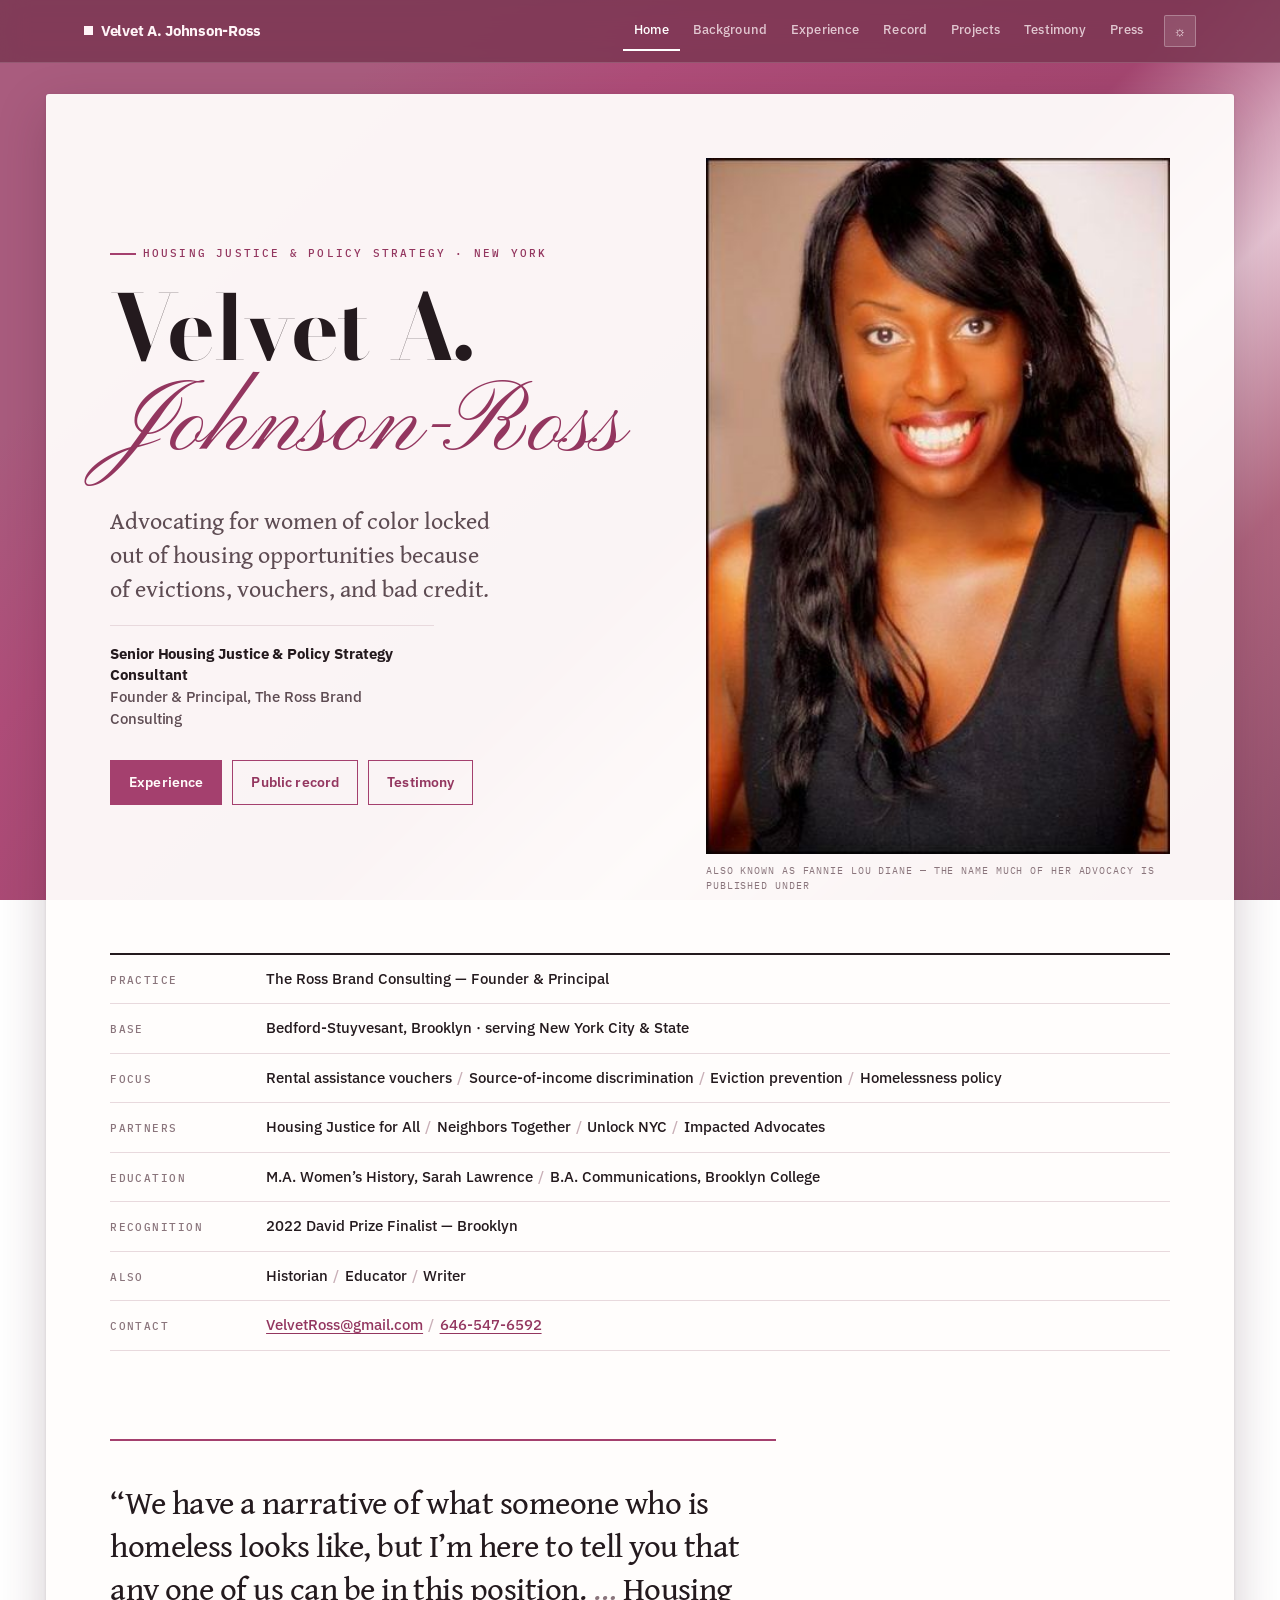
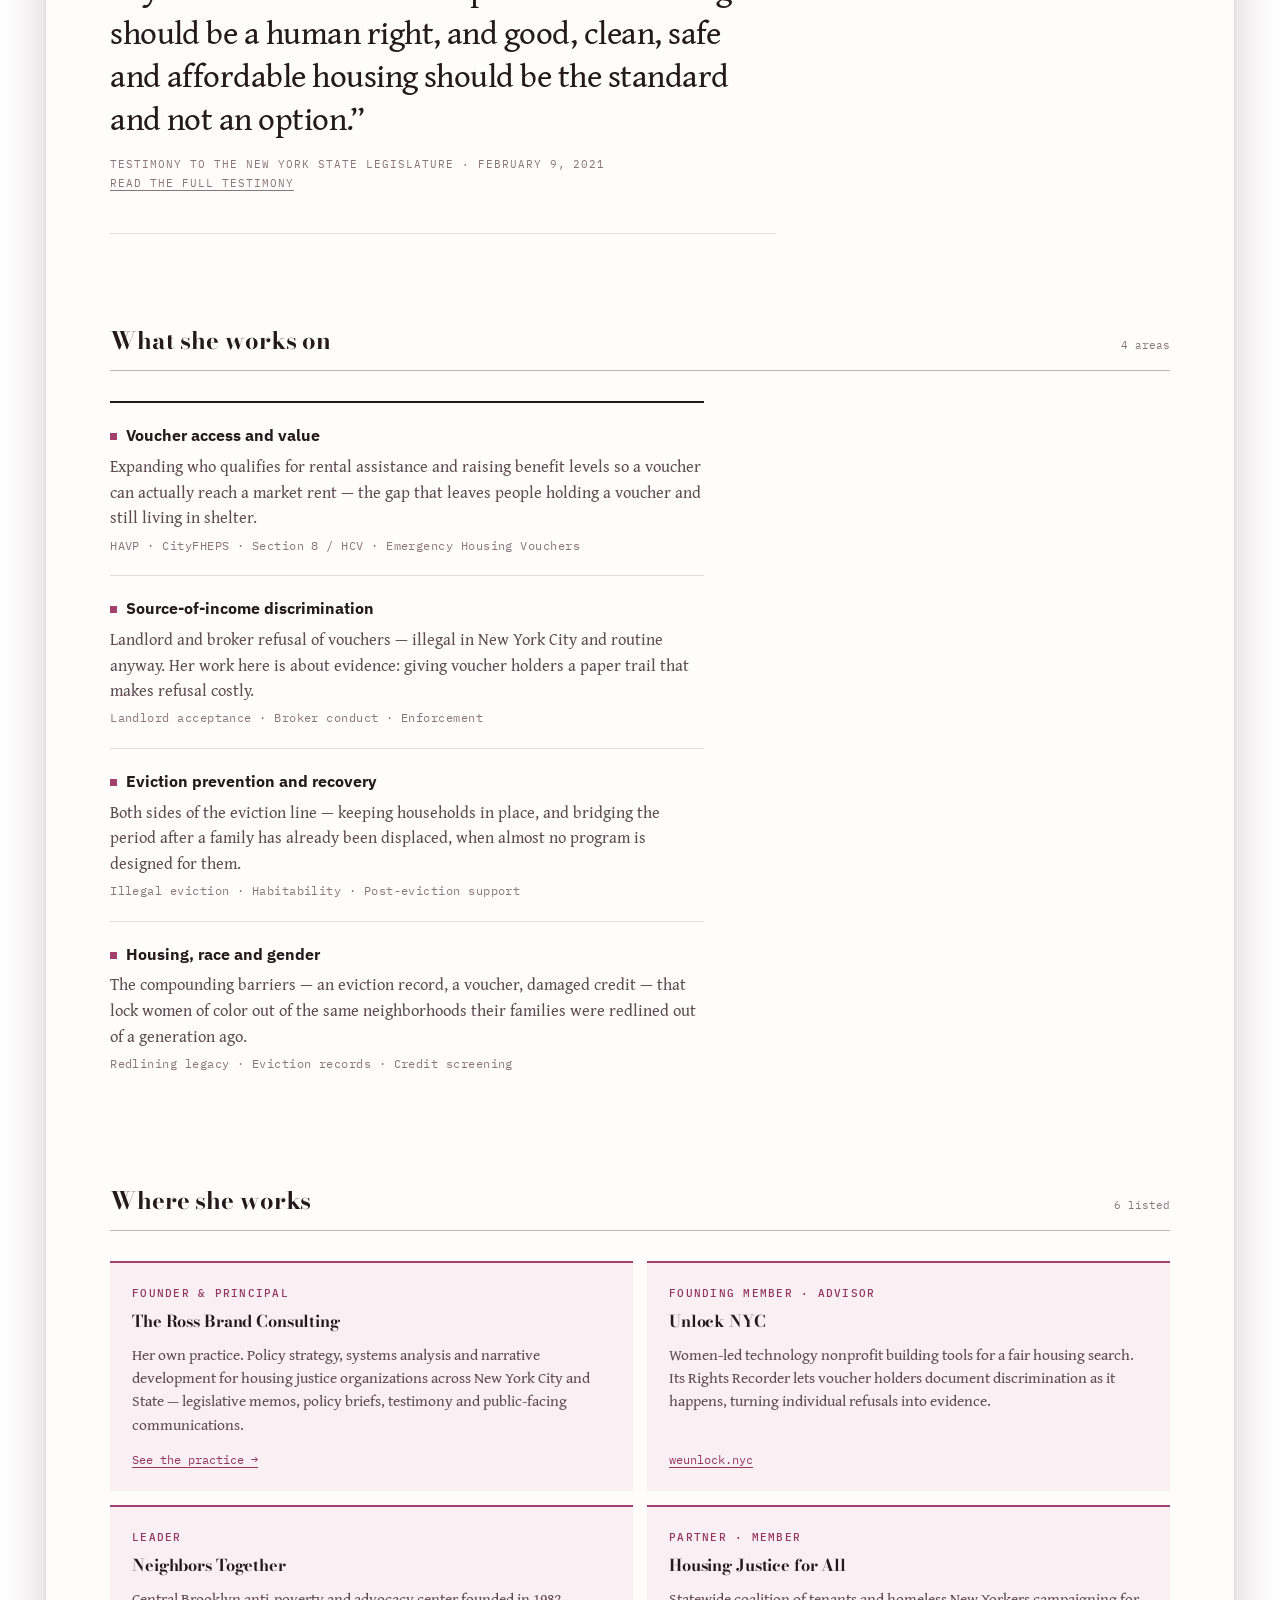
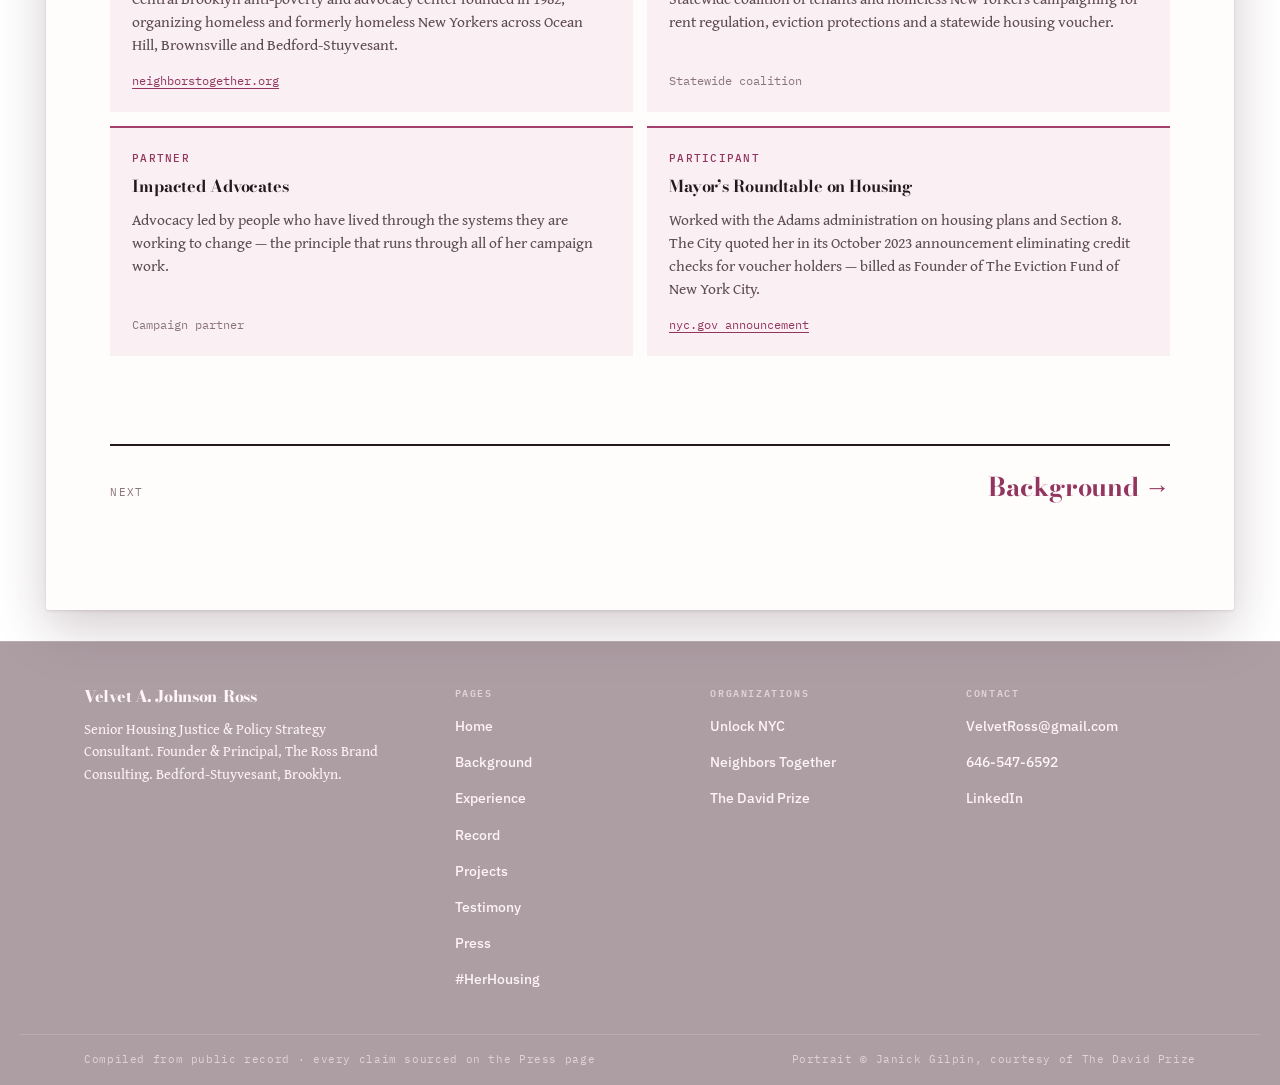
==== index.html @ 47fc369f "Correct og:image domain and drop the unused square portrait The live deployment is velvet-johnson-ro" ====
<!DOCTYPE html>
<html lang="en">
<head>
<meta charset="utf-8">
<meta name="viewport" content="width=device-width,initial-scale=1">
<title>Velvet A. Johnson-Ross — Housing Justice &amp; Policy Strategy</title>
<meta name="description" content="Velvet A. Johnson-Ross is a Senior Housing Justice &amp; Policy Strategy Consultant in Brooklyn and Founder of The Ross Brand Consulting, working on rental assistance vouchers, source-of-income discrimination and eviction prevention across New York City and State.">
<meta name="author" content="Velvet A. Johnson-Ross">

<meta property="og:type" content="profile">
<meta property="og:title" content="Velvet A. Johnson-Ross — Housing Justice &amp; Policy Strategy">
<meta property="og:description" content="Senior Housing Justice &amp; Policy Strategy Consultant. Founder &amp; Principal, The Ross Brand Consulting.">
<meta property="og:image" content="https://velvet-johnson-ross.vercel.app/assets/velvet-headshot.jpg">
<meta name="twitter:card" content="summary_large_image">

<link rel="icon" href="data:image/svg+xml,<svg xmlns='http://www.w3.org/2000/svg' viewBox='0 0 100 100'><rect width='100' height='100' fill='%23A4406E'/><text y='.9em' x='50%25' text-anchor='middle' font-size='68' font-family='Georgia,serif' font-weight='bold' fill='%23FFFBFA'>V</text></svg>">
<link rel="preconnect" href="https://fonts.googleapis.com">
<link rel="preconnect" href="https://fonts.gstatic.com" crossorigin>
<link rel="stylesheet" href="https://fonts.googleapis.com/css2?family=Bodoni+Moda:opsz,wght@6..96,400..800&family=Gentium+Book+Plus:ital,wght@0,400;0,700;1,400;1,700&family=IBM+Plex+Mono:wght@400;500;600&family=IBM+Plex+Sans:wght@400;500;600;700&family=Pinyon+Script&display=swap">
<link rel="stylesheet" href="assets/styles.css">
<script>
/* Theme: ?theme=dark|light wins, then the viewer's saved choice, else system.
   Runs before paint so there is no flash. */
(function(){
  try{
    var q=new URLSearchParams(location.search).get('theme');
    var v=q||localStorage.getItem('vjr-theme');
    if(v==='dark'||v==='light'){document.documentElement.setAttribute('data-theme',v);}
  }catch(e){}
})();
</script>
</head>
<body>
<a class="skip" href="#main">Skip to content</a>

<header class="site-header">
  <div class="bar">
    <a class="brand" href="index.html"><span class="mark"></span>Velvet A. Johnson-Ross</a>
    <nav class="site-nav" aria-label="Main">
      <a href="index.html" aria-current="page">Home</a>
      <a href="about.html">Background</a>
      <a href="experience.html">Experience</a>
      <a href="work.html">Record</a>
      <a href="initiatives.html">Projects</a>
      <a href="testimony.html">Testimony</a>
      <a href="press.html">Press</a>
      <button class="theme-toggle" type="button" id="themeToggle" aria-label="Switch between light and dark">
        <span aria-hidden="true" class="ico-sun">&#9788;</span>
        <span aria-hidden="true" class="ico-moon">&#9789;</span>
      </button>
    </nav>
  </div>
</header>

<main id="main">
  <div class="wrap">

    <!-- ============================= HERO ============================= -->
    <section class="hero">
      <div>
        <p class="eyebrow">Housing Justice &amp; Policy Strategy &middot; New York</p>
        <h1><span class="given">Velvet A.</span><span class="family">Johnson-Ross</span></h1>
        <p class="hero-lede">Advocating for women of color locked out of housing opportunities because of evictions, vouchers, and bad credit.</p>
        <p class="hero-role">Senior Housing Justice &amp; Policy Strategy Consultant<br><span>Founder &amp; Principal, The Ross Brand Consulting</span></p>
        <div class="hero-actions">
          <a class="btn btn-solid" href="experience.html">Experience</a>
          <a class="btn btn-ghost" href="work.html">Public record</a>
          <a class="btn btn-ghost" href="testimony.html">Testimony</a>
        </div>
      </div>
      <div>
        <figure class="portrait" style="margin:0">
          <img src="assets/velvet-headshot.jpg" width="504" height="756"
               alt="Portrait of Velvet A. Johnson-Ross, smiling, in a black top.">
        </figure>
        <p class="portrait-credit">Also known as Fannie Lou Diane &mdash; the name much of her advocacy is published under</p>
      </div>
    </section>

    <div class="page stack" style="padding-top:0">

      <!-- ============================= GLANCE ============================= -->
      <section aria-label="At a glance">
        <dl class="glance">
          <div><dt>Practice</dt><dd>The Ross Brand Consulting &mdash; Founder &amp; Principal</dd></div>
          <div><dt>Base</dt><dd>Bedford-Stuyvesant, Brooklyn &middot; serving New York City &amp; State</dd></div>
          <div><dt>Focus</dt><dd>Rental assistance vouchers<span class="sep">/</span>Source-of-income discrimination<span class="sep">/</span>Eviction prevention<span class="sep">/</span>Homelessness policy</dd></div>
          <div><dt>Partners</dt><dd>Housing Justice for All<span class="sep">/</span>Neighbors Together<span class="sep">/</span>Unlock NYC<span class="sep">/</span>Impacted Advocates</dd></div>
          <div><dt>Education</dt><dd>M.A. Women&rsquo;s History, Sarah Lawrence<span class="sep">/</span>B.A. Communications, Brooklyn College</dd></div>
          <div><dt>Recognition</dt><dd>2022 David Prize Finalist &mdash; Brooklyn</dd></div>
          <div><dt>Also</dt><dd>Historian<span class="sep">/</span>Educator<span class="sep">/</span>Writer</dd></div>
          <div><dt>Contact</dt><dd><a href="mailto:VelvetRoss@gmail.com">VelvetRoss@gmail.com</a><span class="sep">/</span><a href="tel:+16465476592">646-547-6592</a></dd></div>
        </dl>
      </section>

      <!-- ============================= PULL QUOTE ============================= -->
      <section aria-label="In her own words">
        <div class="pull">
          <blockquote>
            <p>&ldquo;We have a narrative of what someone who is homeless looks like, but I&rsquo;m here to tell you that any one of us can be in this position.<span class="ellip"> &hellip; </span>Housing should be a human right, and good, clean, safe and affordable housing should be the standard and not an option.&rdquo;</p>
          </blockquote>
          <cite>Testimony to the New York State Legislature &middot; February 9, 2021<br><a href="testimony.html">Read the full testimony</a></cite>
        </div>
      </section>

      <!-- ============================= WHAT SHE WORKS ON ============================= -->
      <section>
        <div class="s-head"><h2>What she works on</h2><span class="count">4 areas</span></div>
        <div class="focus">
          <div>
            <h3>Voucher access and value</h3>
            <p>Expanding who qualifies for rental assistance and raising benefit levels so a voucher can actually reach a market rent &mdash; the gap that leaves people holding a voucher and still living in shelter.</p>
            <span class="terms">HAVP &middot; CityFHEPS &middot; Section 8 / HCV &middot; Emergency Housing Vouchers</span>
          </div>
          <div>
            <h3>Source-of-income discrimination</h3>
            <p>Landlord and broker refusal of vouchers &mdash; illegal in New York City and routine anyway. Her work here is about evidence: giving voucher holders a paper trail that makes refusal costly.</p>
            <span class="terms">Landlord acceptance &middot; Broker conduct &middot; Enforcement</span>
          </div>
          <div>
            <h3>Eviction prevention and recovery</h3>
            <p>Both sides of the eviction line &mdash; keeping households in place, and bridging the period after a family has already been displaced, when almost no program is designed for them.</p>
            <span class="terms">Illegal eviction &middot; Habitability &middot; Post-eviction support</span>
          </div>
          <div>
            <h3>Housing, race and gender</h3>
            <p>The compounding barriers &mdash; an eviction record, a voucher, damaged credit &mdash; that lock women of color out of the same neighborhoods their families were redlined out of a generation ago.</p>
            <span class="terms">Redlining legacy &middot; Eviction records &middot; Credit screening</span>
          </div>
        </div>
      </section>

      <!-- ============================= AFFILIATIONS ============================= -->
      <section>
        <div class="s-head"><h2>Where she works</h2><span class="count">6 listed</span></div>
        <div class="orgs">
          <div class="org-item">
            <span class="role">Founder &amp; Principal</span>
            <h3>The Ross Brand Consulting</h3>
            <p>Her own practice. Policy strategy, systems analysis and narrative development for housing justice organizations across New York City and State &mdash; legislative memos, policy briefs, testimony and public-facing communications.</p>
            <span class="link"><a href="experience.html">See the practice &rarr;</a></span>
          </div>
          <div class="org-item">
            <span class="role">Founding member &middot; Advisor</span>
            <h3>Unlock NYC</h3>
            <p>Women-led technology nonprofit building tools for a fair housing search. Its Rights Recorder lets voucher holders document discrimination as it happens, turning individual refusals into evidence.</p>
            <span class="link"><a href="https://weunlock.nyc/">weunlock.nyc</a></span>
          </div>
          <div class="org-item">
            <span class="role">Leader</span>
            <h3>Neighbors Together</h3>
            <p>Central Brooklyn anti-poverty and advocacy center founded in 1982, organizing homeless and formerly homeless New Yorkers across Ocean Hill, Brownsville and Bedford-Stuyvesant.</p>
            <span class="link"><a href="https://neighborstogether.org/">neighborstogether.org</a></span>
          </div>
          <div class="org-item">
            <span class="role">Partner &middot; Member</span>
            <h3>Housing Justice for All</h3>
            <p>Statewide coalition of tenants and homeless New Yorkers campaigning for rent regulation, eviction protections and a statewide housing voucher.</p>
            <span class="link">Statewide coalition</span>
          </div>
          <div class="org-item">
            <span class="role">Partner</span>
            <h3>Impacted Advocates</h3>
            <p>Advocacy led by people who have lived through the systems they are working to change &mdash; the principle that runs through all of her campaign work.</p>
            <span class="link">Campaign partner</span>
          </div>
          <div class="org-item">
            <span class="role">Participant</span>
            <h3>Mayor&rsquo;s Roundtable on Housing</h3>
            <p>Worked with the Adams administration on housing plans and Section 8. The City quoted her in its October 2023 announcement eliminating credit checks for voucher holders &mdash; billed as Founder of The Eviction Fund of New York City.</p>
            <span class="link"><a href="https://www.nyc.gov/site/hpd/news/021-32/icymi-nyc-eliminates-hurdle-accessing-affordable-housing-removing-unnecessary-credit-checks">nyc.gov announcement</a></span>
          </div>
        </div>
      </section>

      <!-- ============================= NEXT ============================= -->
      <div class="next">
        <span class="lbl">Next</span>
        <a href="about.html">Background &rarr;</a>
      </div>

    </div>
  </div>
</main>

<footer class="site-footer">
  <div class="inner">
    <div>
      <span class="name">Velvet A. Johnson-Ross</span>
      <p class="colophon">Senior Housing Justice &amp; Policy Strategy Consultant. Founder &amp; Principal, The Ross Brand Consulting. Bedford-Stuyvesant, Brooklyn.</p>
    </div>
    <div>
      <h4>Pages</h4>
      <ul>
        <li><a href="index.html">Home</a></li>
        <li><a href="about.html">Background</a></li>
        <li><a href="experience.html">Experience</a></li>
        <li><a href="work.html">Record</a></li>
        <li><a href="initiatives.html">Projects</a></li>
        <li><a href="testimony.html">Testimony</a></li>
        <li><a href="press.html">Press</a></li>
        <li><a href="herhousing.html">#HerHousing</a></li>
      </ul>
    </div>
    <div>
      <h4>Organizations</h4>
      <ul>
        <li><a href="https://weunlock.nyc/">Unlock NYC</a></li>
        <li><a href="https://neighborstogether.org/">Neighbors Together</a></li>
        <li><a href="https://thedavidprize.org/finalists/velvet-ross/">The David Prize</a></li>
      </ul>
    </div>
    <div>
      <h4>Contact</h4>
      <ul>
        <li><a href="mailto:VelvetRoss@gmail.com">VelvetRoss@gmail.com</a></li>
        <li><a href="tel:+16465476592">646-547-6592</a></li>
        <li><a href="https://www.linkedin.com/in/velvet-ross">LinkedIn</a></li>
      </ul>
    </div>
  </div>
  <div class="legal">
    <span>Compiled from public record &middot; every claim sourced on the Press page</span>
    <span>Portrait &copy; Janick Gilpin, courtesy of The David Prize</span>
  </div>
</footer>
<script>
(function(){
  var b=document.getElementById('themeToggle');
  if(!b)return;
  function current(){
    var a=document.documentElement.getAttribute('data-theme');
    if(a)return a;
    return window.matchMedia&&window.matchMedia('(prefers-color-scheme: dark)').matches?'dark':'light';
  }
  function sync(){document.documentElement.setAttribute('data-mode',current());}
  sync();
  b.addEventListener('click',function(){
    var next=current()==='dark'?'light':'dark';
    document.documentElement.setAttribute('data-theme',next);
    try{localStorage.setItem('vjr-theme',next);}catch(e){}
    sync();
  });
})();
</script>
</body>
</html>
---- assets/styles.css ----
/* ==========================================================================
   Velvet A. Johnson-Ross — site stylesheet
   A documentary monograph: bone ground, brick accent, monochrome photography.
   Chart hues are validated for CVD separation (see README).
   ========================================================================== */

/* --------------------------------------------------------------------------
   TOKENS — complete light palette declared on bare :root
   -------------------------------------------------------------------------- */
:root{
  --ground:#F7F1F1;
  --surface:#FAEFF3;
  --sunk:#F0E4E6;
  --photo-field:#FBF6F5;
  --ink:#241A1E;
  --ink-soft:#5E4C53;
  --ink-faint:#8A757C;
  --brick:#A4406E;
  --brick-ink:#93365F;
  --brick-wash:#F7E4EC;
  --brick-on:#FFFBFA;
  --slate:#155078;
  --slate-wash:#E4EDF3;
  --plum:#731F1C;
  --rule:#E8D9DD;
  --rule-strong:#C9AFB7;
  --focus:#A4406E;

  /* chart series — validated pair, rose + amber (deutan ΔE 20.4) */
  --series-requested:#A4406E;
  --series-appropriated:#C2891A;
  --grid:#E8D9DD;

  --f-script:"Pinyon Script","Apple Chancery",cursive;
  --f-display:"Bodoni Moda",Georgia,"Times New Roman",serif;
  --f-body:"Gentium Book Plus",Georgia,"Times New Roman",serif;
  --f-ui:"IBM Plex Sans","Helvetica Neue",Arial,sans-serif;
  --f-mono:"IBM Plex Mono",ui-monospace,"SFMono-Regular",Menlo,monospace;

  --measure:66ch;
  --gut:clamp(20px,5vw,72px);
  --maxw:1240px;
}

@media (prefers-color-scheme:dark){
  :root:not([data-theme="light"]){
    --ground:#171015;
    --surface:#2A1F28;
    --sunk:#2A1F28;
    --photo-field:#FBF6F5;
    --ink:#F3E9EC;
    --ink-soft:#B3A0A8;
    --ink-faint:#8D7B83;
    --brick:#D98BAC;
    --brick-ink:#E8A2C0;
    --brick-wash:#33202A;
    --brick-on:#171015;
    --slate:#7FB5D8;
    --slate-wash:#1A2833;
    --plum:#D9736C;
    --rule:#33262D;
    --rule-strong:#4E3D46;
    --focus:#E8A2C0;
    --series-requested:#C96A96;
    --series-appropriated:#C2891A;
    --grid:#33262D;
  }
}
:root[data-theme="dark"]{
    --ground:#171015;
  --surface:#2A1F28;
  --sunk:#2A1F28;
  --photo-field:#FBF6F5;
  --ink:#F3E9EC;
  --ink-soft:#B3A0A8;
  --ink-faint:#8D7B83;
  --brick:#D98BAC;
  --brick-ink:#E8A2C0;
  --brick-wash:#33202A;
  --brick-on:#171015;
  --slate:#7FB5D8;
  --slate-wash:#1A2833;
  --plum:#D9736C;
  --rule:#33262D;
  --rule-strong:#4E3D46;
  --focus:#E8A2C0;
  --series-requested:#C96A96;
  --series-appropriated:#C2891A;
  --grid:#33262D;
}

/* --------------------------------------------------------------------------
   BASE
   -------------------------------------------------------------------------- */
*{box-sizing:border-box}
html{scroll-behavior:smooth;-webkit-text-size-adjust:100%}

body{
  margin:0;
  background:var(--ground);
  color:var(--ink);
  font-family:var(--f-body);
  font-size:18px;
  line-height:1.62;
  font-optical-sizing:auto;
  -webkit-font-smoothing:antialiased;
}

img{max-width:100%;height:auto;display:block}

a{color:var(--brick-ink);text-decoration-thickness:1px;text-underline-offset:3px}
a:hover{text-decoration-thickness:2px}
:focus-visible{outline:2px solid var(--focus);outline-offset:3px;border-radius:2px}

.wrap{max-width:var(--maxw);margin:0 auto;padding-inline:var(--gut)}
.measure{max-width:var(--measure)}

.skip{
  position:absolute;left:-9999px;top:0;z-index:100;
  background:var(--brick);color:var(--brick-on);
  padding:10px 16px;font-family:var(--f-ui);font-size:14px;font-weight:600;
}
.skip:focus{left:8px;top:8px}

/* --------------------------------------------------------------------------
   SITE HEADER
   -------------------------------------------------------------------------- */
.site-header{
  position:sticky;top:0;z-index:50;
  background:color-mix(in srgb,var(--ground) 92%,transparent);
  backdrop-filter:blur(10px);
  border-bottom:1px solid var(--rule);
}
.site-header .bar{
  max-width:var(--maxw);margin:0 auto;
  padding-inline:var(--gut);
  min-height:62px;
  display:flex;align-items:center;gap:20px;flex-wrap:wrap;
}
.brand{
  font-family:var(--f-ui);
  font-size:15px;font-weight:800;letter-spacing:-.018em;
  color:var(--ink);text-decoration:none;
  display:flex;align-items:baseline;gap:8px;
  padding-block:12px;
}
.brand .mark{
  width:9px;height:9px;background:var(--brick);flex:none;
  transform:translateY(-1px);
}
.brand:hover{color:var(--brick-ink)}

.site-nav{margin-left:auto;display:flex;flex-wrap:wrap;gap:2px}
.site-nav a{
  font-family:var(--f-ui);
  font-size:13px;font-weight:500;letter-spacing:.01em;
  color:var(--ink-soft);text-decoration:none;
  padding:8px 11px;
  border-bottom:2px solid transparent;
  white-space:nowrap;
}
.site-nav a:hover{color:var(--ink);border-bottom-color:var(--rule-strong)}
.site-nav a[aria-current="page"]{color:var(--brick-ink);border-bottom-color:var(--brick)}

/* --------------------------------------------------------------------------
   PAGE SCAFFOLD
   -------------------------------------------------------------------------- */
main{display:block}
.page{padding-block:clamp(40px,6vw,76px) clamp(56px,8vw,104px)}
.stack{display:flex;flex-direction:column;gap:clamp(48px,7vw,88px)}

.page-head{
  border-bottom:2px solid var(--ink);
  padding-bottom:clamp(18px,3vw,26px);
  margin-bottom:clamp(28px,4vw,42px);
}
.eyebrow{
  font-family:var(--f-mono);
  font-size:11px;letter-spacing:.2em;text-transform:uppercase;
  color:var(--brick-ink);font-weight:500;margin:0;
  display:flex;flex-wrap:wrap;gap:.6em;align-items:center;
}
.eyebrow::before{content:"";width:26px;height:2px;background:var(--brick);flex:none}

.page-title{
  font-family:var(--f-ui);
  font-weight:800;letter-spacing:-.028em;line-height:1;
  font-size:clamp(2.1rem,6vw,3.5rem);
  margin:.3em 0 0;text-wrap:balance;
}
.page-sub{
  margin:.7em 0 0;max-width:52ch;
  font-size:clamp(1.02rem,2vw,1.2rem);
  color:var(--ink-soft);line-height:1.5;text-wrap:pretty;
}

section{scroll-margin-top:80px}

.s-head{
  display:flex;align-items:baseline;gap:14px;flex-wrap:wrap;
  margin-bottom:clamp(20px,3vw,30px);
  padding-bottom:10px;
  border-bottom:1px solid var(--rule-strong);
}
.s-head h2{
  font-family:var(--f-ui);
  font-size:clamp(1.18rem,2.6vw,1.5rem);
  font-weight:700;letter-spacing:-.015em;margin:0;
}
.s-head .count{
  font-family:var(--f-mono);font-size:11px;color:var(--ink-faint);
  margin-left:auto;font-variant-numeric:tabular-nums;white-space:nowrap;
}

.prose p{margin:0 0 1.05em}
.prose p:last-child{margin-bottom:0}
.prose strong{font-weight:600}

/* --------------------------------------------------------------------------
   HERO (home)
   -------------------------------------------------------------------------- */
.hero{
  display:grid;
  grid-template-columns:minmax(0,1fr);
  gap:clamp(28px,4vw,52px);
  align-items:center;
  padding-block:clamp(28px,5vw,64px) clamp(32px,5vw,60px);
}
@media (min-width:900px){
  .hero{grid-template-columns:minmax(0,1.08fr) minmax(0,.92fr)}
}

.hero h1{
  font-family:var(--f-ui);
  font-weight:800;
  font-size:clamp(2.7rem,9vw,5.6rem);
  line-height:.92;letter-spacing:-.038em;
  margin:.24em 0 0;text-wrap:balance;
}
.hero h1 .given{display:block;color:var(--ink)}
.hero h1 .family{display:block;color:var(--brick-ink)}

.hero-lede{
  font-size:clamp(1.14rem,2.4vw,1.5rem);
  line-height:1.42;color:var(--ink-soft);
  max-width:32ch;margin:1.1rem 0 0;text-wrap:pretty;
}

.hero-role{
  margin:1.15rem 0 0;padding-top:1.05rem;
  border-top:1px solid var(--rule);
  font-family:var(--f-ui);
  font-size:14.5px;font-weight:700;letter-spacing:-.005em;line-height:1.5;
  color:var(--ink);max-width:36ch;
}
.hero-role span{display:block;font-weight:500;color:var(--ink-soft)}

.hero-actions{display:flex;flex-wrap:wrap;gap:10px;margin-top:clamp(22px,3vw,30px)}
.btn{
  font-family:var(--f-ui);
  font-size:13.5px;font-weight:600;letter-spacing:.01em;
  padding:11px 18px;text-decoration:none;
  border:1px solid var(--brick);
  transition:background-color .15s ease,color .15s ease;
}
.btn-solid{background:var(--brick);color:var(--brick-on)}
.btn-solid:hover{background:var(--ink);border-color:var(--ink);color:var(--ground)}
.btn-ghost{background:transparent;color:var(--brick-ink)}
.btn-ghost:hover{background:var(--brick-wash)}

/* portrait — white studio background dissolves into its own field */
.portrait{
  position:relative;
  background:var(--photo-field);
  overflow:hidden;
}
.portrait::after{
  content:"";position:absolute;inset:0;
  box-shadow:inset 0 0 0 1px rgba(27,33,31,.08);
  pointer-events:none;
}
.portrait img{width:100%}
/* .cut  — for artwork shot on white: the white surround dissolves into the field */
.portrait.cut img{mix-blend-mode:multiply}
/* .mono — only for imagery that is already monochrome by intent */
.portrait.mono img{filter:grayscale(1) contrast(1.04)}
.portrait-credit{
  font-family:var(--f-mono);
  font-size:10px;letter-spacing:.09em;text-transform:uppercase;
  color:var(--ink-faint);margin:9px 0 0;line-height:1.5;
}

/* --------------------------------------------------------------------------
   AT A GLANCE
   -------------------------------------------------------------------------- */
.glance{margin:0;border-top:2px solid var(--ink);display:grid;gap:0}
.glance div{
  display:grid;grid-template-columns:minmax(0,1fr);gap:2px;
  padding-block:13px;border-bottom:1px solid var(--rule);
}
@media (min-width:600px){
  .glance div{grid-template-columns:136px minmax(0,1fr);gap:20px;align-items:baseline}
}
.glance dt{
  font-family:var(--f-mono);
  font-size:10.5px;letter-spacing:.14em;text-transform:uppercase;
  color:var(--ink-faint);font-weight:500;
}
.glance dd{
  margin:0;font-family:var(--f-ui);
  font-size:15px;font-weight:500;line-height:1.5;color:var(--ink);
}
.glance .sep{color:var(--rule-strong);padding-inline:.35em}

/* --------------------------------------------------------------------------
   PULL QUOTE
   -------------------------------------------------------------------------- */
.pull{
  border-top:2px solid var(--brick);
  border-bottom:1px solid var(--rule);
  padding-block:clamp(26px,4vw,40px);
  max-width:74ch;
}
.pull blockquote{
  margin:0;
  font-size:clamp(1.3rem,3.4vw,2.05rem);
  line-height:1.32;letter-spacing:-.016em;
  text-wrap:pretty;color:var(--ink);
}
.pull blockquote p{margin:0 0 .55em}
.pull blockquote p:last-child{margin-bottom:0}
.pull .ellip{color:var(--ink-faint)}
.pull cite{
  display:block;margin-top:1.35em;
  font-family:var(--f-mono);
  font-size:11px;letter-spacing:.09em;text-transform:uppercase;
  font-style:normal;color:var(--ink-faint);line-height:1.7;
}
.pull cite a{color:var(--ink-faint)}
.pull cite a:hover{color:var(--brick-ink)}

/* card-style quote used inside flowing pages */
.quote-inset{
  background:var(--surface);
  border-left:3px solid var(--brick);
  padding:clamp(22px,3.5vw,32px);
  margin-block:clamp(26px,4vw,38px);
  max-width:var(--measure);
}
.quote-inset p{
  margin:0;font-size:clamp(1.08rem,2.3vw,1.3rem);
  line-height:1.42;letter-spacing:-.008em;
}
.quote-inset cite{
  display:block;margin-top:1em;
  font-family:var(--f-mono);font-size:10.5px;
  letter-spacing:.1em;text-transform:uppercase;
  font-style:normal;color:var(--ink-faint);
}

/* --------------------------------------------------------------------------
   FOCUS LIST
   -------------------------------------------------------------------------- */
.focus{display:grid;gap:0;max-width:var(--measure)}
.focus > div{padding-block:20px;border-top:1px solid var(--rule)}
.focus > div:first-child{border-top:2px solid var(--ink)}
.focus h3{
  font-family:var(--f-ui);
  font-size:1rem;font-weight:700;margin:0 0 .3em;
  display:flex;align-items:baseline;gap:9px;
}
.focus h3::before{
  content:"";flex:none;width:7px;height:7px;background:var(--brick);
  transform:translateY(-1px);
}
.focus p{margin:0;color:var(--ink-soft);font-size:16.5px;line-height:1.55}
.focus .terms{
  display:block;margin-top:.5em;
  font-family:var(--f-mono);font-size:11.5px;
  letter-spacing:.04em;color:var(--ink-faint);
}

/* --------------------------------------------------------------------------
   FIGURES ROW — only where the numbers are the point
   -------------------------------------------------------------------------- */
.figures{
  display:grid;gap:0;
  grid-template-columns:minmax(0,1fr);
  border-top:2px solid var(--ink);
}
@media (min-width:660px){
  .figures{grid-template-columns:repeat(3,minmax(0,1fr));border-bottom:1px solid var(--rule)}
  .figures > div{border-bottom:0;border-left:1px solid var(--rule);padding-inline:22px}
  .figures > div:first-child{border-left:0;padding-left:0}
}
.figures > div{padding-block:22px;border-bottom:1px solid var(--rule)}
.figures .n{
  font-family:var(--f-ui);
  font-size:clamp(2rem,5vw,2.9rem);
  font-weight:800;letter-spacing:-.035em;line-height:1;
  color:var(--brick-ink);font-variant-numeric:tabular-nums;
  display:block;
}
.figures .k{
  display:block;margin-top:.55em;
  font-size:15.5px;line-height:1.45;color:var(--ink-soft);
}

/* --------------------------------------------------------------------------
   RECORD LEDGER
   -------------------------------------------------------------------------- */
.record{display:grid;gap:0;border-top:2px solid var(--ink)}
.entry{
  display:grid;grid-template-columns:minmax(0,1fr);gap:10px;
  padding-block:clamp(22px,3vw,28px);
  border-bottom:1px solid var(--rule);
}
@media (min-width:760px){
  .entry{grid-template-columns:172px minmax(0,1fr);gap:28px}
}
.entry-meta{display:flex;flex-direction:column;gap:9px;align-items:flex-start}
.entry-date{
  font-family:var(--f-mono);
  font-size:12.5px;font-weight:500;color:var(--ink);
  font-variant-numeric:tabular-nums;letter-spacing:.02em;
}
.kind{
  font-family:var(--f-mono);
  font-size:9.5px;letter-spacing:.13em;text-transform:uppercase;font-weight:600;
  padding:3px 7px;white-space:nowrap;
}
.kind.testimony{background:var(--brick-wash);color:var(--brick-ink)}
.kind.press{background:var(--slate-wash);color:var(--slate)}
.kind.recognition{background:var(--brick);color:var(--brick-on)}
.kind.role{background:var(--sunk);color:var(--ink-soft)}
.kind.civic{background:transparent;color:var(--ink-faint);border:1px solid var(--rule-strong)}

.entry-body{min-width:0}
.entry-body h3{
  font-family:var(--f-ui);
  font-size:1.06rem;font-weight:700;line-height:1.3;
  margin:0 0 .1em;letter-spacing:-.008em;text-wrap:balance;
}
.entry-body .org{
  font-family:var(--f-ui);
  font-size:13px;font-weight:500;color:var(--ink-soft);
  margin:0 0 .65em;line-height:1.45;
}
.entry-body p{margin:0 0 .7em;font-size:16.5px;line-height:1.55;color:var(--ink-soft)}
.entry-body p:last-of-type{margin-bottom:0}
.entry-body q{quotes:"\201C" "\201D";color:var(--ink);font-style:italic}

.bills{display:flex;flex-wrap:wrap;gap:6px 8px;margin:.65em 0 .8em}
.bills span{
  font-family:var(--f-mono);font-size:11px;letter-spacing:.04em;
  color:var(--ink-soft);background:var(--sunk);
  padding:3px 7px;white-space:nowrap;
}

.outcome{
  margin-top:.9em;
  border-left:2px solid var(--slate);
  background:var(--slate-wash);
  padding:12px 15px;
}
.outcome b{
  display:block;font-family:var(--f-mono);
  font-size:9.5px;letter-spacing:.14em;text-transform:uppercase;
  color:var(--slate);margin-bottom:3px;font-weight:600;
}
.outcome p{margin:0;font-size:15px;line-height:1.5;color:var(--ink)}

.src{
  font-family:var(--f-mono);font-size:11px;letter-spacing:.03em;
  color:var(--ink-faint);display:block;margin-top:.7em;
}
.src a{color:var(--ink-faint);text-decoration-color:var(--rule-strong)}
.src a:hover{color:var(--brick-ink)}

/* --------------------------------------------------------------------------
   ORG CARDS
   -------------------------------------------------------------------------- */
.orgs{display:grid;gap:14px;grid-template-columns:minmax(0,1fr)}
@media (min-width:720px){.orgs{grid-template-columns:repeat(2,minmax(0,1fr))}}
.org-item{
  background:var(--surface);padding:22px;
  display:flex;flex-direction:column;gap:7px;
  border-top:2px solid var(--brick);
}
.org-item h3{
  font-family:var(--f-ui);
  font-size:1.02rem;font-weight:700;margin:0;letter-spacing:-.008em;
}
.org-item .role{
  font-family:var(--f-mono);
  font-size:10.5px;letter-spacing:.12em;text-transform:uppercase;
  color:var(--brick-ink);font-weight:500;
}
.org-item p{margin:0;font-size:15.5px;line-height:1.5;color:var(--ink-soft)}
.org-item .link{
  margin-top:auto;padding-top:8px;
  font-family:var(--f-mono);font-size:11.5px;color:var(--ink-faint);
}

/* --------------------------------------------------------------------------
   INITIATIVES
   -------------------------------------------------------------------------- */
.inits{display:grid;gap:0;max-width:var(--measure);border-top:2px solid var(--ink)}
.init{padding-block:22px;border-bottom:1px solid var(--rule)}
.init-top{display:flex;flex-wrap:wrap;align-items:baseline;gap:10px;margin-bottom:.4em}
.init h3{
  font-family:var(--f-ui);
  font-size:1.14rem;font-weight:700;margin:0;letter-spacing:-.012em;
}
.status{
  font-family:var(--f-mono);
  font-size:9.5px;letter-spacing:.13em;text-transform:uppercase;font-weight:600;
  padding:3px 7px;background:var(--sunk);color:var(--ink-soft);
}
.init p{margin:0;font-size:16.5px;line-height:1.55;color:var(--ink-soft)}

/* --------------------------------------------------------------------------
   PRESS
   -------------------------------------------------------------------------- */
.press{display:grid;gap:0;border-top:2px solid var(--ink)}
.press-row{
  display:grid;grid-template-columns:minmax(0,1fr);gap:5px;
  padding-block:19px;border-bottom:1px solid var(--rule);
}
@media (min-width:700px){
  .press-row{grid-template-columns:118px minmax(0,1fr) 150px;gap:22px;align-items:baseline}
}
.press-row .date{
  font-family:var(--f-mono);font-size:11.5px;color:var(--ink-faint);
  font-variant-numeric:tabular-nums;letter-spacing:.02em;white-space:nowrap;
}
.press-row .headline{font-size:16.5px;line-height:1.45;margin:0}
.press-row .note{
  margin:.35em 0 0;font-size:14.5px;line-height:1.5;color:var(--ink-soft);
}
.press-row .outlet{
  font-family:var(--f-ui);font-size:12px;font-weight:600;
  letter-spacing:.04em;text-transform:uppercase;color:var(--ink-soft);
}

/* compact list for organisational coverage */
.press-compact{
  display:grid;gap:0;border-top:1px solid var(--rule);
  column-gap:34px;
}
@media (min-width:820px){.press-compact{grid-template-columns:repeat(2,minmax(0,1fr))}}
.press-compact a{
  display:grid;grid-template-columns:78px minmax(0,1fr);gap:12px;
  padding-block:10px;border-bottom:1px solid var(--rule);
  text-decoration:none;color:var(--ink);font-size:15px;line-height:1.4;
  align-items:baseline;
}
.press-compact a:hover{color:var(--brick-ink)}
.press-compact .d{
  font-family:var(--f-mono);font-size:10.5px;color:var(--ink-faint);
  font-variant-numeric:tabular-nums;white-space:nowrap;
}
.press-compact .o{
  font-family:var(--f-ui);font-size:10.5px;font-weight:600;
  text-transform:uppercase;letter-spacing:.05em;color:var(--ink-faint);
  display:block;
}

/* --------------------------------------------------------------------------
   CHART
   -------------------------------------------------------------------------- */
.figure{
  background:var(--surface);
  padding:clamp(20px,3.5vw,30px);
  border-top:2px solid var(--ink);
}
.figure figcaption{margin:0 0 4px}
.figure .fig-title{
  font-family:var(--f-ui);
  font-size:1.06rem;font-weight:700;letter-spacing:-.01em;
  margin:0;color:var(--ink);text-wrap:balance;
}
.figure .fig-sub{
  margin:.4em 0 0;font-size:15px;line-height:1.5;color:var(--ink-soft);max-width:60ch;
}
.legend{
  display:flex;flex-wrap:wrap;gap:8px 20px;
  margin:16px 0 4px;
  font-family:var(--f-ui);font-size:12.5px;font-weight:500;color:var(--ink-soft);
}
.legend span{display:flex;align-items:center;gap:7px}
.legend i{width:11px;height:11px;flex:none;border-radius:2px}
.chart-scroll{overflow-x:auto}
.chart{display:block;width:100%;min-width:430px;height:auto}
.chart text{font-family:var(--f-mono);fill:var(--ink-soft)}
.chart .cat{font-family:var(--f-ui);font-size:13px;font-weight:600;fill:var(--ink)}
.chart .val{font-family:var(--f-ui);font-size:14px;font-weight:700;fill:var(--ink)}
.chart .tick{font-size:10.5px;fill:var(--ink-faint);letter-spacing:.04em}
.chart .bar{transition:opacity .15s ease}
.chart g.b:hover .bar{opacity:.82}
.chart g.b{cursor:default}
.fig-note{
  margin:14px 0 0;font-size:13.5px;line-height:1.5;color:var(--ink-faint);
  font-family:var(--f-mono);letter-spacing:.01em;
}
.fig-note a{color:var(--ink-faint)}

details.table-view{margin-top:14px}
details.table-view summary{
  font-family:var(--f-ui);font-size:12.5px;font-weight:600;
  color:var(--ink-soft);cursor:pointer;padding:5px 0;
}
details.table-view summary:hover{color:var(--brick-ink)}
table.data{
  width:100%;border-collapse:collapse;margin-top:10px;
  font-size:14.5px;font-variant-numeric:tabular-nums;
}
table.data th,table.data td{
  text-align:left;padding:7px 10px 7px 0;border-bottom:1px solid var(--rule);
}
table.data th{
  font-family:var(--f-ui);font-size:11px;font-weight:600;
  text-transform:uppercase;letter-spacing:.08em;color:var(--ink-faint);
}
table.data td.num{text-align:right;padding-right:0}

/* --------------------------------------------------------------------------
   TESTIMONY DOCUMENT
   -------------------------------------------------------------------------- */
.doc-meta{
  border-top:2px solid var(--ink);border-bottom:1px solid var(--rule);
  display:grid;gap:0;margin-bottom:clamp(26px,4vw,38px);
}
.doc-meta div{
  display:grid;grid-template-columns:minmax(0,1fr);gap:2px;
  padding-block:11px;border-bottom:1px solid var(--rule);
}
.doc-meta div:last-child{border-bottom:0}
@media (min-width:600px){
  .doc-meta div{grid-template-columns:140px minmax(0,1fr);gap:20px;align-items:baseline}
}
.doc-meta dt{
  font-family:var(--f-mono);font-size:10.5px;letter-spacing:.14em;
  text-transform:uppercase;color:var(--ink-faint);font-weight:500;
}
.doc-meta dd{margin:0;font-family:var(--f-ui);font-size:14.5px;font-weight:500;line-height:1.5}

.doc{max-width:64ch;font-size:19px;line-height:1.68}
.doc p{margin:0 0 1.1em}
.doc p:first-of-type::first-letter{
  float:left;font-family:var(--f-ui);font-weight:800;
  font-size:3.6em;line-height:.82;
  padding:.06em .1em 0 0;color:var(--brick-ink);
}
.doc .sign{
  margin-top:2em;padding-top:1.1em;border-top:1px solid var(--rule);
  font-family:var(--f-ui);font-size:15px;font-weight:600;letter-spacing:-.005em;
}

/* --------------------------------------------------------------------------
   EXPERIENCE / CV
   -------------------------------------------------------------------------- */
/* the practice — the one lifted block on the page */
.practice{
  background:var(--surface);
  border-top:3px solid var(--brick);
  padding:clamp(24px,4vw,38px);
}
.practice .role{
  font-family:var(--f-mono);
  font-size:10.5px;letter-spacing:.14em;text-transform:uppercase;
  color:var(--brick-ink);font-weight:500;margin:0;
}
.practice h2{
  font-family:var(--f-ui);
  font-size:clamp(1.5rem,4vw,2.1rem);font-weight:800;
  letter-spacing:-.026em;margin:.3em 0 0;line-height:1.05;text-wrap:balance;
}
.practice .blurb{
  margin:.8em 0 0;max-width:58ch;font-size:17px;line-height:1.55;color:var(--ink-soft);
}

/* role blocks */
.roles{display:grid;gap:0;border-top:2px solid var(--ink)}
.role-block{
  display:grid;grid-template-columns:minmax(0,1fr);gap:8px;
  padding-block:clamp(22px,3vw,28px);border-bottom:1px solid var(--rule);
}
@media (min-width:800px){
  .role-block{grid-template-columns:230px minmax(0,1fr);gap:32px}
}
.role-block h3{
  font-family:var(--f-ui);
  font-size:1.02rem;font-weight:700;margin:0;letter-spacing:-.008em;
  line-height:1.3;text-wrap:balance;
}
.role-block .where{
  font-family:var(--f-mono);font-size:11px;letter-spacing:.06em;
  color:var(--ink-faint);margin:.45em 0 0;line-height:1.55;
}
.role-block ul{margin:0;padding:0;list-style:none;display:flex;flex-direction:column;gap:9px}
.role-block li{
  position:relative;padding-left:17px;
  font-size:16.5px;line-height:1.5;color:var(--ink-soft);
}
.role-block li::before{
  content:"";position:absolute;left:0;top:.62em;
  width:6px;height:1px;background:var(--brick);
}
.role-block li b{color:var(--ink);font-weight:600}

/* competencies */
.tags{display:flex;flex-wrap:wrap;gap:7px}
.tags span{
  font-family:var(--f-ui);
  font-size:12.5px;font-weight:500;
  padding:5px 11px;background:var(--sunk);color:var(--ink-soft);
}

/* education */
.edu{display:grid;gap:0;border-top:2px solid var(--ink);max-width:var(--measure)}
.edu > div{padding-block:20px;border-bottom:1px solid var(--rule)}
.edu .deg{
  font-family:var(--f-ui);
  font-size:1.05rem;font-weight:700;letter-spacing:-.01em;margin:0;line-height:1.35;
}
.edu .inst{
  margin:.25em 0 0;font-family:var(--f-ui);
  font-size:14px;font-weight:500;color:var(--brick-ink);
}
.edu .det{margin:.5em 0 0;font-size:15.5px;line-height:1.5;color:var(--ink-soft)}

/* publications */
.pubs{display:grid;gap:0;border-top:2px solid var(--ink);max-width:var(--measure)}
.pubs > div{
  padding-block:19px;border-bottom:1px solid var(--rule);
  display:grid;grid-template-columns:minmax(0,1fr);gap:4px;
}
.pubs .kindlbl{
  font-family:var(--f-mono);
  font-size:9.5px;letter-spacing:.13em;text-transform:uppercase;font-weight:600;
  color:var(--ink-faint);
}
.pubs .ttl{
  font-size:16.5px;line-height:1.45;margin:0;color:var(--ink);
}
.pubs .ttl em{font-style:italic}
.pubs .meta{
  margin:.25em 0 0;font-size:14.5px;line-height:1.5;color:var(--ink-soft);
}

/* memberships */
.members{display:flex;flex-wrap:wrap;gap:8px}
.members span{
  font-family:var(--f-ui);font-size:13px;font-weight:500;
  padding:7px 13px;border:1px solid var(--rule-strong);color:var(--ink-soft);
}

/* contact block */
.contact{
  border-top:2px solid var(--ink);
  display:grid;gap:0;grid-template-columns:minmax(0,1fr);
}
@media (min-width:700px){.contact{grid-template-columns:repeat(3,minmax(0,1fr))}}
.contact a,.contact span.static{
  display:block;padding-block:20px;padding-right:18px;
  border-bottom:1px solid var(--rule);text-decoration:none;
}
@media (min-width:700px){
  .contact a,.contact span.static{border-left:1px solid var(--rule);padding-left:20px}
  .contact > *:first-child{border-left:0;padding-left:0}
}
.contact .lbl{
  display:block;font-family:var(--f-mono);
  font-size:10px;letter-spacing:.15em;text-transform:uppercase;
  color:var(--ink-faint);margin-bottom:6px;
}
.contact .v{
  display:block;font-family:var(--f-ui);
  font-size:15.5px;font-weight:600;color:var(--ink);letter-spacing:-.005em;
  word-break:break-word;
}
.contact a:hover .v{color:var(--brick-ink)}

/* --------------------------------------------------------------------------
   SOURCES
   -------------------------------------------------------------------------- */
.sources ol{
  margin:0;padding:0;list-style:none;counter-reset:src;
  border-top:1px solid var(--rule);
}
.sources li{
  counter-increment:src;
  padding-block:13px;border-bottom:1px solid var(--rule);
  font-size:15.5px;line-height:1.5;color:var(--ink-soft);
  display:grid;grid-template-columns:28px minmax(0,1fr);gap:8px;
}
.sources li::before{
  content:counter(src,decimal-leading-zero);
  font-family:var(--f-mono);font-size:11px;color:var(--ink-faint);padding-top:.35em;
}
.note-box{
  margin-top:22px;padding:16px 18px;
  background:var(--surface);border-left:2px solid var(--rule-strong);
  font-size:15px;line-height:1.55;color:var(--ink-soft);max-width:var(--measure);
}

/* --------------------------------------------------------------------------
   NEXT-PAGE LINK
   -------------------------------------------------------------------------- */
.next{
  border-top:2px solid var(--ink);
  padding-top:20px;
  display:flex;flex-wrap:wrap;gap:12px;align-items:baseline;justify-content:space-between;
}
.next .lbl{
  font-family:var(--f-mono);font-size:10.5px;letter-spacing:.14em;
  text-transform:uppercase;color:var(--ink-faint);
}
.next a{
  font-family:var(--f-ui);font-size:clamp(1.15rem,3vw,1.6rem);
  font-weight:700;letter-spacing:-.018em;text-decoration:none;
}
.next a:hover{text-decoration:underline;text-underline-offset:5px}

/* --------------------------------------------------------------------------
   FOOTER
   -------------------------------------------------------------------------- */
.site-footer{
  border-top:1px solid var(--rule);
  background:var(--surface);
  margin-top:clamp(40px,6vw,72px);
}
.site-footer .inner{
  max-width:var(--maxw);margin:0 auto;
  padding-inline:var(--gut);padding-block:clamp(28px,4vw,42px);
  display:grid;gap:26px;grid-template-columns:minmax(0,1fr);
}
@media (min-width:620px){
  .site-footer .inner{grid-template-columns:repeat(2,minmax(0,1fr))}
}
@media (min-width:940px){
  .site-footer .inner{grid-template-columns:minmax(0,1.5fr) repeat(3,minmax(0,1fr))}
}
.site-footer h4{
  font-family:var(--f-mono);font-size:10px;letter-spacing:.16em;
  text-transform:uppercase;color:var(--ink-faint);margin:0 0 10px;font-weight:600;
}
.site-footer ul{list-style:none;margin:0;padding:0;display:flex;flex-direction:column;gap:7px}
.site-footer a{
  font-family:var(--f-ui);font-size:13.5px;font-weight:500;
  text-decoration:none;color:var(--ink-soft);
}
.site-footer a:hover{color:var(--brick-ink)}
.site-footer .colophon{
  font-size:14.5px;line-height:1.55;color:var(--ink-soft);margin:0;max-width:44ch;
}
.site-footer .name{
  font-family:var(--f-ui);font-weight:800;font-size:16px;
  letter-spacing:-.018em;color:var(--ink);display:block;margin-bottom:8px;
}
.legal{
  border-top:1px solid var(--rule);
  max-width:var(--maxw);margin:0 auto;
  padding-inline:var(--gut);padding-block:16px;
  font-family:var(--f-mono);font-size:10.5px;letter-spacing:.06em;
  color:var(--ink-faint);line-height:1.7;
  display:flex;flex-wrap:wrap;gap:6px 24px;justify-content:space-between;
}

/* --------------------------------------------------------------------------
   MOTION / PRINT
   -------------------------------------------------------------------------- */
@media (prefers-reduced-motion:reduce){
  *{animation-duration:.001ms!important;transition-duration:.001ms!important;scroll-behavior:auto!important}
}

@media print{
  :root{--ground:#fff;--surface:#fff;--ink:#000;--ink-soft:#333;--ink-faint:#555;
        --rule:#ccc;--rule-strong:#999;--brick:#000;--brick-ink:#000;--photo-field:#fff}
  .site-header,.site-nav,.next,.hero-actions,.site-footer ul,.skip{display:none!important}
  body{font-size:11pt;background:#fff}
  .page{padding-block:0}
  a{text-decoration:none;color:#000}
  .press-row a::after,.sources a::after{content:" (" attr(href) ")";font-size:8.5pt;color:#555;word-break:break-all}
  section,.entry,.figure{break-inside:avoid}
  .portrait img{mix-blend-mode:normal}
}


/* ==========================================================================
   DISPLAY TYPE — Bodoni Moda carries the headings; Pinyon Script signs.
   Appended last so it wins over the UI-sans defaults above.
   ========================================================================== */
.hero h1,
.page-title,
.s-head h2,
.practice h2,
.figures .n,
.entry-body h3,
.org-item h3,
.init h3,
.role-block h3,
.edu .deg,
.fig-title,
.next a,
.site-footer .name{
  font-family:var(--f-display);
  font-optical-sizing:auto;
}

/* Bodoni is high-contrast: it needs less negative tracking than a grotesque */
.hero h1{letter-spacing:-.018em;font-weight:700;line-height:.98}
.page-title{letter-spacing:-.012em;font-weight:700}
.s-head h2{letter-spacing:-.005em;font-weight:700}
.practice h2{letter-spacing:-.012em;font-weight:700}
.figures .n{letter-spacing:-.018em;font-weight:700}
.next a{letter-spacing:-.008em}

/* the signature — her name, set the way the deck sets it */
.script{
  font-family:var(--f-script);
  font-weight:400;
  letter-spacing:0;
  line-height:1.25;
  color:var(--brick-ink);
}
.hero h1 .family{
  font-family:var(--f-script);
  font-weight:400;
  letter-spacing:.005em;
  line-height:1.08;
  font-size:1.12em;
  padding-bottom:.06em;
}

/* brand rule used under the wordmark */
.brand-rule{
  width:56px;height:2px;background:var(--brick);
  margin:14px 0 0;border:0;
}


/* ==========================================================================
   #HERHOUSING GROUND
   The deck's slide master is a 45-degree linear gradient through the rose
   family (#AF4D79 / #A64771 / #A44670 / #D4A1B8). That gradient is the page
   ground here; content rides on a sheet above it so long-form reading holds.
   ========================================================================== */
:root{
  --grad:linear-gradient(135deg,
    #A95C7E 0%, #A95C7E 20%, #AF4D79 33%, #A64771 50%, #A44670 55%,
    #D4A1B8 64%, #E6C4D3 69%, #B0657F 82%, #8F4D6A 100%);
  --sheet:#FFFDFC;
  --on-grad:#FFF4F7;
  --sheet-shadow:0 1px 3px rgba(60,24,40,.12), 0 18px 50px rgba(60,24,40,.22);
}
@media (prefers-color-scheme:dark){
  :root:not([data-theme="light"]){
    --grad:linear-gradient(135deg,
      #2B1420 0%, #2B1420 20%, #3A1B2A 33%, #472233 50%, #52283C 55%,
      #6B3349 64%, #7A3B54 69%, #43203041 82%, #26121C 100%);
    --sheet:#1B141A;
    --on-grad:#FBEFF3;
    --sheet-shadow:0 1px 3px rgba(0,0,0,.4), 0 18px 50px rgba(0,0,0,.45);
  }
}
:root[data-theme="dark"]{
  --grad:linear-gradient(135deg,
    #2B1420 0%, #2B1420 20%, #3A1B2A 33%, #472233 50%, #52283C 55%,
    #6B3349 64%, #7A3B54 69%, #432030 82%, #26121C 100%);
  --sheet:#1B141A;
  --on-grad:#FBEFF3;
  --sheet-shadow:0 1px 3px rgba(0,0,0,.4), 0 18px 50px rgba(0,0,0,.45);
}

body{
  background:var(--grad);
  background-attachment:fixed;
  background-repeat:no-repeat;
}

/* the sheet — every page's content rides on it */
main > .wrap{
  background:var(--sheet);
  box-shadow:var(--sheet-shadow);
  margin-block:clamp(16px,2.6vw,34px);
  border-radius:3px;
}
@media (max-width:640px){
  main > .wrap{margin-inline:10px;border-radius:2px}
}

/* header — rose glass over the gradient */
.site-header{
  background:rgba(122,55,82,.86);
  backdrop-filter:blur(14px) saturate(1.2);
  border-bottom:1px solid rgba(255,255,255,.16);
}
.brand{color:var(--on-grad)}
.brand:hover{color:#fff}
.brand .mark{background:var(--on-grad)}
.site-nav a{color:rgba(255,244,247,.76)}
.site-nav a:hover{color:#fff;border-bottom-color:rgba(255,255,255,.5)}
.site-nav a[aria-current="page"]{color:#fff;border-bottom-color:#fff}
.skip{background:#fff;color:#8F3460}

/* footer — sits on the gradient, not on the sheet */
.site-footer{
  background:rgba(60,24,40,.42);
  backdrop-filter:blur(10px);
  border-top:1px solid rgba(255,255,255,.16);
  margin-top:0;
}
.site-footer .name,
.site-footer .colophon,
.site-footer a{color:var(--on-grad)}
.site-footer a:hover{color:#fff;text-decoration:underline}
.site-footer h4{color:rgba(255,244,247,.62)}
.legal{border-top-color:rgba(255,255,255,.16);color:rgba(255,244,247,.62)}

/* photo field picks up the blush so cut-out images sit in the palette */
:root{--photo-field:#F6E9EE}

/* the gradient must actually be seen: frame the sheet on every side */
main{
  padding-inline:clamp(10px,3.6vw,60px);
  display:block;
}
main > .wrap{
  background:color-mix(in srgb,var(--sheet) 95%,transparent);
  margin-block:clamp(14px,2.4vw,32px);
}
@media (max-width:640px){
  main{padding-inline:8px}
  main > .wrap{margin-inline:0}
}


/* ---- theme toggle ---- */
.theme-toggle{
  margin-left:8px;
  background:rgba(255,255,255,.12);
  border:1px solid rgba(255,255,255,.28);
  color:var(--on-grad);
  font-size:14px;line-height:1;
  width:32px;height:32px;
  display:inline-flex;align-items:center;justify-content:center;
  cursor:pointer;border-radius:2px;
  transition:background-color .15s ease;
  align-self:center;
}
.theme-toggle:hover{background:rgba(255,255,255,.24)}
.theme-toggle .ico-moon{display:none}
:root[data-mode="dark"] .theme-toggle .ico-moon{display:inline}
:root[data-mode="dark"] .theme-toggle .ico-sun{display:none}
@media print{.theme-toggle{display:none}}
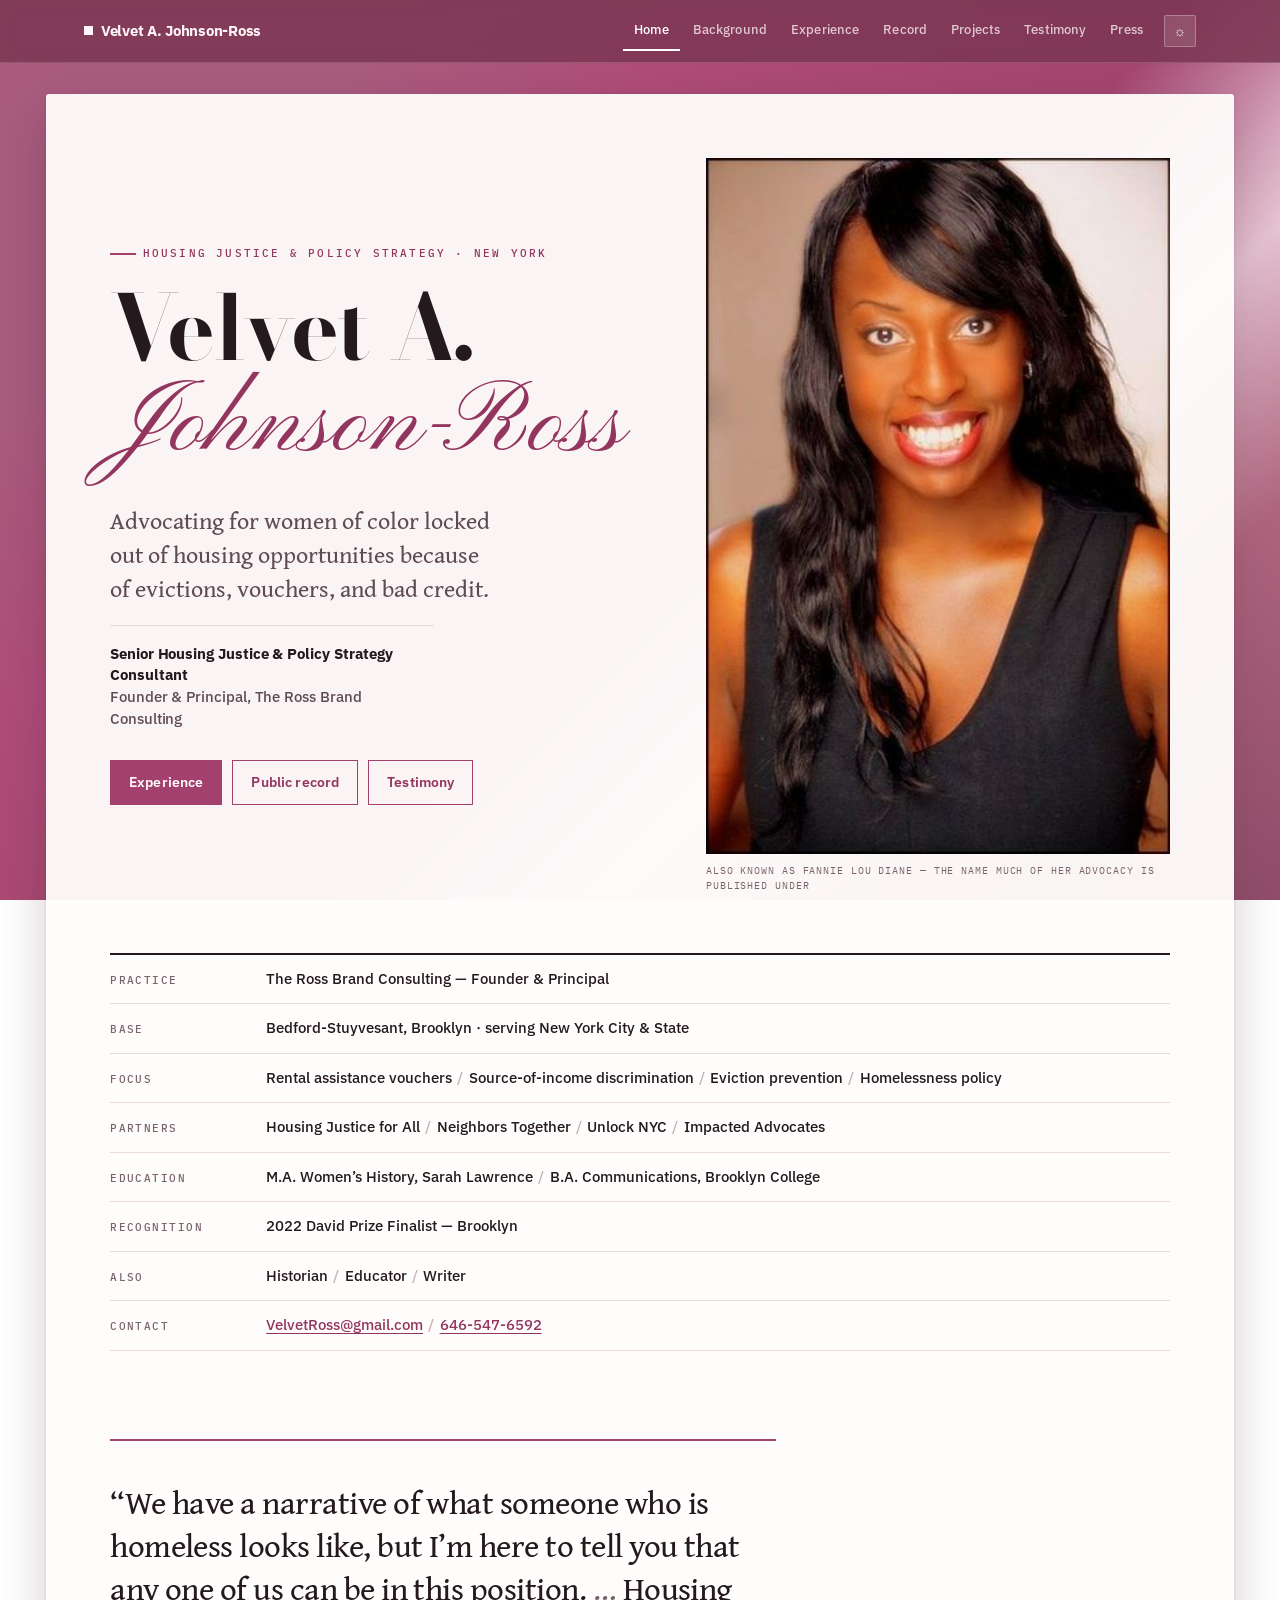
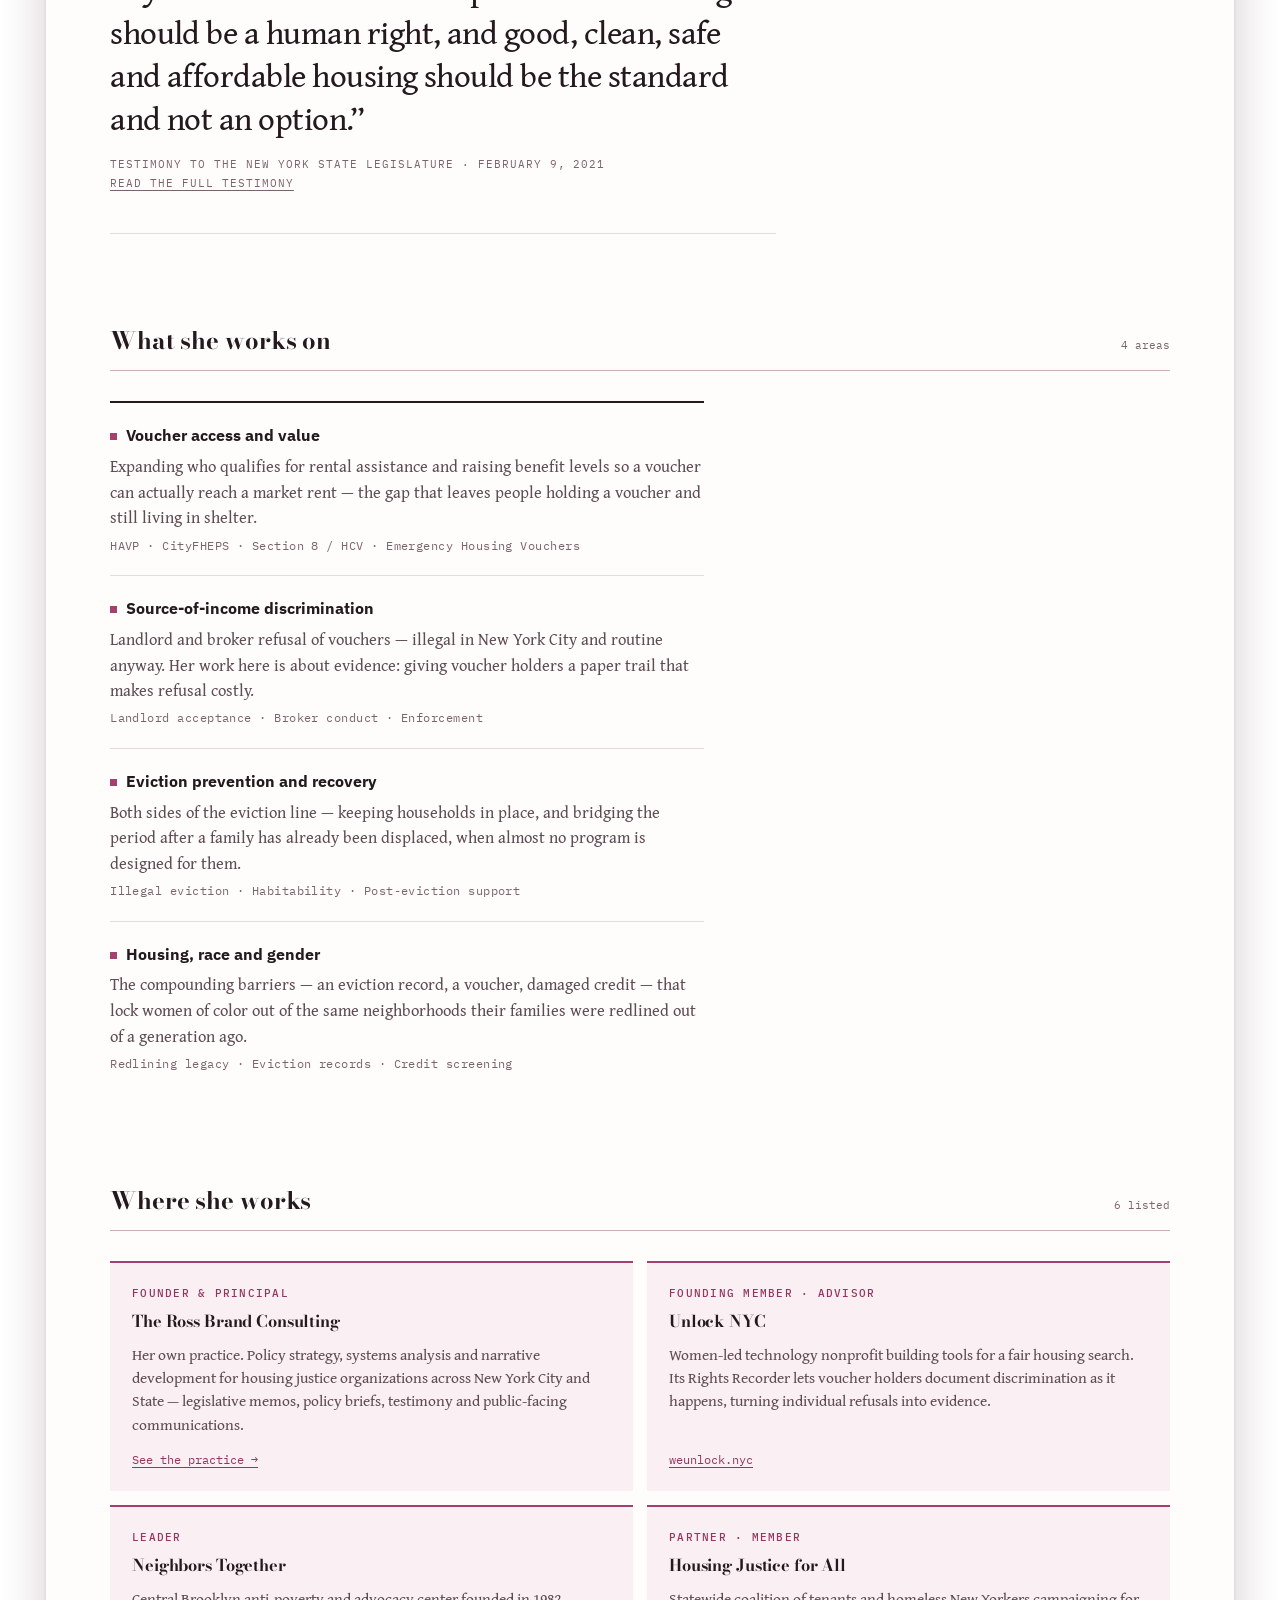
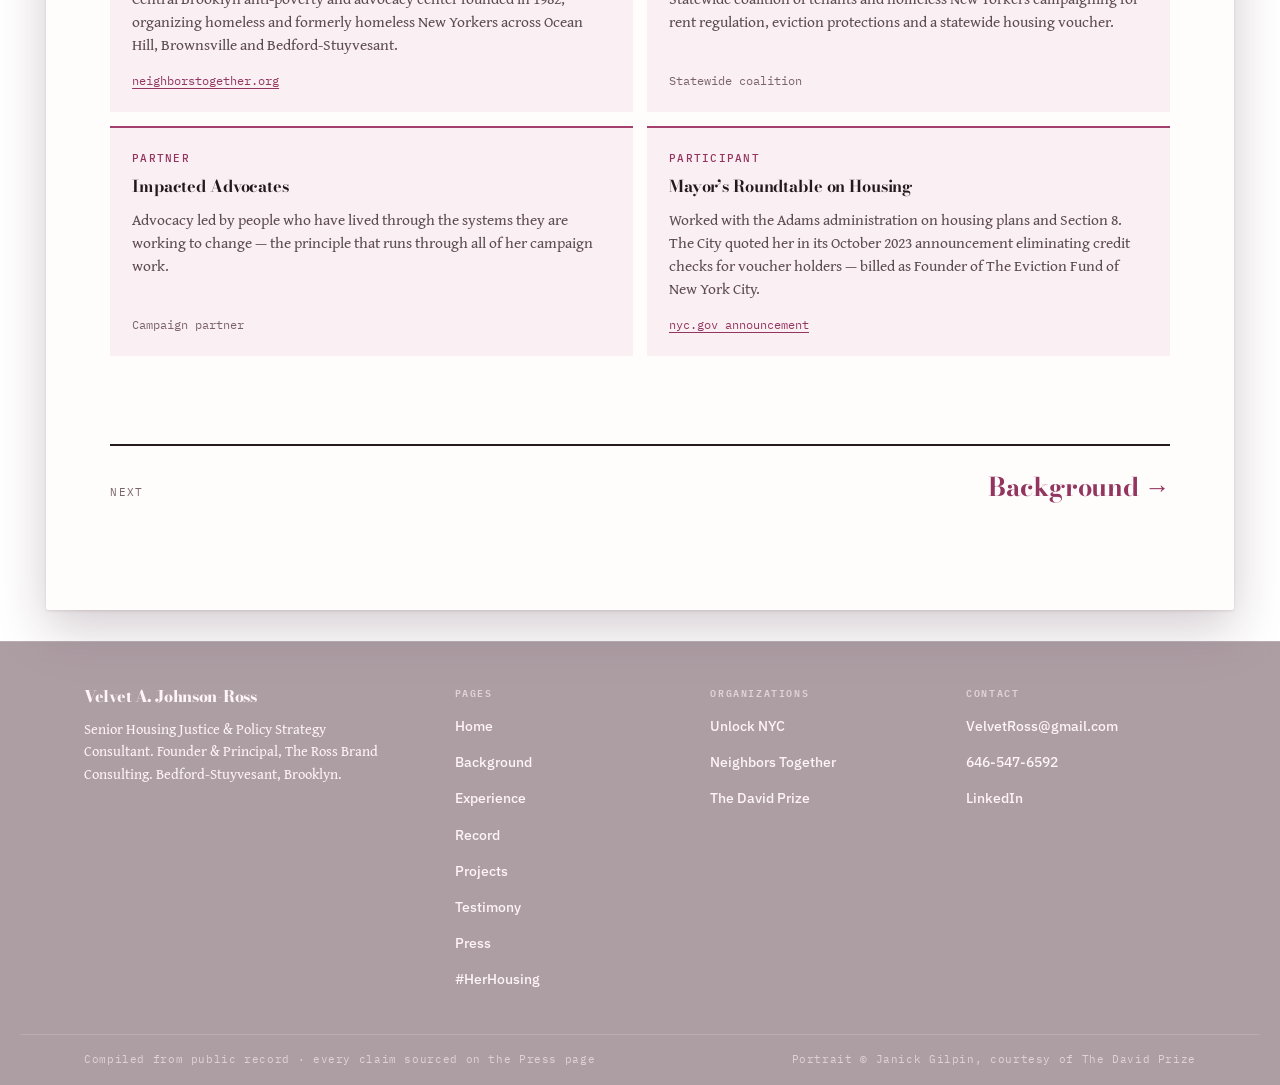
==== commit f00f102f: "UI/UX polish from a live audit Accessibility - --ink-faint failed WCAG AA in both themes (3.93:1 lig" ====
--- a/index.html
+++ b/index.html
@@ -243,5 +243,25 @@
   });
 })();
 </script>
+<button class="to-top" type="button" id="toTop" aria-label="Back to top">&#8593;</button>
+<script>
+(function(){
+  /* keep the current nav item visible in the scrollable mobile nav */
+  var cur=document.querySelector('.site-nav a[aria-current="page"]');
+  if(cur&&cur.scrollIntoView){try{cur.scrollIntoView({block:'nearest',inline:'center'});}catch(e){}}
+
+  /* back to top, shown once the page has actually been scrolled */
+  var b=document.getElementById('toTop');
+  if(b){
+    var reduce=window.matchMedia&&window.matchMedia('(prefers-reduced-motion: reduce)').matches;
+    var onScroll=function(){b.setAttribute('data-show',(window.scrollY>700)?'1':'0');};
+    onScroll(); window.addEventListener('scroll',onScroll,{passive:true});
+    b.addEventListener('click',function(){
+      window.scrollTo({top:0,behavior:reduce?'auto':'smooth'});
+      var s=document.querySelector('.skip'); if(s)s.focus();
+    });
+  }
+})();
+</script>
 </body>
 </html>
--- a/assets/styles.css
+++ b/assets/styles.css
@@ -14,7 +14,7 @@
   --photo-field:#FBF6F5;
   --ink:#241A1E;
   --ink-soft:#5E4C53;
-  --ink-faint:#8A757C;
+  --ink-faint:#7A646B;
   --brick:#A4406E;
   --brick-ink:#93365F;
   --brick-wash:#F7E4EC;
@@ -50,7 +50,7 @@
     --photo-field:#FBF6F5;
     --ink:#F3E9EC;
     --ink-soft:#B3A0A8;
-    --ink-faint:#8D7B83;
+    --ink-faint:#9C8A92;
     --brick:#D98BAC;
     --brick-ink:#E8A2C0;
     --brick-wash:#33202A;
@@ -73,7 +73,7 @@
   --photo-field:#FBF6F5;
   --ink:#F3E9EC;
   --ink-soft:#B3A0A8;
-  --ink-faint:#8D7B83;
+  --ink-faint:#9C8A92;
   --brick:#D98BAC;
   --brick-ink:#E8A2C0;
   --brick-wash:#33202A;
@@ -1055,3 +1055,147 @@
 :root[data-mode="dark"] .theme-toggle .ico-moon{display:inline}
 :root[data-mode="dark"] .theme-toggle .ico-sun{display:none}
 @media print{.theme-toggle{display:none}}
+
+
+/* ==========================================================================
+   POLISH PASS
+   Fixes found by auditing the live site: contrast, mobile header height,
+   focus visibility on the rose header, chart scroll access, and print.
+   ========================================================================== */
+
+/* ---- 1. focus must be visible on the rose header, not just on the sheet ---- */
+.site-header :focus-visible,
+.site-footer :focus-visible{
+  outline:3px solid #fff;
+  outline-offset:2px;
+}
+
+/* ---- 2. compact mobile header ----------------------------------------------
+   Was 148px sticky (18% of a phone screen) because the nav wrapped to two rows.
+   Below 760px the nav becomes one horizontally scrollable row (~90px total). */
+@media (max-width:760px){
+  .site-header .bar{
+    min-height:0;
+    padding-block:0;
+    gap:0;
+    flex-direction:column;
+    align-items:stretch;
+  }
+  .brand{
+    padding-block:10px;
+    font-size:14px;
+    align-self:flex-start;
+  }
+  .site-nav{
+    margin-left:0;
+    flex-wrap:nowrap;
+    overflow-x:auto;
+    overscroll-behavior-x:contain;
+    -webkit-overflow-scrolling:touch;
+    scrollbar-width:none;
+    padding-bottom:2px;
+    /* bleed to the screen edges so the row reads as scrollable */
+    margin-inline:calc(var(--gut) * -1);
+    padding-inline:var(--gut);
+  }
+  .site-nav::-webkit-scrollbar{display:none}
+  .site-nav a{padding:9px 10px;font-size:13.5px}
+  .theme-toggle{margin-left:6px;flex:none}
+}
+
+/* ---- 3. eyebrow: .2em tracking was too wide to fit a phone line ---- */
+@media (max-width:520px){
+  .eyebrow{font-size:10px;letter-spacing:.12em}
+  .eyebrow::before{width:18px}
+}
+
+/* ---- 4. hero actions: let buttons share the row evenly instead of 2 + 1 ---- */
+@media (max-width:520px){
+  .hero-actions{gap:8px}
+  .hero-actions .btn{flex:1 1 auto;text-align:center;padding-inline:14px}
+}
+
+/* ---- 5. scrollable chart: make the overflow visible and reachable ----------
+   The figure is wider than a phone, so it scrolls. Give it an edge fade so the
+   cut-off is legible, and a focus ring since it is keyboard scrollable. */
+.chart-scroll{
+  position:relative;
+  scrollbar-width:thin;
+}
+.chart-scroll:focus-visible{outline:2px solid var(--focus);outline-offset:2px}
+.scroll-hint{
+  display:none;
+  font-family:var(--f-mono);
+  font-size:10px;letter-spacing:.14em;text-transform:uppercase;
+  color:var(--ink-faint);
+  margin:8px 0 0;
+}
+@media (max-width:760px){
+  .scroll-hint{display:block}
+}
+
+/* ---- 6. back to top, for the long pages (press is ~9,400px on a phone) ---- */
+.to-top{
+  position:fixed;
+  right:clamp(12px,3vw,24px);
+  bottom:clamp(12px,3vw,24px);
+  z-index:60;
+  width:44px;height:44px;
+  display:flex;align-items:center;justify-content:center;
+  background:var(--brick);
+  color:var(--brick-on);
+  border:1px solid rgba(255,255,255,.35);
+  border-radius:50%;
+  font-size:17px;line-height:1;
+  cursor:pointer;
+  box-shadow:0 2px 12px rgba(60,24,40,.3);
+  opacity:0;visibility:hidden;
+  transition:opacity .18s ease, visibility .18s ease;
+}
+.to-top[data-show="1"]{opacity:1;visibility:visible}
+.to-top:hover{background:var(--ink);color:var(--ground)}
+@media (prefers-reduced-motion:reduce){.to-top{transition:none}}
+
+/* ==========================================================================
+   PRINT — must come last. The gradient ground was defined after the original
+   print block and was overriding it, so pages printed as a full-bleed rose.
+   ========================================================================== */
+@media print{
+  :root{
+    --ground:#fff; --sheet:#fff; --surface:#fff; --sunk:#fff;
+    --photo-field:#fff;
+    --ink:#000; --ink-soft:#222; --ink-faint:#444;
+    --rule:#ccc; --rule-strong:#999;
+    --brick:#000; --brick-ink:#000; --brick-wash:#fff; --brick-on:#fff;
+    --slate:#000; --slate-wash:#fff;
+    --grad:none;
+  }
+  body{
+    background:#fff !important;
+    color:#000;
+    font-size:11pt;
+  }
+  main{padding-inline:0}
+  main > .wrap{
+    background:#fff !important;
+    box-shadow:none !important;
+    margin:0;
+    max-width:none;
+    padding-inline:0;
+  }
+  .site-header,.site-nav,.theme-toggle,.next,.hero-actions,
+  .site-footer ul,.skip,.to-top,.scroll-hint{display:none !important}
+  .site-footer{background:#fff !important;border-top:1px solid #ccc}
+  .page{padding-block:0}
+  a{color:#000;text-decoration:none}
+  .press-row a[href^="http"]::after,
+  .sources a[href^="http"]::after{
+    content:" (" attr(href) ")";
+    font-size:8.5pt;color:#555;word-break:break-all;
+  }
+  .portrait img{mix-blend-mode:normal;filter:none}
+  .chart-scroll{overflow:visible}
+  .chart{min-width:0}
+  section,.entry,.figure,.role-block,.press-row{break-inside:avoid}
+  h1,h2,h3{break-after:avoid}
+}
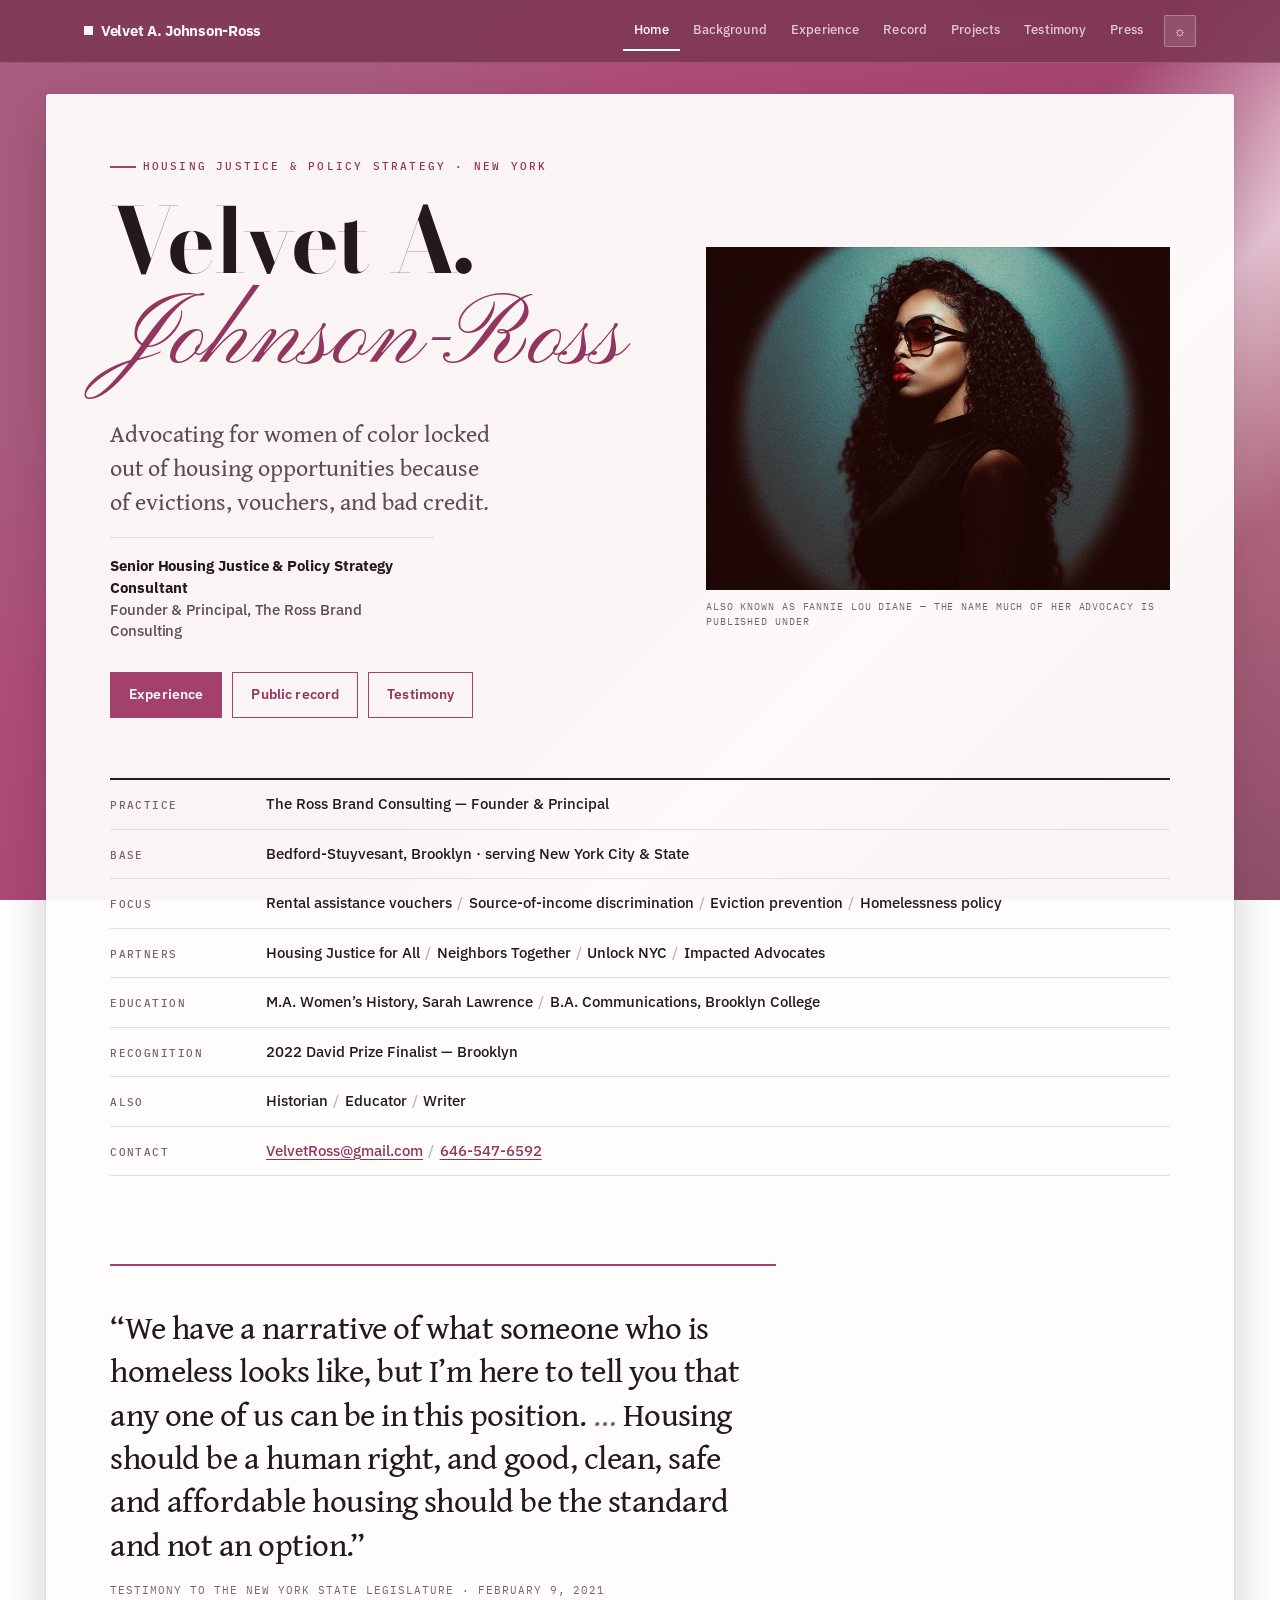
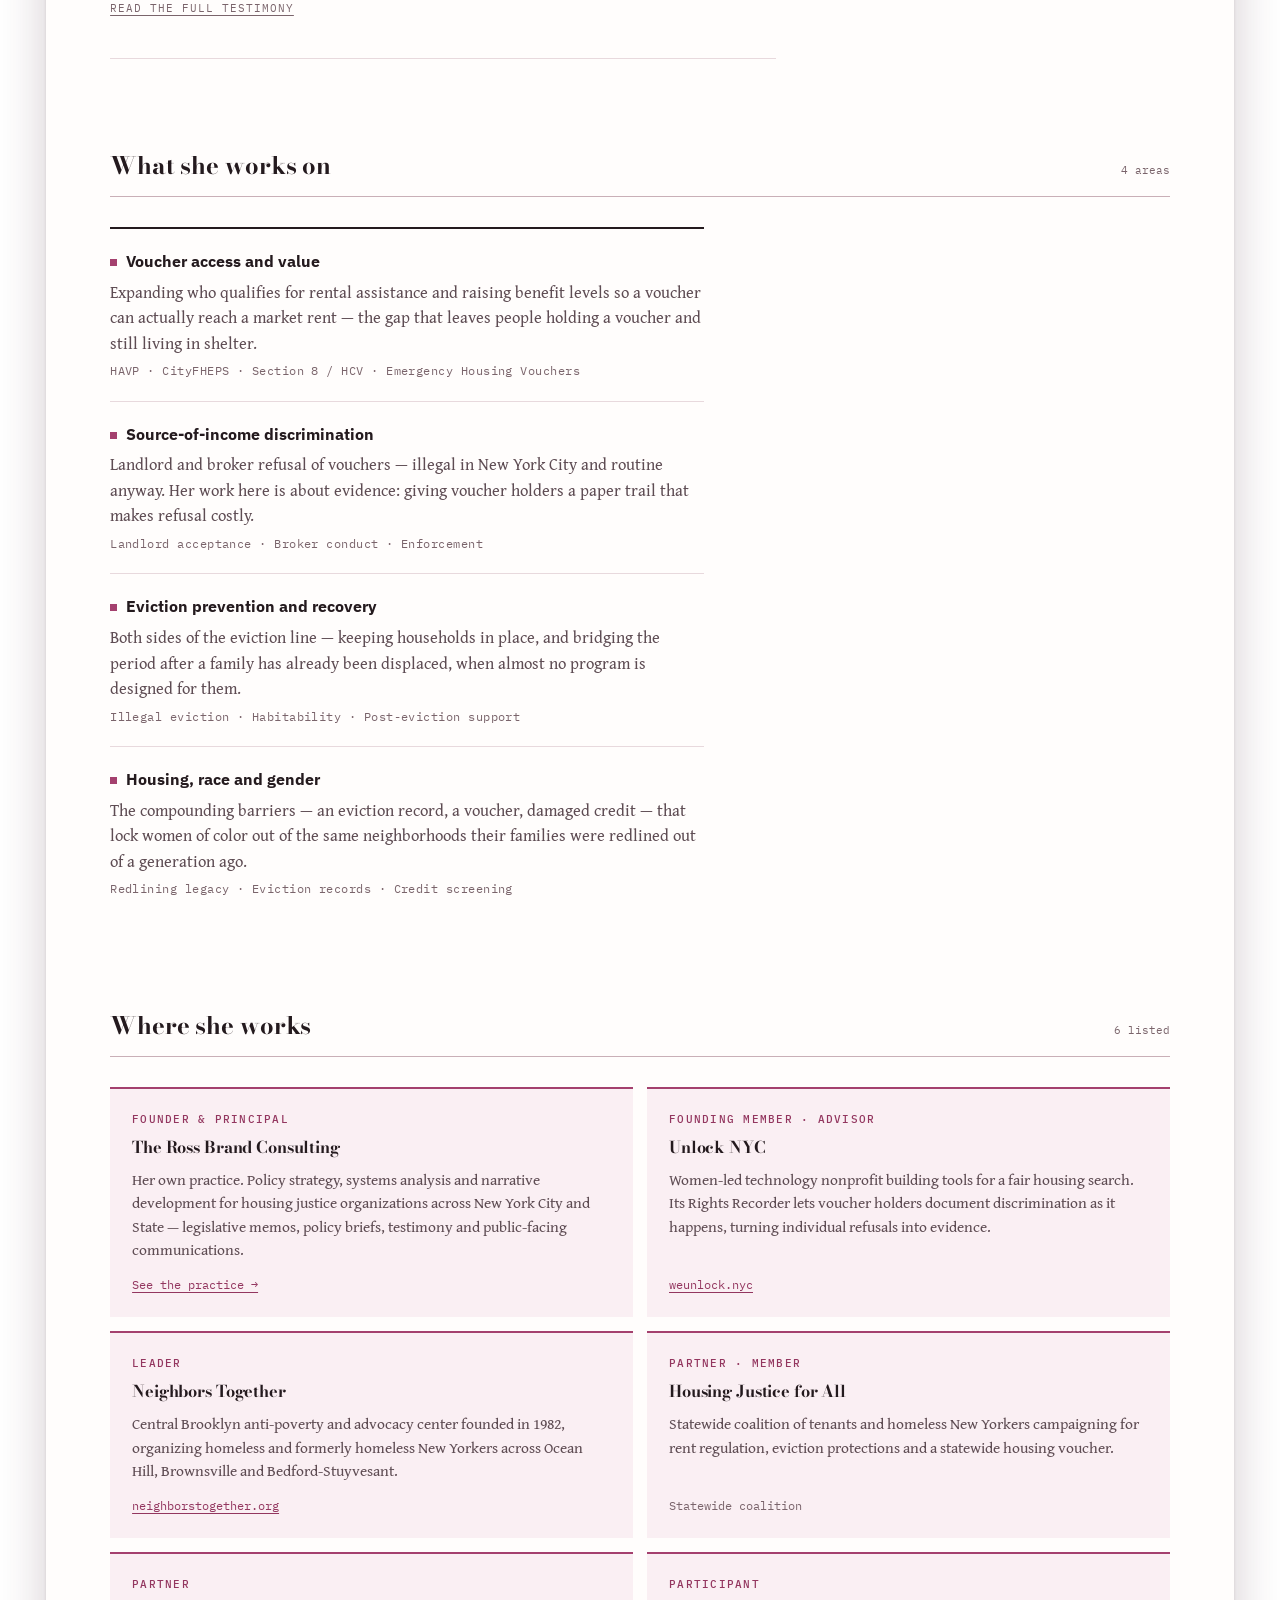
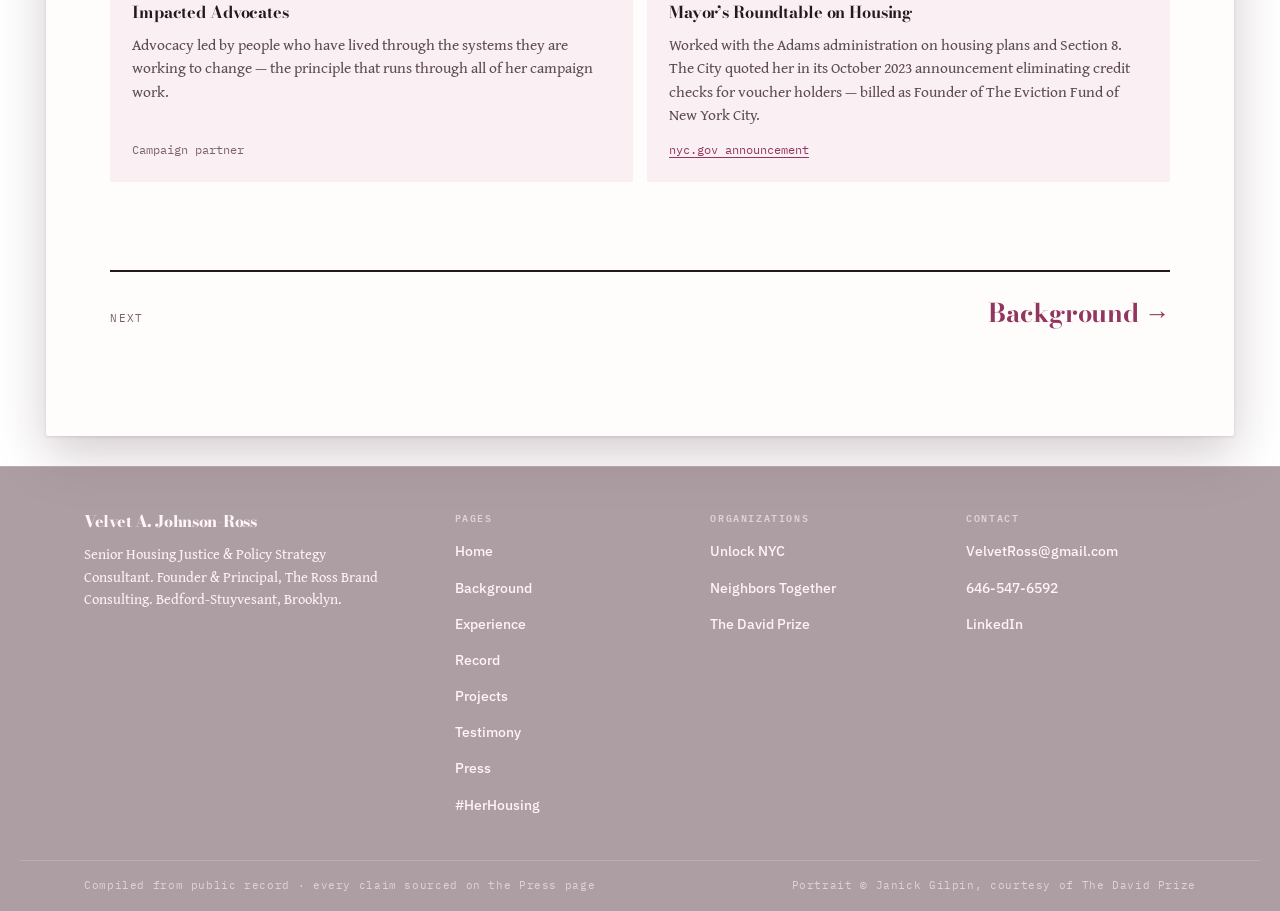
==== commit 01c95448: "Add supplied photography, and move the editorial portrait to the hero The five supplied images carry" ====
--- a/index.html
+++ b/index.html
@@ -10,7 +10,7 @@
 <meta property="og:type" content="profile">
 <meta property="og:title" content="Velvet A. Johnson-Ross — Housing Justice &amp; Policy Strategy">
 <meta property="og:description" content="Senior Housing Justice &amp; Policy Strategy Consultant. Founder &amp; Principal, The Ross Brand Consulting.">
-<meta property="og:image" content="https://velvet-johnson-ross.vercel.app/assets/velvet-headshot.jpg">
+<meta property="og:image" content="https://velvet-johnson-ross.vercel.app/assets/velvet-editorial.jpg">
 <meta name="twitter:card" content="summary_large_image">
 
 <link rel="icon" href="data:image/svg+xml,<svg xmlns='http://www.w3.org/2000/svg' viewBox='0 0 100 100'><rect width='100' height='100' fill='%23A4406E'/><text y='.9em' x='50%25' text-anchor='middle' font-size='68' font-family='Georgia,serif' font-weight='bold' fill='%23FFFBFA'>V</text></svg>">
@@ -70,8 +70,8 @@
       </div>
       <div>
         <figure class="portrait" style="margin:0">
-          <img src="assets/velvet-headshot.jpg" width="504" height="756"
-               alt="Portrait of Velvet A. Johnson-Ross, smiling, in a black top.">
+          <img src="assets/velvet-editorial.jpg" width="832" height="614"
+               alt="Editorial portrait of Velvet A. Johnson-Ross in profile, wearing sunglasses, lit against a teal backdrop.">
         </figure>
         <p class="portrait-credit">Also known as Fannie Lou Diane &mdash; the name much of her advocacy is published under</p>
       </div>
--- a/assets/styles.css
+++ b/assets/styles.css
@@ -1199,3 +1199,66 @@
   section,.entry,.figure,.role-block,.press-row{break-inside:avoid}
   h1,h2,h3{break-after:avoid}
 }
+
+/* ---- feature quote: full-bleed on the brand rose, for a borrowed voice ---- */
+.quote-feature{
+  background:var(--brick);
+  color:var(--brick-on);
+  padding:clamp(28px,5vw,52px);
+  margin-block:clamp(26px,4vw,38px);
+  max-width:74ch;
+}
+.quote-feature blockquote{
+  margin:0;
+  font-family:var(--f-display);
+  font-weight:700;
+  font-size:clamp(1.5rem,4.4vw,2.5rem);
+  line-height:1.14;
+  letter-spacing:-.018em;
+  text-wrap:balance;
+}
+.quote-feature cite{
+  display:block;margin-top:1.1em;
+  font-family:var(--f-mono);
+  font-size:11px;letter-spacing:.14em;text-transform:uppercase;
+  font-style:normal;
+  color:color-mix(in srgb, var(--brick-on) 82%, transparent);
+}
+
+
+/* ==========================================================================
+   PLATES
+   Supplied artwork carries its own palettes (navy, terracotta, sepia, black).
+   Rather than tint them into the rose system, each gets the same frame and a
+   mono caption, so they read as a deliberate plate section in a monograph.
+   ========================================================================== */
+.plate{
+  margin:clamp(24px,4vw,38px) 0;
+  max-width:var(--measure);
+}
+.plate img{
+  width:100%;
+  display:block;
+  border:1px solid var(--rule-strong);
+}
+.plate figcaption{
+  margin-top:10px;
+  font-family:var(--f-mono);
+  font-size:11px;letter-spacing:.09em;
+  color:var(--ink-faint);
+  line-height:1.6;
+}
+.plate.wide{max-width:none}
+
+/* a plate that sits beside prose on wide screens */
+.plate-pair{
+  display:grid;gap:clamp(18px,3vw,30px);
+  grid-template-columns:minmax(0,1fr);
+  align-items:start;
+  margin:clamp(24px,4vw,38px) 0;
+}
+@media (min-width:860px){
+  .plate-pair{grid-template-columns:minmax(0,1fr) minmax(0,.82fr)}
+}
+.plate-pair .plate{margin:0}
+.plate-pair > .prose{max-width:none}
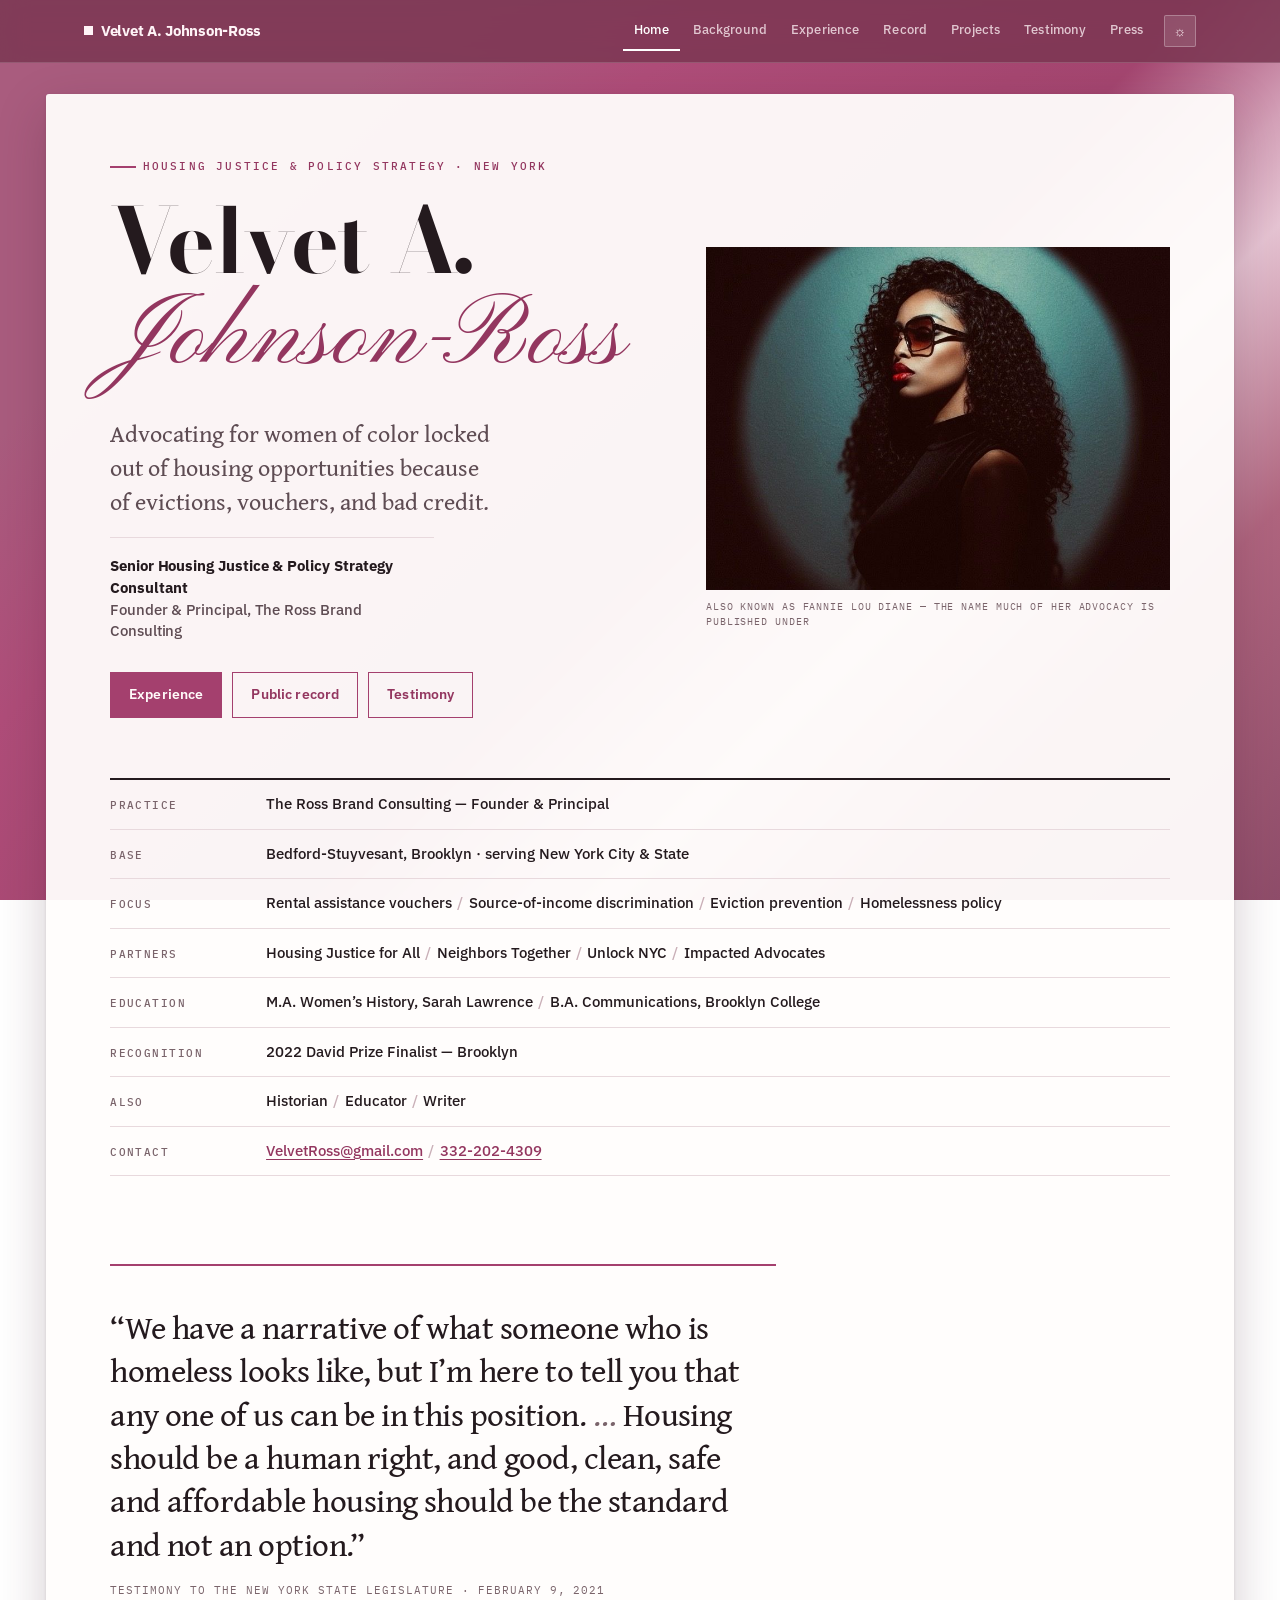
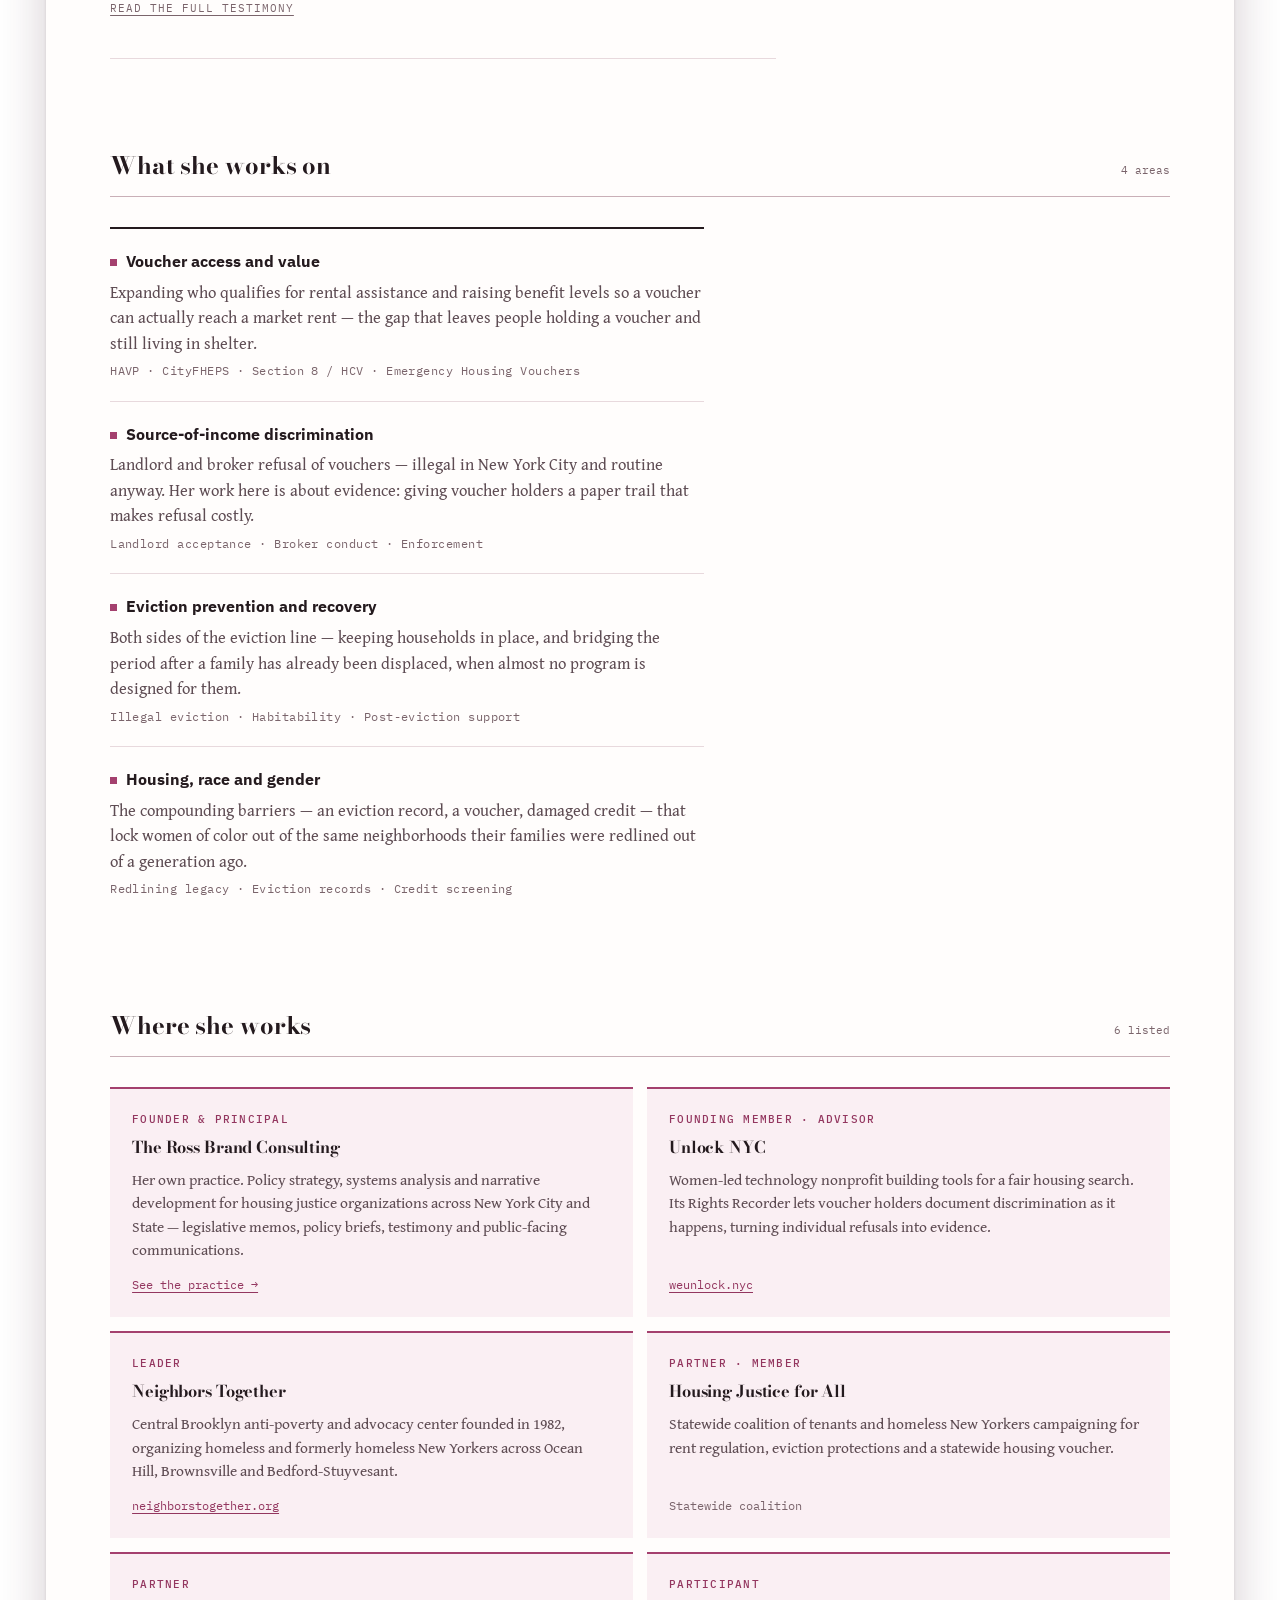
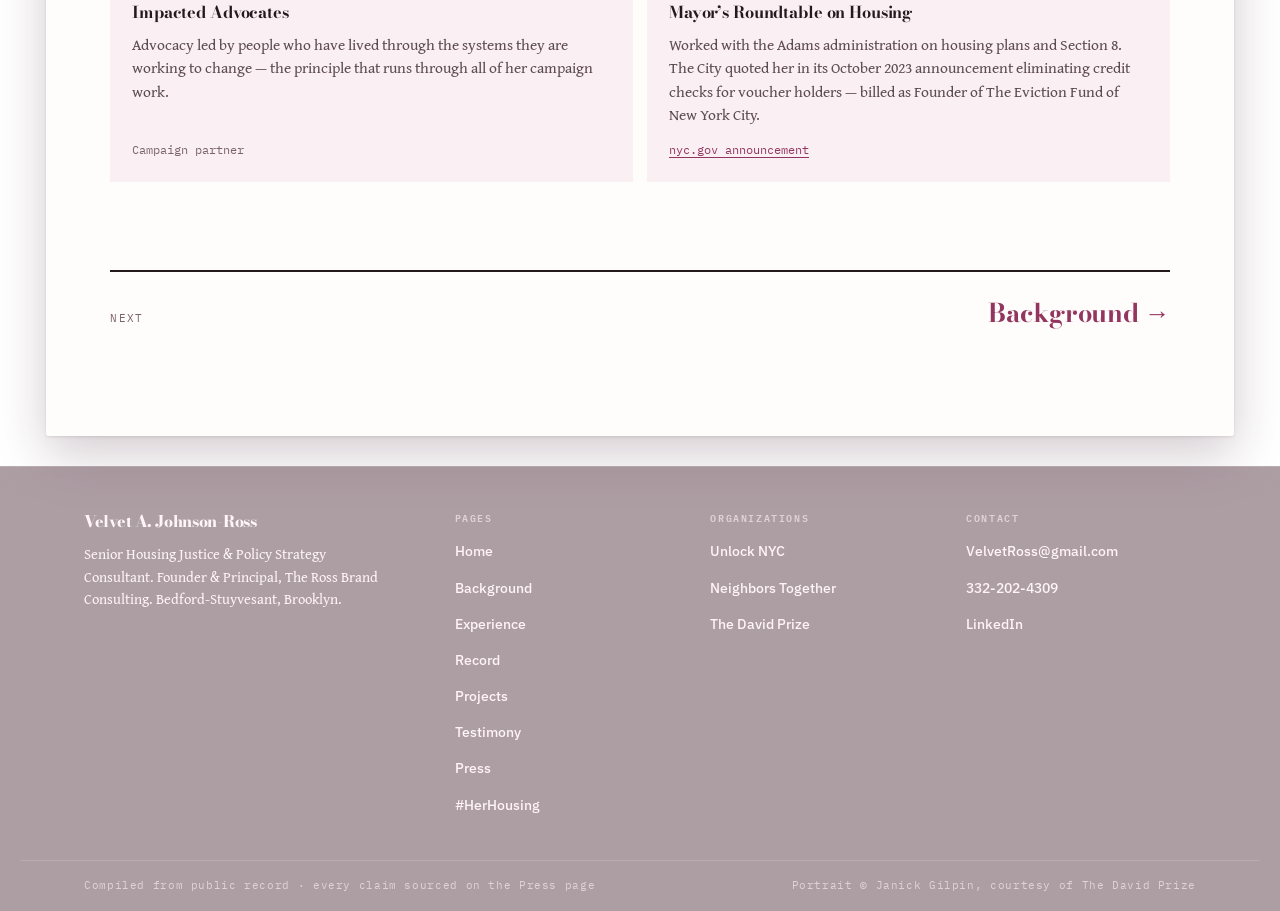
==== commit 27fd16de: "Move to velvetjohnsonross.com, add canonicals, update phone The custom domain is now attached to the" ====
--- a/index.html
+++ b/index.html
@@ -5,12 +5,15 @@
 <meta name="viewport" content="width=device-width,initial-scale=1">
 <title>Velvet A. Johnson-Ross — Housing Justice &amp; Policy Strategy</title>
 <meta name="description" content="Velvet A. Johnson-Ross is a Senior Housing Justice &amp; Policy Strategy Consultant in Brooklyn and Founder of The Ross Brand Consulting, working on rental assistance vouchers, source-of-income discrimination and eviction prevention across New York City and State.">
+<link rel="canonical" href="https://velvetjohnsonross.com">
 <meta name="author" content="Velvet A. Johnson-Ross">
 
 <meta property="og:type" content="profile">
+<meta property="og:site_name" content="Velvet A. Johnson-Ross">
+<meta property="og:url" content="https://velvetjohnsonross.com">
 <meta property="og:title" content="Velvet A. Johnson-Ross — Housing Justice &amp; Policy Strategy">
 <meta property="og:description" content="Senior Housing Justice &amp; Policy Strategy Consultant. Founder &amp; Principal, The Ross Brand Consulting.">
-<meta property="og:image" content="https://velvet-johnson-ross.vercel.app/assets/velvet-editorial.jpg">
+<meta property="og:image" content="https://velvetjohnsonross.com/assets/velvet-editorial.jpg">
 <meta name="twitter:card" content="summary_large_image">
 
 <link rel="icon" href="data:image/svg+xml,<svg xmlns='http://www.w3.org/2000/svg' viewBox='0 0 100 100'><rect width='100' height='100' fill='%23A4406E'/><text y='.9em' x='50%25' text-anchor='middle' font-size='68' font-family='Georgia,serif' font-weight='bold' fill='%23FFFBFA'>V</text></svg>">
@@ -89,7 +92,7 @@
           <div><dt>Education</dt><dd>M.A. Women&rsquo;s History, Sarah Lawrence<span class="sep">/</span>B.A. Communications, Brooklyn College</dd></div>
           <div><dt>Recognition</dt><dd>2022 David Prize Finalist &mdash; Brooklyn</dd></div>
           <div><dt>Also</dt><dd>Historian<span class="sep">/</span>Educator<span class="sep">/</span>Writer</dd></div>
-          <div><dt>Contact</dt><dd><a href="mailto:VelvetRoss@gmail.com">VelvetRoss@gmail.com</a><span class="sep">/</span><a href="tel:+16465476592">646-547-6592</a></dd></div>
+          <div><dt>Contact</dt><dd><a href="mailto:VelvetRoss@gmail.com">VelvetRoss@gmail.com</a><span class="sep">/</span><a href="tel:+13322024309">332-202-4309</a></dd></div>
         </dl>
       </section>
 
@@ -214,7 +217,7 @@
       <h4>Contact</h4>
       <ul>
         <li><a href="mailto:VelvetRoss@gmail.com">VelvetRoss@gmail.com</a></li>
-        <li><a href="tel:+16465476592">646-547-6592</a></li>
+        <li><a href="tel:+13322024309">332-202-4309</a></li>
         <li><a href="https://www.linkedin.com/in/velvet-ross">LinkedIn</a></li>
       </ul>
     </div>
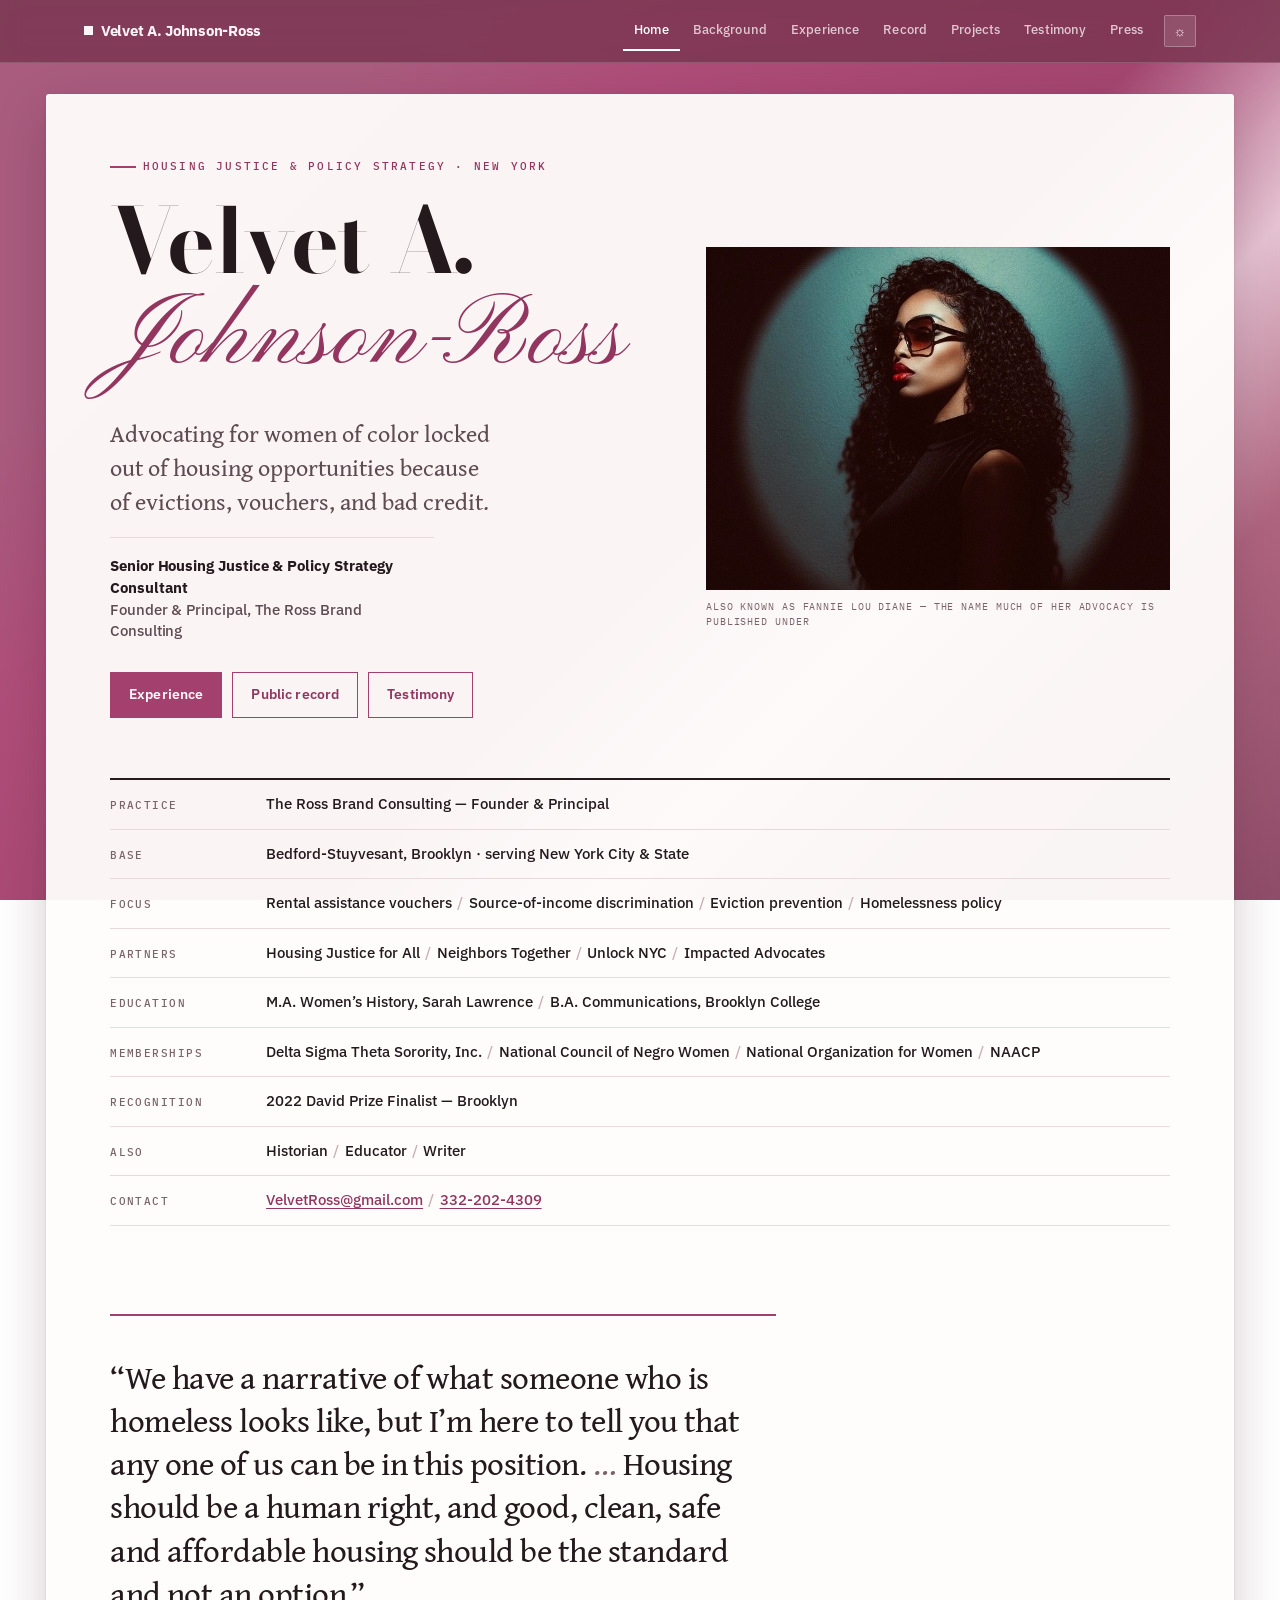
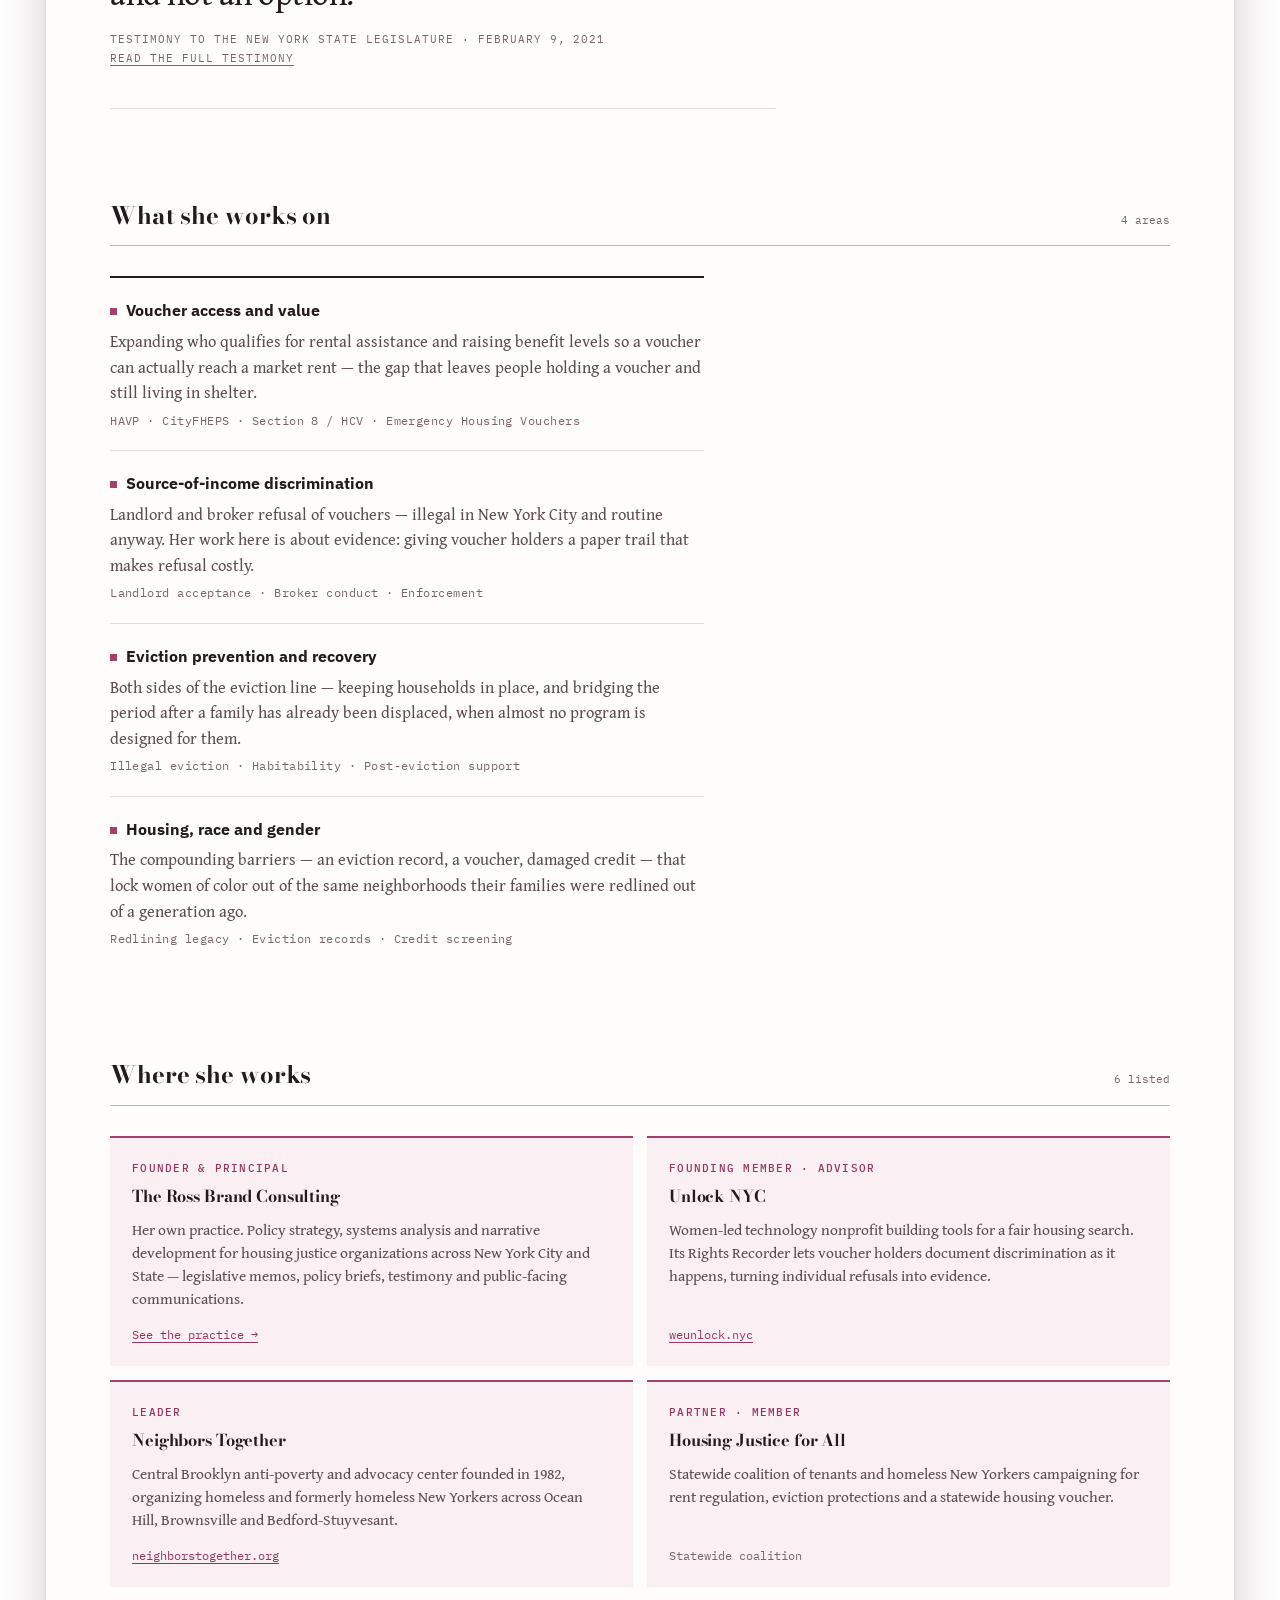
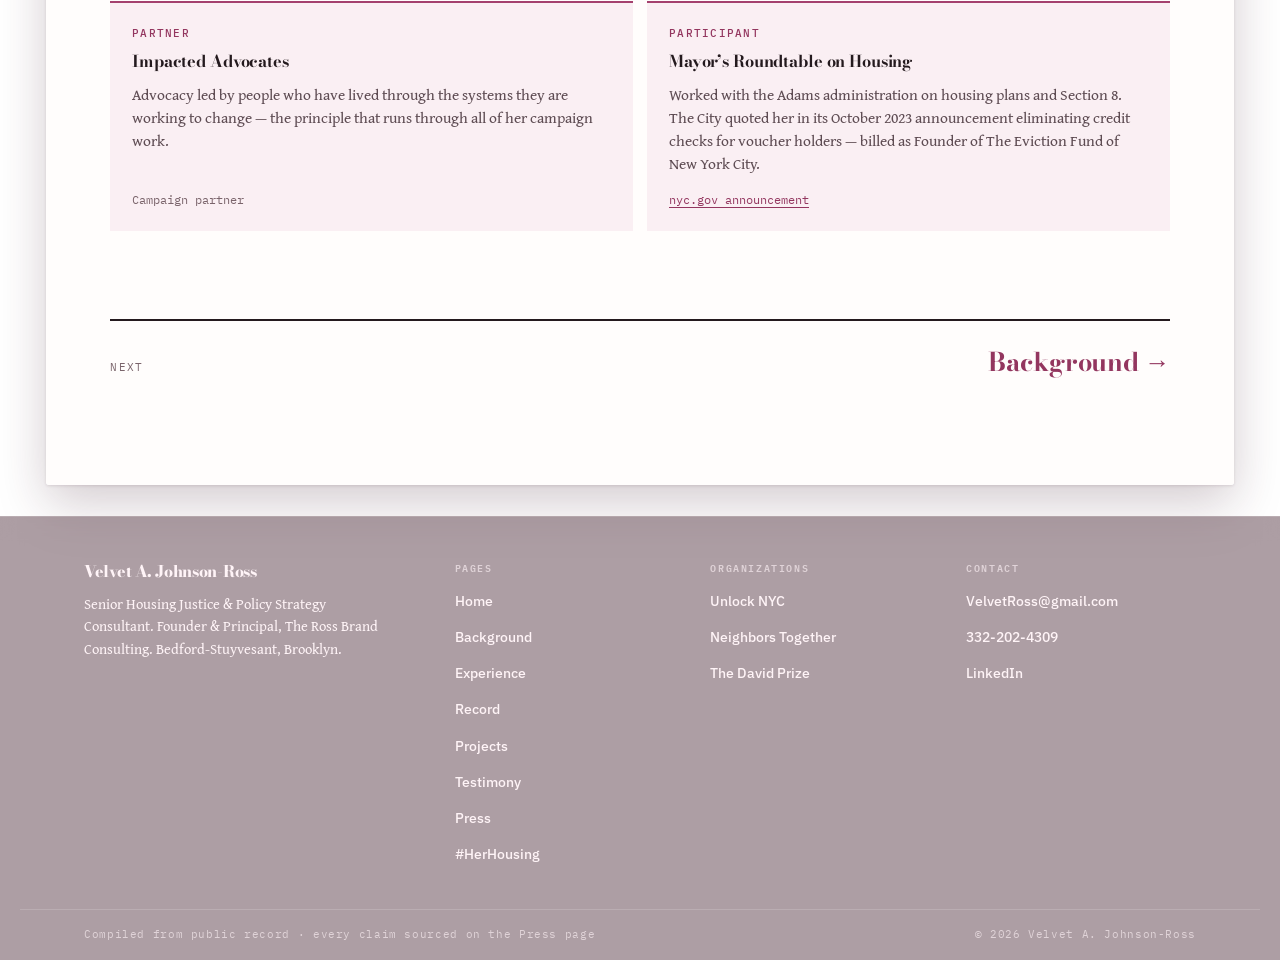
==== commit 4eaa0935: "Surface her memberships on the home page; clear the stale photo credit Delta Sigma Theta, the Nation" ====
--- a/index.html
+++ b/index.html
@@ -90,6 +90,7 @@
           <div><dt>Focus</dt><dd>Rental assistance vouchers<span class="sep">/</span>Source-of-income discrimination<span class="sep">/</span>Eviction prevention<span class="sep">/</span>Homelessness policy</dd></div>
           <div><dt>Partners</dt><dd>Housing Justice for All<span class="sep">/</span>Neighbors Together<span class="sep">/</span>Unlock NYC<span class="sep">/</span>Impacted Advocates</dd></div>
           <div><dt>Education</dt><dd>M.A. Women&rsquo;s History, Sarah Lawrence<span class="sep">/</span>B.A. Communications, Brooklyn College</dd></div>
+          <div><dt>Memberships</dt><dd>Delta Sigma Theta Sorority, Inc.<span class="sep">/</span>National Council of Negro Women<span class="sep">/</span>National Organization for Women<span class="sep">/</span>NAACP</dd></div>
           <div><dt>Recognition</dt><dd>2022 David Prize Finalist &mdash; Brooklyn</dd></div>
           <div><dt>Also</dt><dd>Historian<span class="sep">/</span>Educator<span class="sep">/</span>Writer</dd></div>
           <div><dt>Contact</dt><dd><a href="mailto:VelvetRoss@gmail.com">VelvetRoss@gmail.com</a><span class="sep">/</span><a href="tel:+13322024309">332-202-4309</a></dd></div>
@@ -224,7 +225,7 @@
   </div>
   <div class="legal">
     <span>Compiled from public record &middot; every claim sourced on the Press page</span>
-    <span>Portrait &copy; Janick Gilpin, courtesy of The David Prize</span>
+    <span>&copy; 2026 Velvet A. Johnson-Ross</span>
   </div>
 </footer>
 <script>
--- a/assets/styles.css
+++ b/assets/styles.css
@@ -1262,3 +1262,10 @@
 }
 .plate-pair .plate{margin:0}
 .plate-pair > .prose{max-width:none}
+
+
+/* a tall portrait used as a page lead: constrain it, don't let it band across */
+.plate.lead{max-width:min(440px,100%)}
+@media (min-width:900px){
+  .plate.lead{max-width:400px}
+}
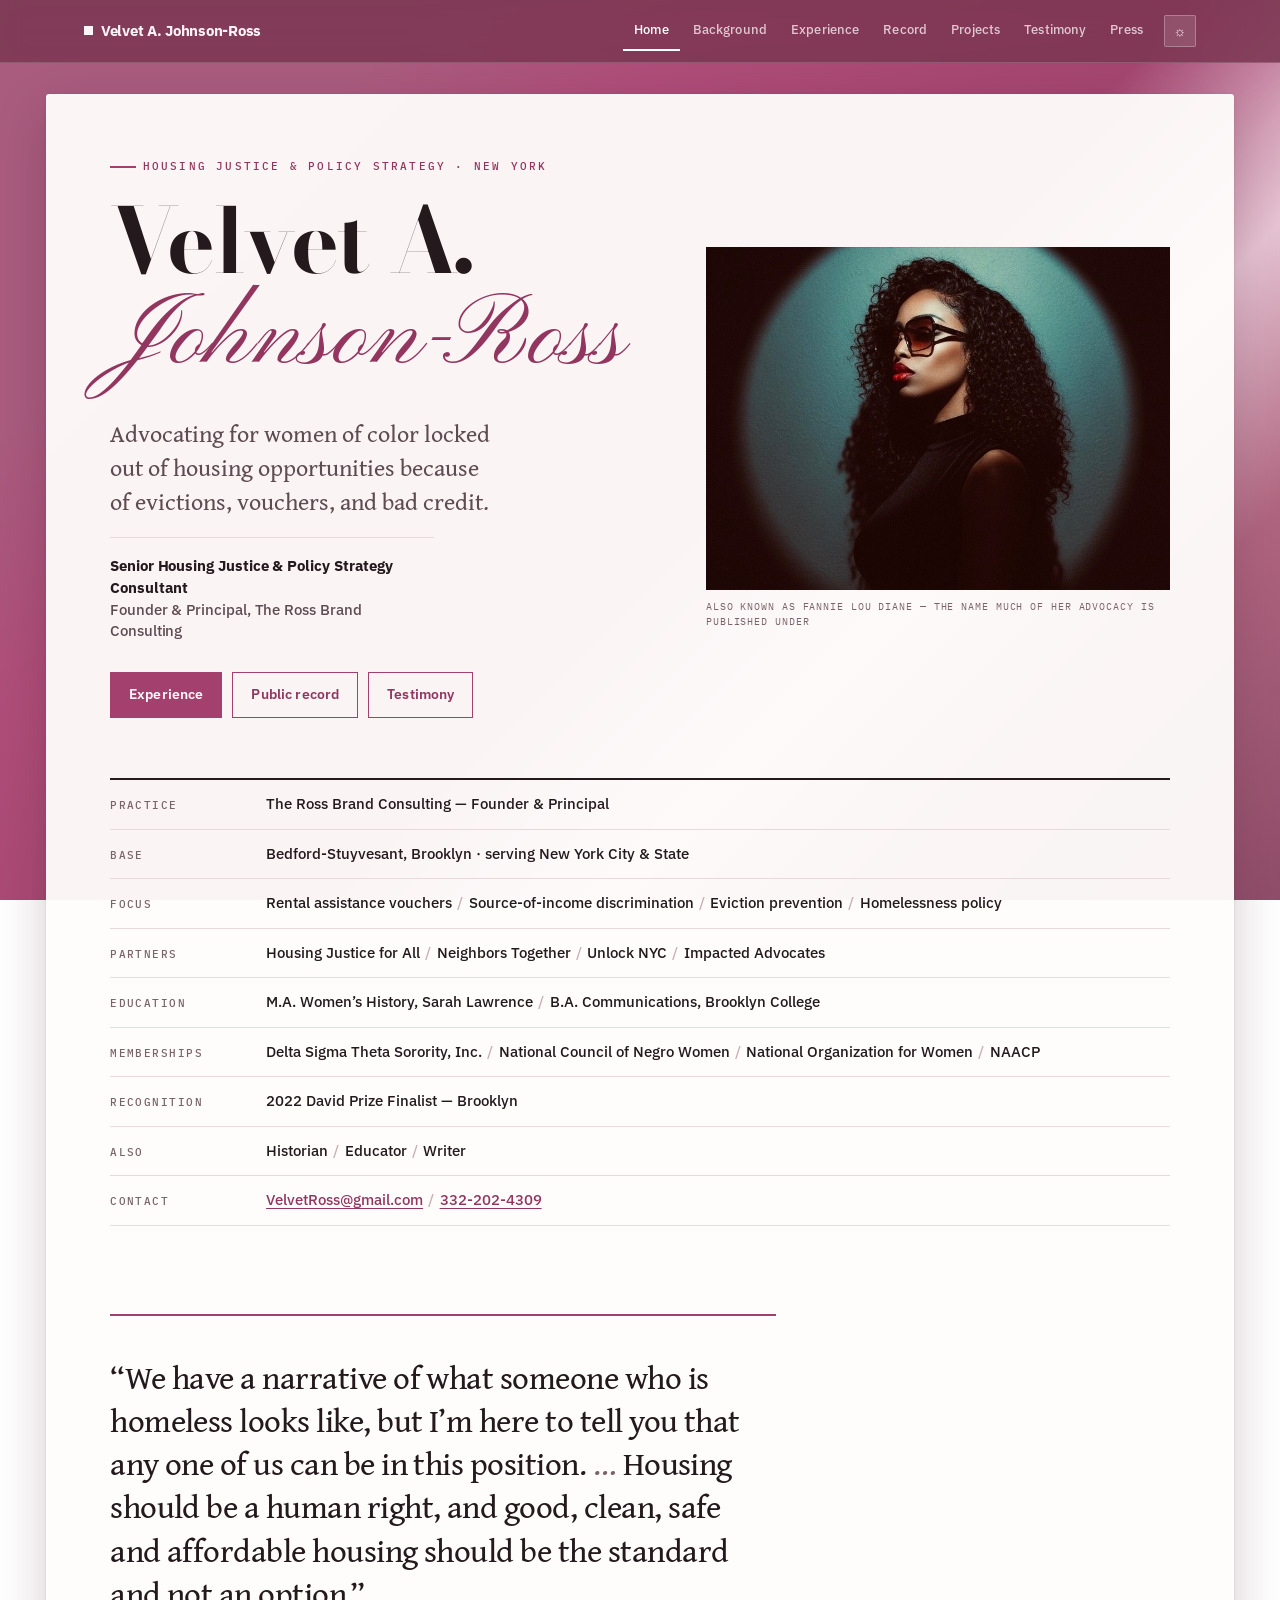
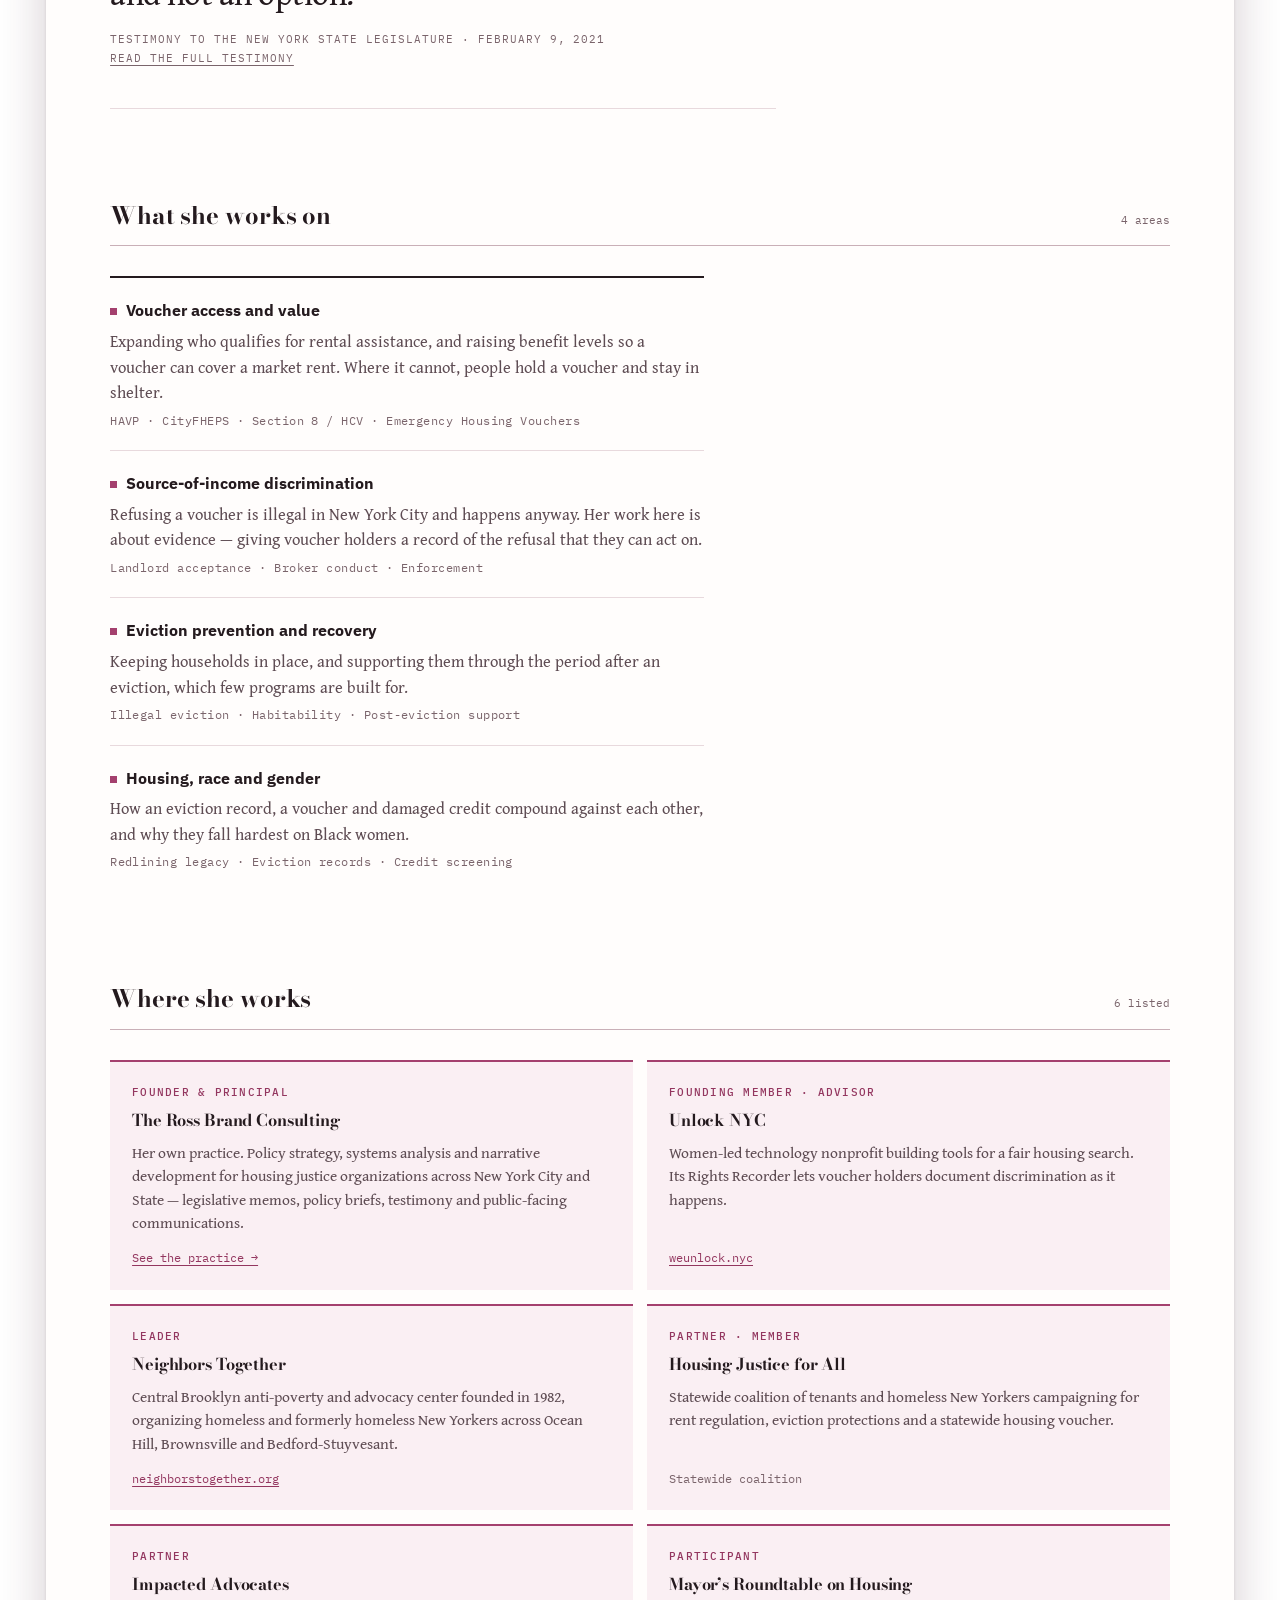
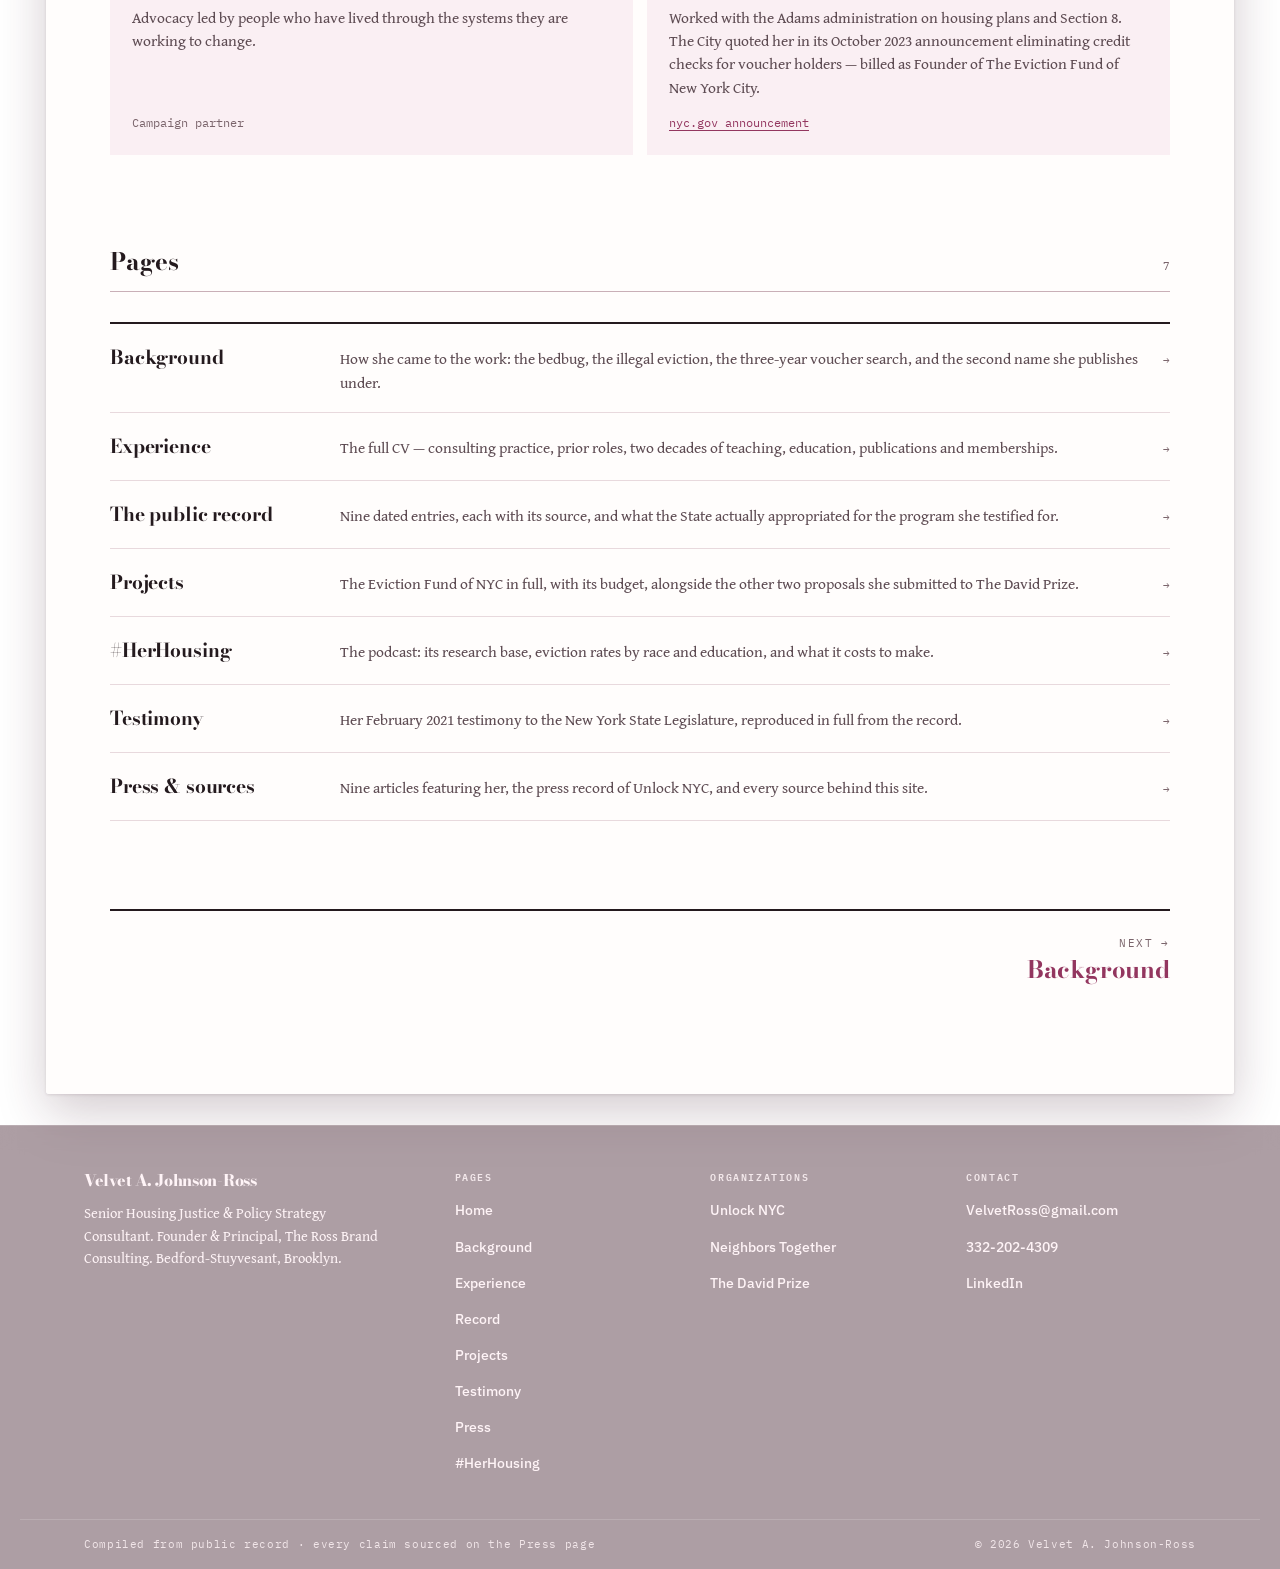
==== commit d859ee06: "Cut the editorial slop, and fix a Next chain that skipped two pages Copy - Removed the summarising c" ====
--- a/index.html
+++ b/index.html
@@ -108,34 +108,34 @@
       </section>
 
       <!-- ============================= WHAT SHE WORKS ON ============================= -->
-      <section>
+      <section id="what-she-works-on">
         <div class="s-head"><h2>What she works on</h2><span class="count">4 areas</span></div>
         <div class="focus">
           <div>
             <h3>Voucher access and value</h3>
-            <p>Expanding who qualifies for rental assistance and raising benefit levels so a voucher can actually reach a market rent &mdash; the gap that leaves people holding a voucher and still living in shelter.</p>
+            <p>Expanding who qualifies for rental assistance, and raising benefit levels so a voucher can cover a market rent. Where it cannot, people hold a voucher and stay in shelter.</p>
             <span class="terms">HAVP &middot; CityFHEPS &middot; Section 8 / HCV &middot; Emergency Housing Vouchers</span>
           </div>
           <div>
             <h3>Source-of-income discrimination</h3>
-            <p>Landlord and broker refusal of vouchers &mdash; illegal in New York City and routine anyway. Her work here is about evidence: giving voucher holders a paper trail that makes refusal costly.</p>
+            <p>Refusing a voucher is illegal in New York City and happens anyway. Her work here is about evidence &mdash; giving voucher holders a record of the refusal that they can act on.</p>
             <span class="terms">Landlord acceptance &middot; Broker conduct &middot; Enforcement</span>
           </div>
           <div>
             <h3>Eviction prevention and recovery</h3>
-            <p>Both sides of the eviction line &mdash; keeping households in place, and bridging the period after a family has already been displaced, when almost no program is designed for them.</p>
+            <p>Keeping households in place, and supporting them through the period after an eviction, which few programs are built for.</p>
             <span class="terms">Illegal eviction &middot; Habitability &middot; Post-eviction support</span>
           </div>
           <div>
             <h3>Housing, race and gender</h3>
-            <p>The compounding barriers &mdash; an eviction record, a voucher, damaged credit &mdash; that lock women of color out of the same neighborhoods their families were redlined out of a generation ago.</p>
+            <p>How an eviction record, a voucher and damaged credit compound against each other, and why they fall hardest on Black women.</p>
             <span class="terms">Redlining legacy &middot; Eviction records &middot; Credit screening</span>
           </div>
         </div>
       </section>
 
       <!-- ============================= AFFILIATIONS ============================= -->
-      <section>
+      <section id="where-she-works">
         <div class="s-head"><h2>Where she works</h2><span class="count">6 listed</span></div>
         <div class="orgs">
           <div class="org-item">
@@ -147,7 +147,7 @@
           <div class="org-item">
             <span class="role">Founding member &middot; Advisor</span>
             <h3>Unlock NYC</h3>
-            <p>Women-led technology nonprofit building tools for a fair housing search. Its Rights Recorder lets voucher holders document discrimination as it happens, turning individual refusals into evidence.</p>
+            <p>Women-led technology nonprofit building tools for a fair housing search. Its Rights Recorder lets voucher holders document discrimination as it happens.</p>
             <span class="link"><a href="https://weunlock.nyc/">weunlock.nyc</a></span>
           </div>
           <div class="org-item">
@@ -165,7 +165,7 @@
           <div class="org-item">
             <span class="role">Partner</span>
             <h3>Impacted Advocates</h3>
-            <p>Advocacy led by people who have lived through the systems they are working to change &mdash; the principle that runs through all of her campaign work.</p>
+            <p>Advocacy led by people who have lived through the systems they are working to change.</p>
             <span class="link">Campaign partner</span>
           </div>
           <div class="org-item">
@@ -177,11 +177,52 @@
         </div>
       </section>
 
+      <!-- ============================= PAGES ============================= -->
+      <section aria-label="Pages on this site">
+        <div class="s-head"><h2>Pages</h2><span class="count">7</span></div>
+        <nav class="routes">
+          <a href="about.html">
+            <span class="t">Background</span>
+            <span class="d">How she came to the work: the bedbug, the illegal eviction, the three-year voucher search, and the second name she publishes under.</span>
+            <span class="go">&rarr;</span>
+          </a>
+          <a href="experience.html">
+            <span class="t">Experience</span>
+            <span class="d">The full CV &mdash; consulting practice, prior roles, two decades of teaching, education, publications and memberships.</span>
+            <span class="go">&rarr;</span>
+          </a>
+          <a href="work.html">
+            <span class="t">The public record</span>
+            <span class="d">Nine dated entries, each with its source, and what the State actually appropriated for the program she testified for.</span>
+            <span class="go">&rarr;</span>
+          </a>
+          <a href="initiatives.html">
+            <span class="t">Projects</span>
+            <span class="d">The Eviction Fund of NYC in full, with its budget, alongside the other two proposals she submitted to The David Prize.</span>
+            <span class="go">&rarr;</span>
+          </a>
+          <a href="herhousing.html">
+            <span class="t">#HerHousing</span>
+            <span class="d">The podcast: its research base, eviction rates by race and education, and what it costs to make.</span>
+            <span class="go">&rarr;</span>
+          </a>
+          <a href="testimony.html">
+            <span class="t">Testimony</span>
+            <span class="d">Her February 2021 testimony to the New York State Legislature, reproduced in full from the record.</span>
+            <span class="go">&rarr;</span>
+          </a>
+          <a href="press.html">
+            <span class="t">Press &amp; sources</span>
+            <span class="d">Nine articles featuring her, the press record of Unlock NYC, and every source behind this site.</span>
+            <span class="go">&rarr;</span>
+          </a>
+        </nav>
+      </section>
+
       <!-- ============================= NEXT ============================= -->
-      <div class="next">
-        <span class="lbl">Next</span>
-        <a href="about.html">Background &rarr;</a>
-      </div>
+      <nav class="pager" aria-label="Page">
+        <a class="pg pg-next" href="about.html"><span class="lbl">Next &rarr;</span><span class="t">Background</span></a>
+      </nav>
 
     </div>
   </div>
--- a/assets/styles.css
+++ b/assets/styles.css
@@ -1269,3 +1269,179 @@
 @media (min-width:900px){
   .plate.lead{max-width:400px}
 }
+
+
+/* ==========================================================================
+   PLATE SIZING — corrected
+   .plate inherited --measure (66ch). That is the right width for a column of
+   prose, but it turns a square graphic into a 572px slab and made the Hamer
+   poster 91% of viewport height. Images are sized by their shape instead, and
+   never past their natural width.
+   ========================================================================== */
+.plate{max-width:min(420px,100%)}
+.plate img{max-width:100%;height:auto}
+.plate.wide{max-width:var(--measure)}       /* landscape may run the measure */
+.plate.lead{max-width:min(380px,100%)}
+@media (min-width:900px){.plate.lead{max-width:360px}}
+
+/* inside a pair the grid column sets the width */
+.plate-pair .plate{max-width:none;margin:0}
+.plate-pair .plate img{width:100%}
+
+/* a pair should not collapse the image to a sliver on mid widths */
+@media (min-width:860px){
+  .plate-pair{grid-template-columns:minmax(0,1fr) minmax(260px,.75fr)}
+}
+
+/* ==========================================================================
+   AUDIT FIXES
+   Measured on the live site across all 8 pages, both themes, with proper
+   alpha compositing over the gradient ground.
+   ========================================================================== */
+
+/* Footer headings and the legal line sat at 4.2:1 in light mode (needs 4.5).
+   The footer is a translucent panel over the rose gradient, which is lighter
+   in the light theme, so the 62% white text lost contrast there. */
+.site-footer h4{color:rgba(255,244,247,.86)}
+.legal{color:rgba(255,244,247,.84)}
+
+/* The "next page" link was a 30px touch target. Padding lifts it clear of the
+   32px floor without changing how it reads. */
+.next a{
+  display:inline-block;
+  padding-block:8px;
+  min-height:44px;
+  box-sizing:border-box;
+}
+.next{align-items:center}
+
+/* ==========================================================================
+   NAVIGATION — added after the full-site audit.
+
+   Three problems this fixes:
+   1. Following "Next" from the home page never reached Experience or
+      Projects. The chain now walks every page in nav order and returns home.
+   2. There was no way back except the browser button, so the pager runs both
+      directions.
+   3. Pages of 6+ sections (Experience has 10) had no way to see what was on
+      them without scrolling the whole thing.
+   ========================================================================== */
+
+/* ---- pager: previous / next, on every page ---- */
+.pager{
+  border-top:2px solid var(--ink);
+  padding-top:16px;
+  display:grid;
+  grid-template-columns:1fr 1fr;
+  gap:18px;
+}
+.pager .pg{
+  display:flex;flex-direction:column;gap:4px;
+  text-decoration:none;
+  padding-block:8px;
+  min-height:44px;
+  box-sizing:border-box;
+}
+.pager .pg-next{text-align:right;align-items:flex-end}
+.pager .pg-prev{grid-column:1}
+.pager .pg-next{grid-column:2}
+.pager .lbl{
+  font-family:var(--f-mono);font-size:10.5px;letter-spacing:.14em;
+  text-transform:uppercase;color:var(--ink-faint);
+}
+.pager .t{
+  font-family:var(--f-display);font-optical-sizing:auto;
+  font-size:clamp(1.1rem,2.7vw,1.5rem);
+  font-weight:700;letter-spacing:-.008em;line-height:1.15;
+  color:var(--brick-ink);
+}
+.pager .pg:hover .t{text-decoration:underline;text-underline-offset:5px}
+@media (max-width:560px){
+  .pager{grid-template-columns:1fr;gap:4px}
+  .pager .pg{padding-block:10px}
+  .pager .pg-prev,.pager .pg-next{grid-column:1;text-align:left;align-items:flex-start}
+  .pager .pg-prev{order:2;border-top:1px solid var(--rule);padding-top:12px}
+  .pager .pg-next{order:1}
+}
+
+/* ---- on-page section index, for the pages long enough to need one ---- */
+.onpage{
+  display:flex;flex-wrap:wrap;align-items:baseline;
+  gap:6px 0;
+  margin-top:clamp(24px,3.5vw,34px);
+  padding-top:16px;
+  border-top:1px solid var(--rule);
+}
+.onpage .lbl{
+  font-family:var(--f-mono);font-size:10px;letter-spacing:.14em;
+  text-transform:uppercase;color:var(--ink-faint);
+  width:100%;margin-bottom:2px;
+}
+.onpage a{
+  font-family:var(--f-ui);font-size:13.5px;font-weight:500;
+  color:var(--ink-soft);text-decoration:none;
+  padding:7px 12px 7px 0;
+  margin-right:12px;
+  border-bottom:2px solid transparent;
+  position:relative;
+}
+.onpage a + a::before{
+  content:"";position:absolute;left:-12px;top:50%;
+  width:1px;height:12px;margin-top:-6px;background:var(--rule-strong);
+}
+.onpage a:hover{color:var(--brick-ink);border-bottom-color:var(--brick)}
+
+/* the sticky header is ~62px desktop / ~90px mobile; keep anchored headings clear of it */
+section[id]{scroll-margin-top:96px}
+@media (max-width:760px){section[id]{scroll-margin-top:112px}}
+
+/* ---- home-page route index: the home page previously linked nowhere
+        except the top nav, so Projects and #HerHousing were invisible ---- */
+.routes{display:grid;gap:0;border-top:2px solid var(--ink)}
+.routes a{
+  display:grid;
+  grid-template-columns:minmax(0,13rem) minmax(0,1fr) auto;
+  gap:4px 22px;
+  align-items:baseline;
+  padding-block:18px;
+  border-bottom:1px solid var(--rule);
+  text-decoration:none;
+}
+.routes .t{
+  font-family:var(--f-display);font-optical-sizing:auto;
+  font-size:1.2rem;font-weight:700;letter-spacing:-.008em;
+  color:var(--ink);
+}
+.routes .d{font-size:15.5px;line-height:1.5;color:var(--ink-soft)}
+.routes .go{
+  font-family:var(--f-mono);font-size:11px;color:var(--ink-faint);
+  justify-self:end;
+}
+.routes a:hover .t{color:var(--brick-ink);text-decoration:underline;text-underline-offset:4px}
+.routes a:hover .go{color:var(--brick-ink)}
+@media (max-width:720px){
+  .routes a{grid-template-columns:minmax(0,1fr) auto;gap:5px 14px}
+  .routes .d{grid-column:1/-1}
+}
+
+/* ---- project cards on the Record page now link out instead of
+        repeating the Projects page copy verbatim ---- */
+a.init{display:block;text-decoration:none;color:inherit}
+a.init:hover h3{color:var(--brick-ink);text-decoration:underline;text-underline-offset:4px}
+.init .go{
+  display:inline-block;margin-top:.55em;
+  font-family:var(--f-mono);font-size:11px;letter-spacing:.06em;
+  color:var(--ink-faint);
+}
+a.init:hover .go{color:var(--brick-ink)}
+
+/* ---- the pager and section index carry the same display face as headings ---- */
+.pager .t,.routes .t{font-family:var(--f-display)}
+
+/* ---- dark / gradient-ground treatment ---- */
+:root[data-mode="dark"] .pager .t,
+:root[data-mode="dark"] .routes a:hover .t{color:var(--brick)}
+
+@media print{
+  .pager,.onpage,.routes .go{display:none!important}
+}
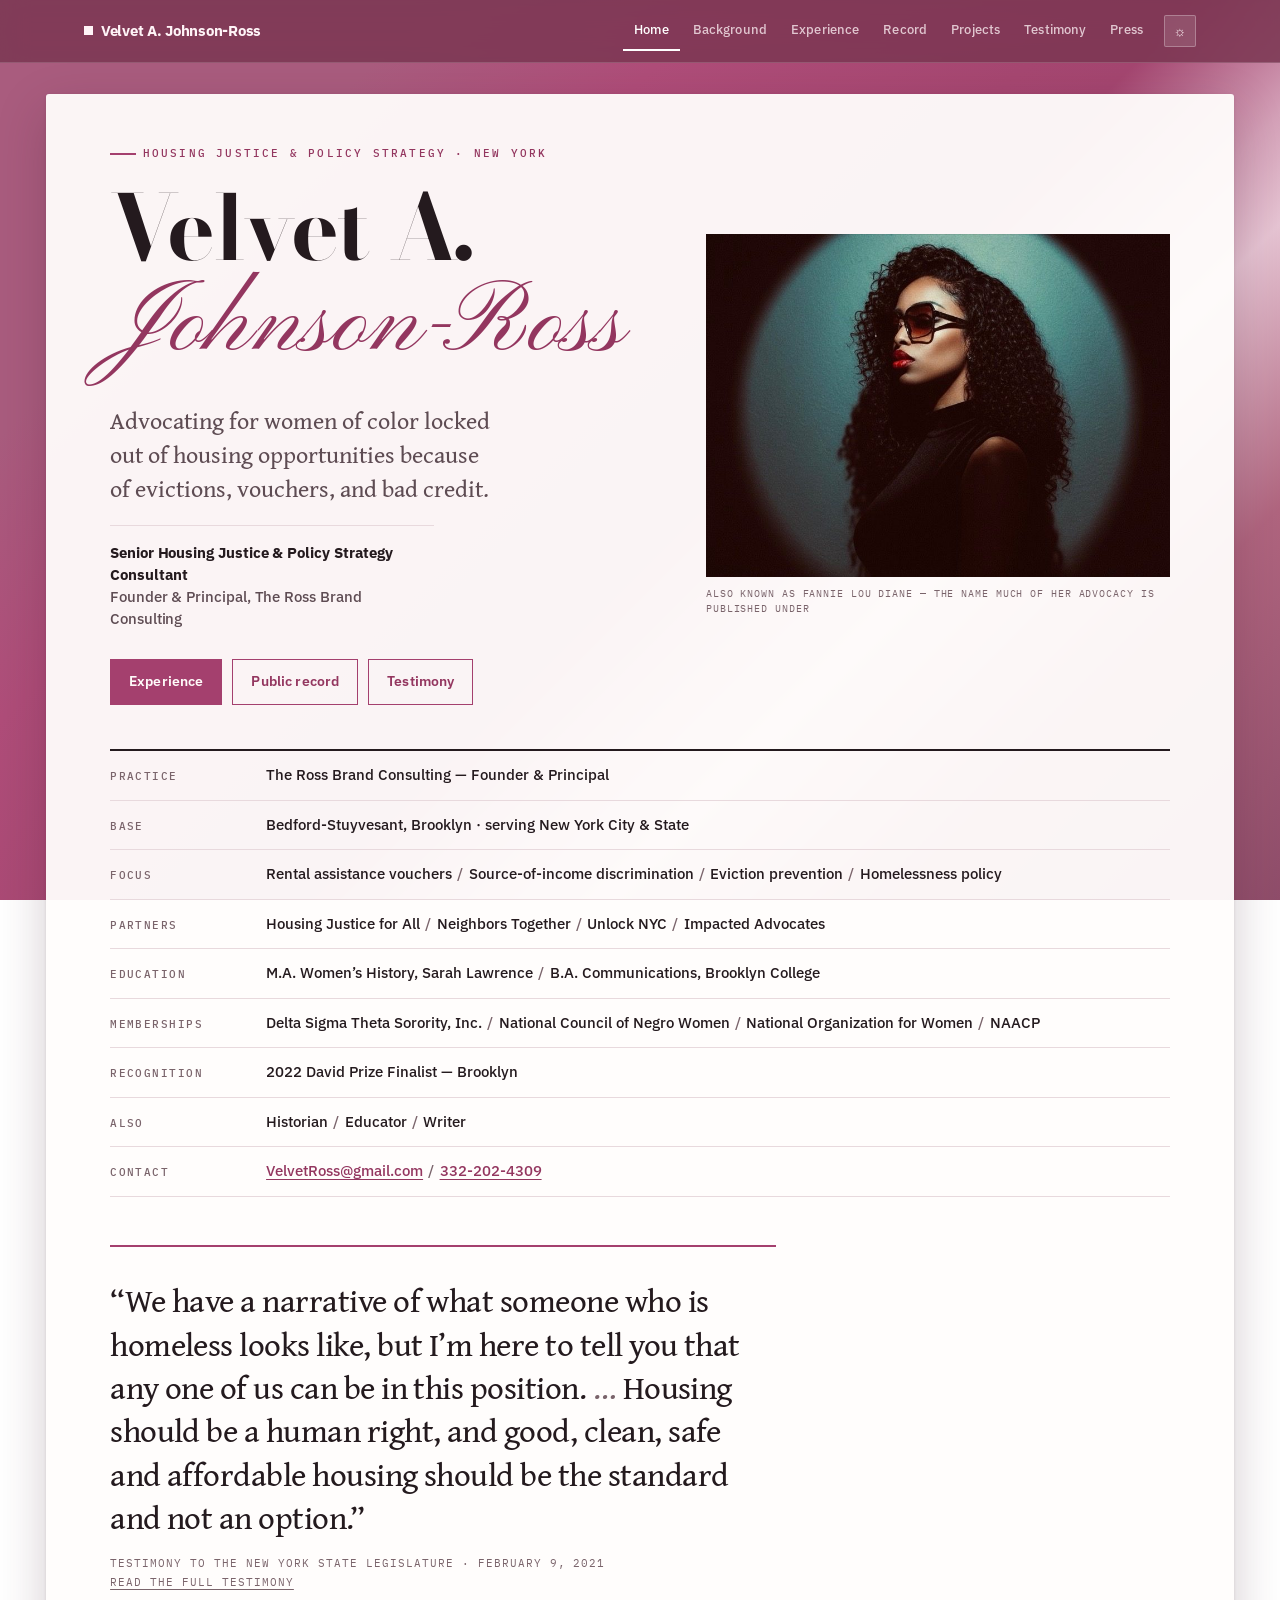
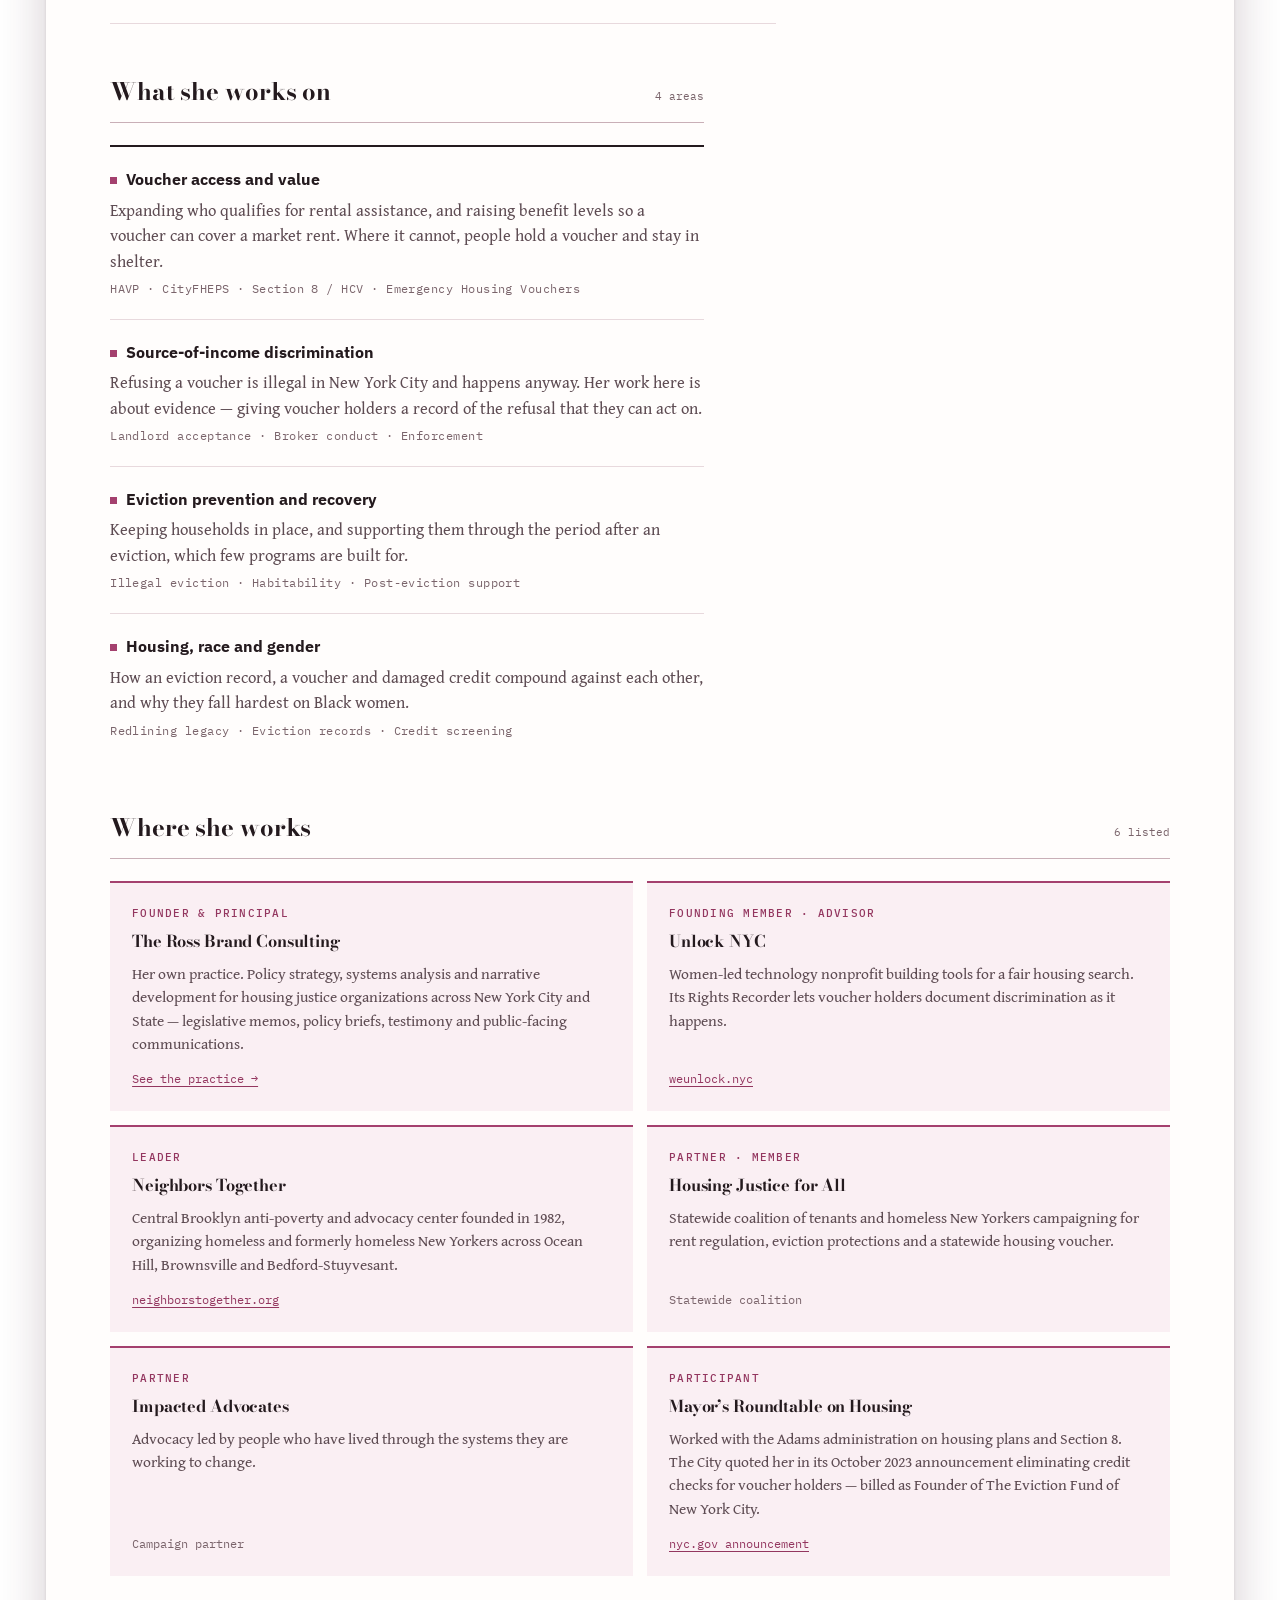
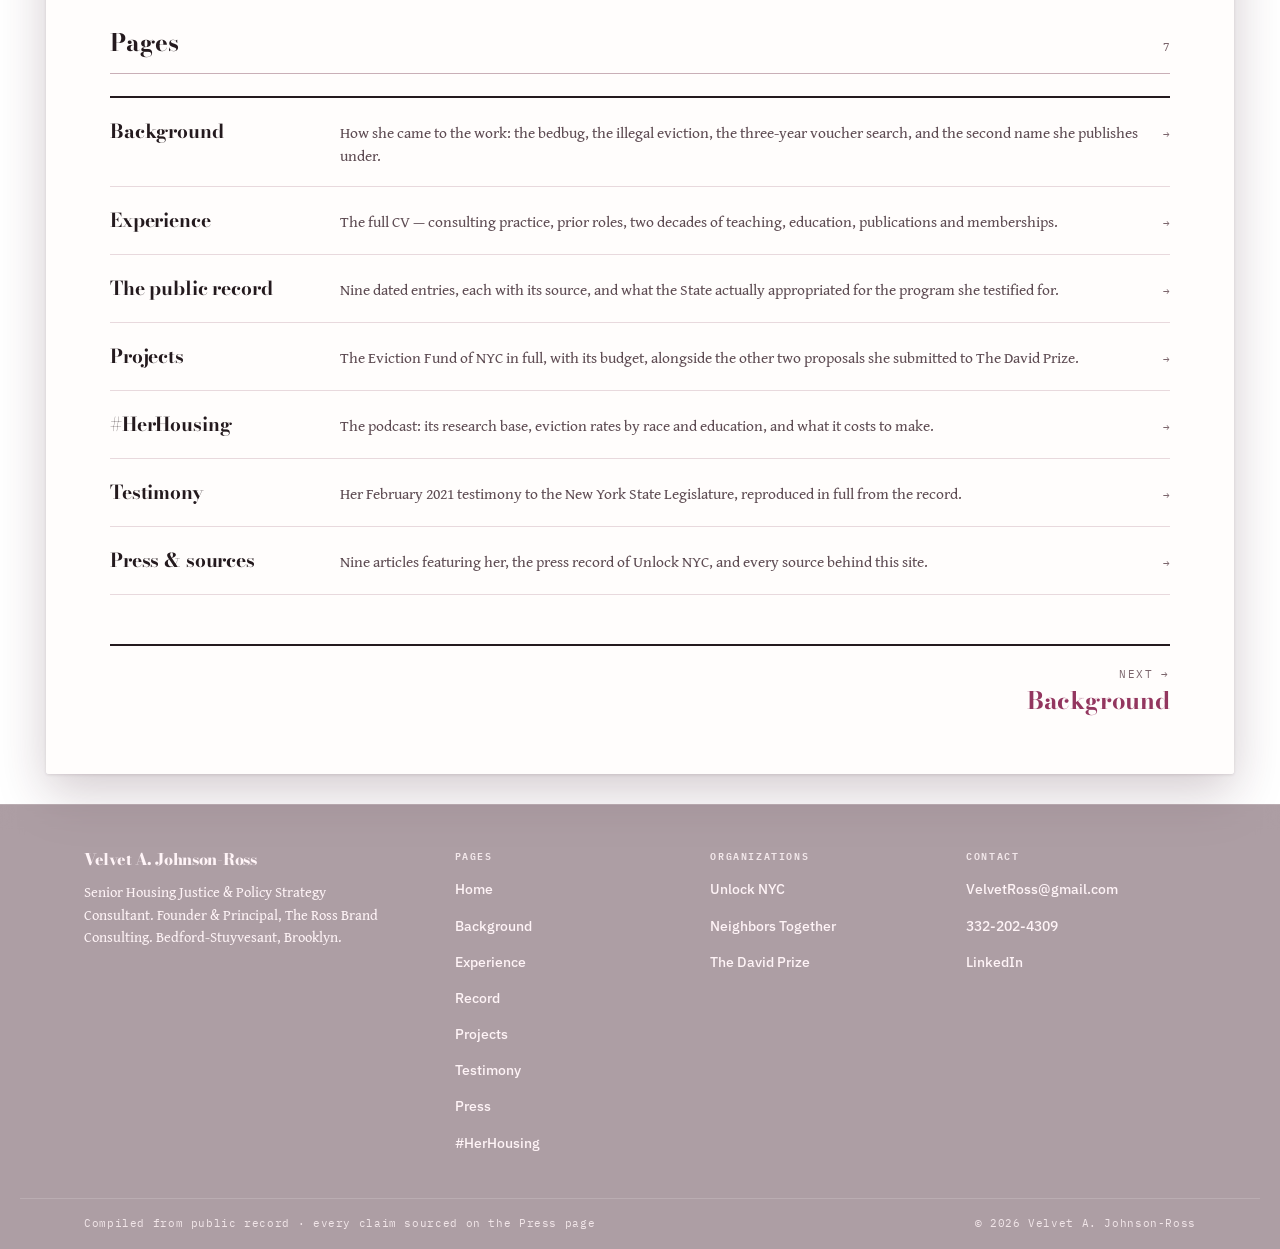
==== commit c3aafd40: "Point LinkedIn at the profile that exists Every page linked to linkedin.com/in/velvet-ross, which 40" ====
--- a/index.html
+++ b/index.html
@@ -260,7 +260,7 @@
       <ul>
         <li><a href="mailto:VelvetRoss@gmail.com">VelvetRoss@gmail.com</a></li>
         <li><a href="tel:+13322024309">332-202-4309</a></li>
-        <li><a href="https://www.linkedin.com/in/velvet-ross">LinkedIn</a></li>
+        <li><a href="https://www.linkedin.com/in/velvet-a-johnson-ross-42227b437">LinkedIn</a></li>
       </ul>
     </div>
   </div>
--- a/assets/styles.css
+++ b/assets/styles.css
@@ -1445,3 +1445,198 @@
 @media print{
   .pager,.onpage,.routes .go{display:none!important}
 }
+
+/* ==========================================================================
+   AUDIT FIXES — second pass
+   ========================================================================== */
+
+/* The "/" separators in the at-a-glance list were painted with --rule-strong,
+   a hairline token, giving 1.86:1 light / 1.76:1 dark. They are the only thing
+   dividing four run-together items ("Rental assistance vouchersSource-of-income
+   discrimination..."), so they are content, not decoration. --ink-faint reads
+   at 4.97:1 and still sits below the items it separates. */
+.glance .sep{color:var(--ink-faint)}
+
+/* Standalone card links — the org-card call to action and the quote citation —
+   were 14-15px tall on a phone, under the 32px floor. They are the home page's
+   main routes out, so they get a real target. Inline links inside a sentence
+   are left alone: padding there would break the line box. */
+@media (max-width:760px){
+  .org-item .link a,
+  .pull cite a,
+  .init .go{
+    display:inline-block;
+    padding-block:9px;
+    min-height:32px;
+    box-sizing:border-box;
+  }
+  .org-item .link{padding-top:2px}
+  .pull cite a{padding-block:8px}
+}
+
+/* ==========================================================================
+   GAPS — three holes in the page, all reported as "gaps in the text"
+   ========================================================================== */
+
+/* 1. A short paragraph beside a tall picture left a hole under the text.
+      .plate-pair was align-items:start, so a four-line paragraph (146px) sat
+      against a 389px collage and the column below it was simply empty — 243px
+      of nothing on Background, 156px more in the section under it.
+      Centring splits that space above and below the text, which reads as
+      deliberate rather than as a dropout. */
+.plate-pair{align-items:center}
+
+/* Below the breakpoint the pair is one column and centring is meaningless, but
+   an oversized picture still pushes the two blocks apart — cap it there. */
+@media (max-width:859px){
+  .plate-pair{align-items:stretch}
+  .plate-pair .plate{max-width:min(420px,100%)}
+}
+
+/* 2. The on-page index is now inside .page-head, so the .stack flex gap no
+      longer lands between the two. It used to add 72px of stack gap to the
+      index's own 34px margin: a 106px void under every page title. */
+.onpage{
+  margin-top:clamp(20px,2.6vw,28px);
+  padding-top:14px;
+  gap:7px;
+}
+
+/* 3. The separator bars hung off the front of wrapped rows — a stray vertical
+      stroke to the left of "The classroom and the archive". A wrapping list
+      cannot know which item starts a row, so the items carry their own edges
+      instead, matching the chips already used for competencies and
+      memberships. This also gives each one a real tap target. */
+.onpage a{
+  padding:6px 11px;
+  margin-right:0;
+  background:var(--sunk);
+  color:var(--ink-soft);
+  border-bottom:0;
+  font-size:12.5px;
+}
+.onpage a::before{content:none}
+.onpage a + a::before{content:none}
+.onpage a:hover{
+  background:var(--brick);
+  color:var(--brick-on);
+  border-bottom:0;
+}
+
+/* A section's own children must not add margin at the section's edges. The
+   .stack gap already separates sections, so a trailing .quote-inset or
+   .plate-pair margin-bottom made two boundaries on Background 38px airier
+   than every other one — enough to read as a hole rather than as rhythm. */
+.page.stack > section > :last-child{margin-bottom:0}
+.page.stack > section > :first-child{margin-top:0}
+
+/* Never upscale a picture past its own pixels. .portrait img is width:100%, so
+   a figure that filled its column stretched the 560px #HerHousing illustration
+   to 833px and softened it. fit-content caps the figure at the image's natural
+   width while still letting it shrink on a narrow screen. */
+.portrait{width:fit-content;max-width:100%}
+.portrait img{height:auto}
+
+/* ==========================================================================
+   VERTICAL RHYTHM — the gaps were roughly 40% too big, everywhere
+
+   Measured at 1024px across all eight pages: 17-26% of every page was blank
+   runs over 55px, median 73-83px, worst 127px. The cause was additive, not
+   one bad number:
+
+     .role-block / .entry / .press-row / .figures div carry 22-28px of their
+     own bottom padding, and then .stack added another 72px on top of it.
+     100px between the end of a list and the next heading, 23 times on
+     Experience alone.
+
+   Every section already opens with a ruled .s-head, so the break is marked
+   typographically and does not need to be marked again in whitespace.
+   ========================================================================== */
+
+.stack{gap:clamp(30px,3.8vw,50px)}                      /* was 48-88px (72 @1024) */
+.page{padding-block:clamp(26px,3.2vw,44px) clamp(32px,4vw,58px)}  /* was 61/82 @1024 */
+.s-head{margin-bottom:clamp(15px,2vw,22px)}             /* was 20-30px */
+
+/* In a flex column with `gap`, a child's own block margin is pure addition —
+   it double-spaces whatever the gap already set. */
+.page.stack > *{margin-block:0}
+
+/* These two sit inside prose and still need to separate from it, but 38px was
+   set to match the old section rhythm. */
+.quote-inset{margin-block:clamp(18px,2.4vw,28px)}
+.plate-pair{margin:clamp(18px,2.4vw,28px) 0}
+
+.onpage{margin-top:clamp(16px,2vw,24px)}
+
+/* The last of it sits inside the filled blocks, whose own padding was sized to
+   match the old rhythm and now reads heavy against the tighter gap. */
+.pull{padding-block:clamp(22px,3vw,32px)}       /* was 26-40px */
+.practice{padding:clamp(20px,3.2vw,30px)}       /* was 24-38px */
+.figure{padding:clamp(18px,3vw,26px)}           /* was 20-30px */
+.hero{padding-block:clamp(24px,4vw,52px) clamp(26px,4vw,44px)}  /* bottom was 32-60px */
+.pager{padding-top:12px}                        /* was 16px */
+
+/* ==========================================================================
+   The mobile nav never actually scrolled, and pushed every page sideways.
+
+   Below 760px .site-header .bar becomes a column flex container, and it also
+   carried flex-wrap:wrap from the desktop rule. In a *wrapping column*
+   container an item is sized by its own content, not stretched to the
+   container — so .site-nav computed to 611px wide inside a 375px bar, its
+   overflow-x:auto never engaged, and the document scrolled horizontally on
+   every page. nowrap lets align-items:stretch do its job; min-width:0 lets
+   the flex item shrink below its content so the strip scrolls instead.
+
+   This hid for a while because the nav's natural width is ~611px and the
+   emulated viewport in testing happened to be 611px, where it exactly fits.
+   ========================================================================== */
+@media (max-width:760px){
+  .site-header .bar{flex-wrap:nowrap}
+  .site-nav{min-width:0;max-width:100%}
+}
+
+/* The "view as table" fallback is the accessible route to the chart data, and
+   its 6-column table ran 394px wide at a 390px viewport — opening it pushed the
+   whole page sideways and shunted the last two columns off screen. It now sits
+   in the same scroll container the charts use, so the table keeps its
+   semantics rather than being re-laid out as a block. */
+.table-view .chart-scroll{margin-top:10px}
+
+/* a project card's title link was a 28px target on a phone */
+@media (max-width:760px){
+  .init-top h3 a{display:inline-block;padding-block:4px;min-height:32px;box-sizing:border-box}
+}
+
+/* ==========================================================================
+   Pictures no longer sit beside the text.
+
+   .plate-pair put a paragraph in one column and a picture in the other. The
+   paragraphs are three or four lines (146-340px); the pictures are 390-500px.
+   Nothing fills the difference, so the text column always had a hole in it —
+   below the text with align-items:start, and above *and* below once I centred
+   it, which is worse: it pushed the opening line away from its own heading.
+
+   No alignment fixes a column that is half as tall as the one beside it. The
+   picture now follows the text at readable width, the way the lead portrait
+   already does, and the prose runs as one clean column.
+   ========================================================================== */
+.plate-pair{display:block;margin:0 0 clamp(20px,2.6vw,28px)}
+.plate-pair > .prose{max-width:var(--measure)}
+.plate-pair .plate{
+  max-width:min(420px,100%);
+  margin:clamp(20px,2.6vw,28px) 0 0;
+}
+@media (min-width:860px){
+  .plate-pair{grid-template-columns:none}
+  .plate-pair .plate{max-width:min(420px,100%)}
+}
+
+/* A section heading drew a rule the full width of the container — 1096px at a
+   1440px window — over a text column of 572px. The rule was advertising room
+   the section never uses. Where everything under the heading is measure-width,
+   the rule matches it; sections with a genuinely wide block keep the full rule. */
+.page.stack > section:not(:has(.record,.press,.roles,.figures,.figure,.orgs,.tags,
+  .members,.glance,.chart-scroll,.press-compact,.routes,.contact,.doc-meta,
+  .practice,.bills,.hero)) > .s-head{
+  max-width:var(--measure);
+}
